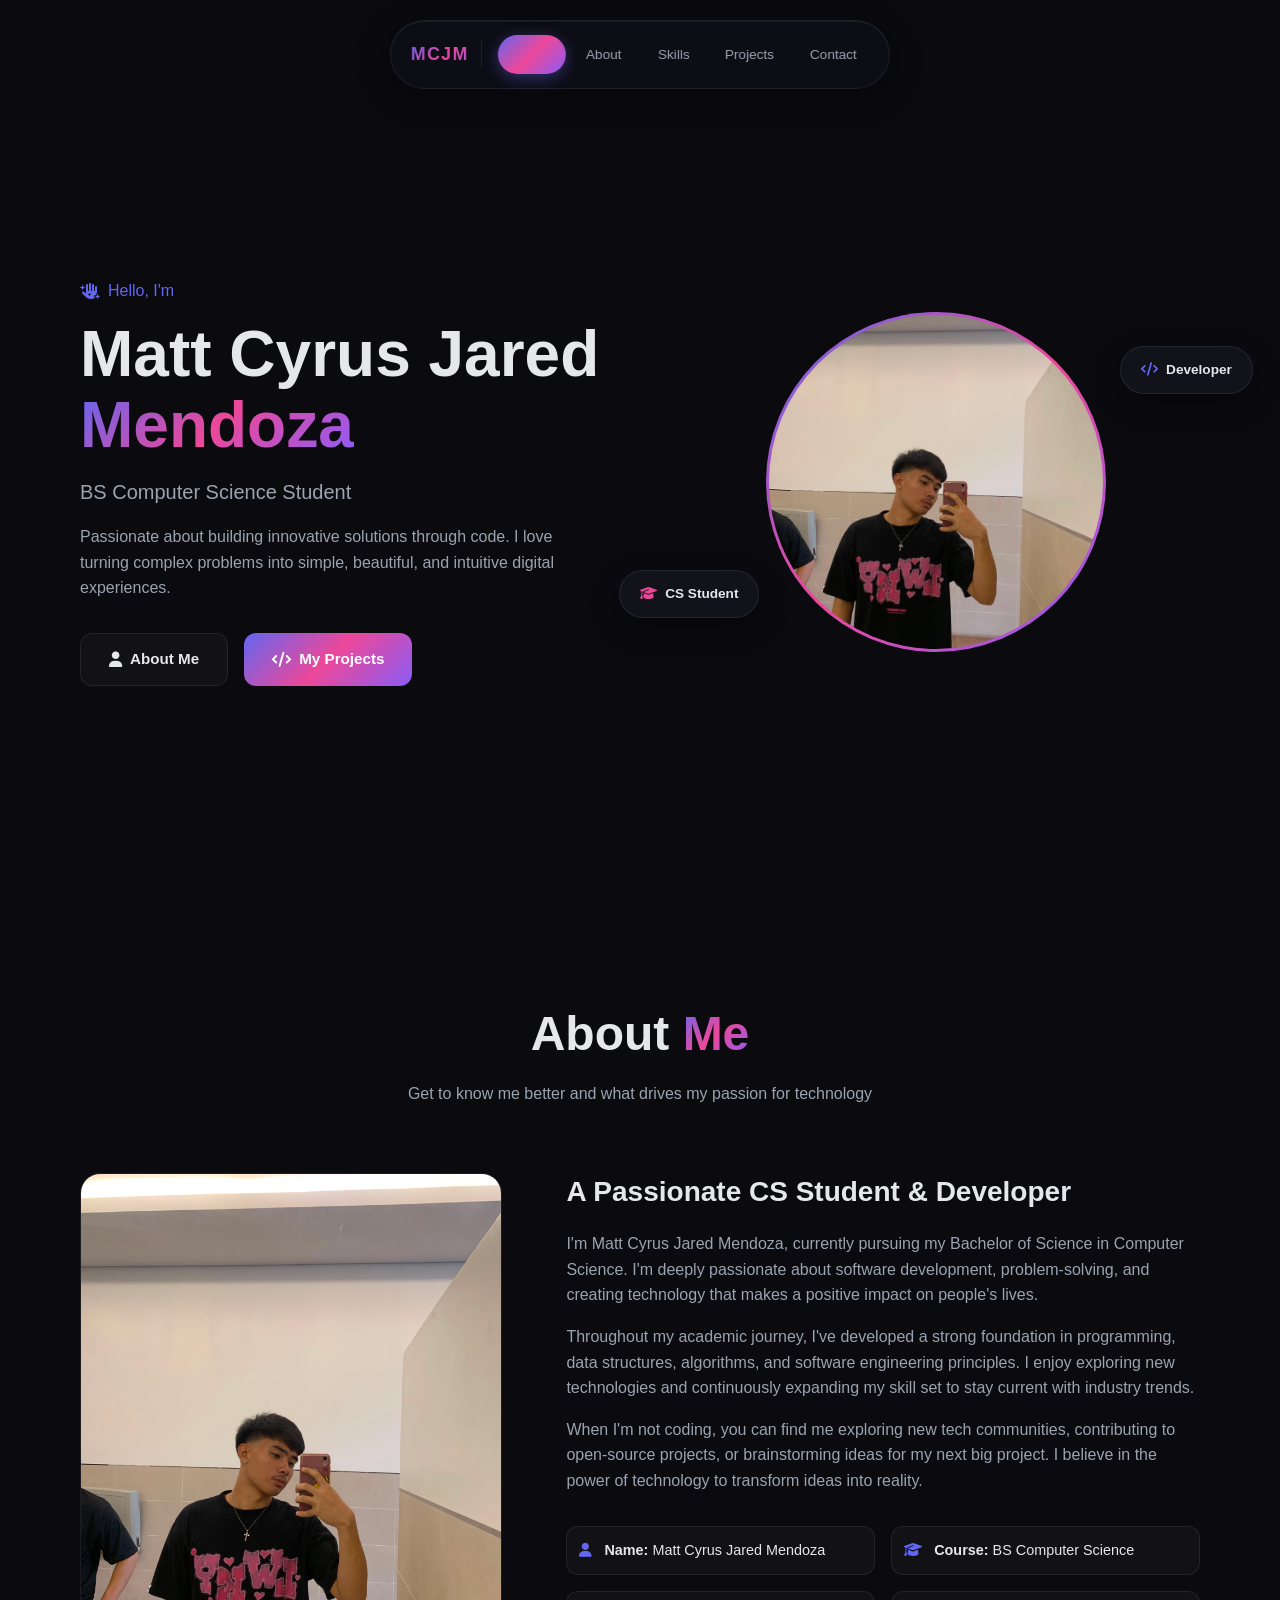
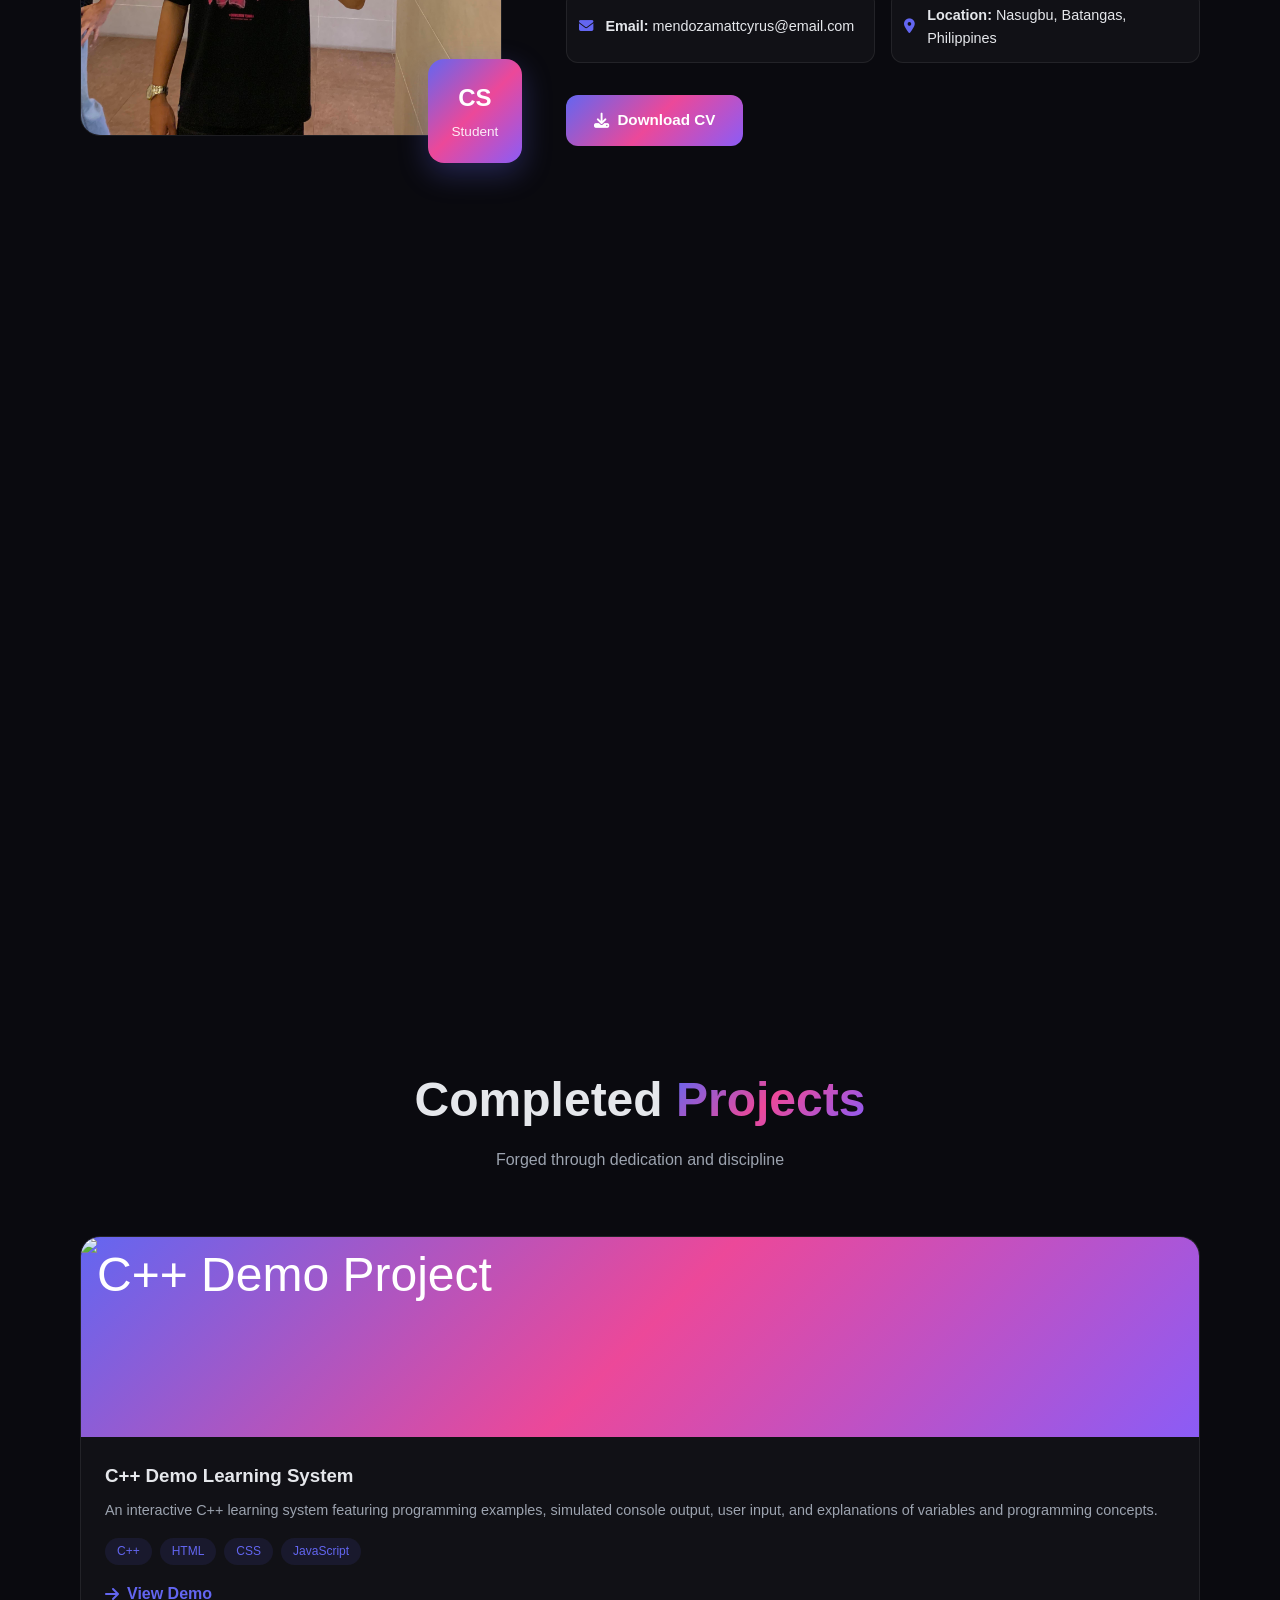
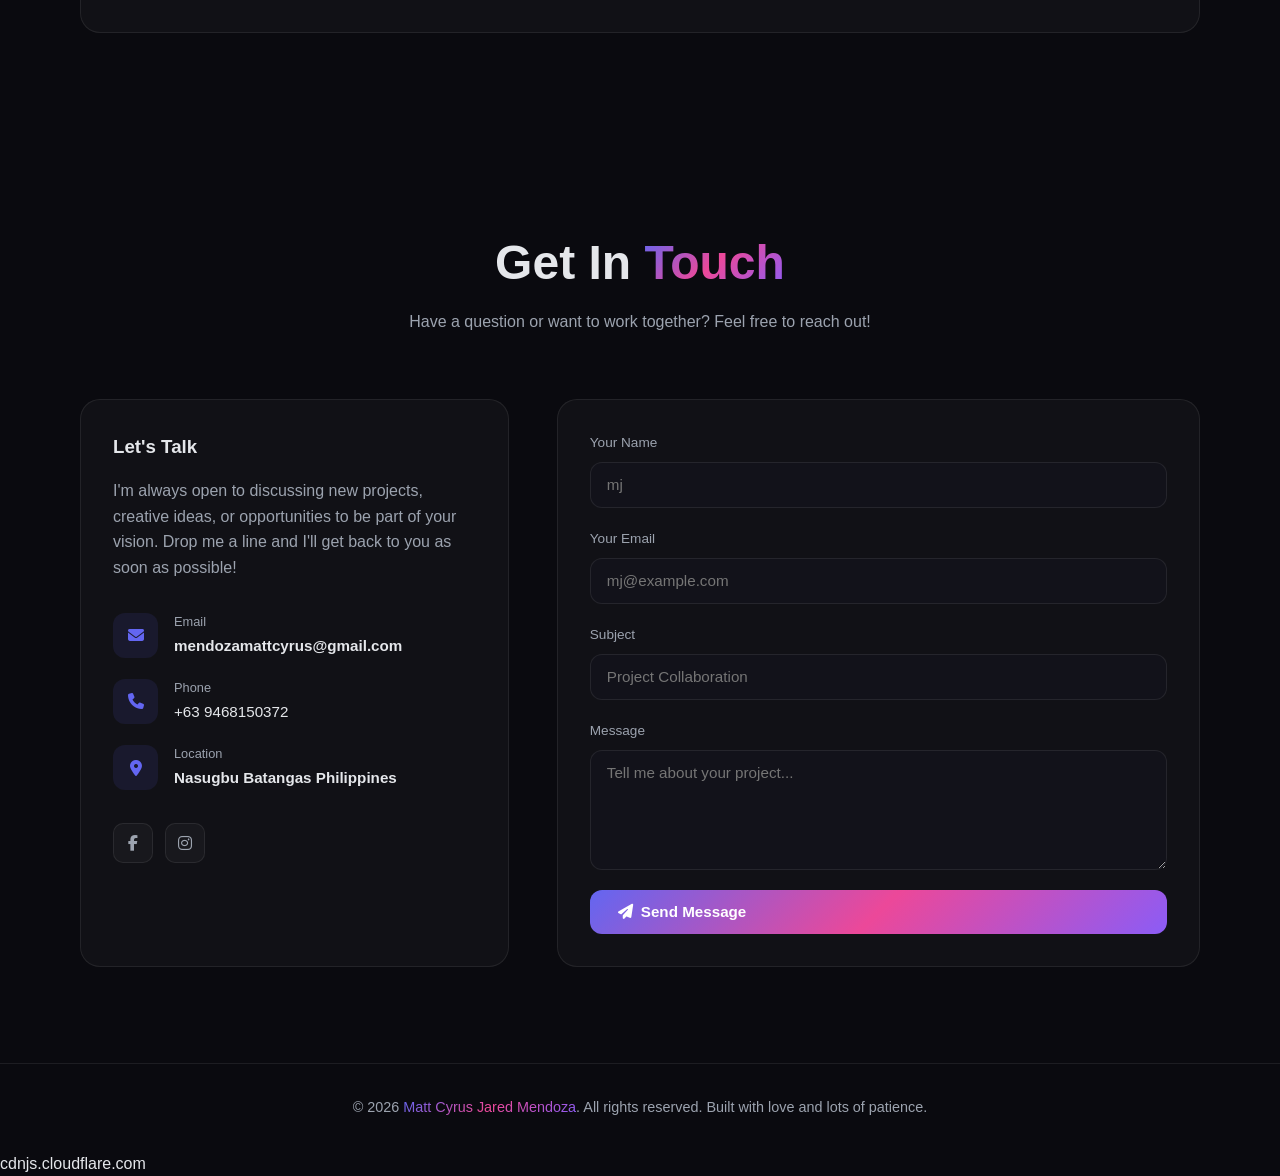
==== index.html @ 3f8bfcb5 "Add files via upload" ====
<!DOCTYPE html>
<html lang="en">

<head>
    <meta charset="UTF-8">
    <meta name="viewport" content="width=device-width, initial-scale=1.0">
    <title>Matt Cyrus Jared Mendoza | Portfolio</title>
    <link rel="stylesheet" href="mp.css">
    <link rel="stylesheet" href="https://cdnjs.cloudflare.com/ajax/libs/font-awesome/6.5.1/css/all.min.css">
    <link rel="stylesheet" href="https://cdn.jsdelivr.net/fontsource/fonts/inter@latest/latin-400-normal.css">
    <link rel="stylesheet" href="https://cdn.jsdelivr.net/fontsource/fonts/inter@latest/latin-600-normal.css">
    <link rel="stylesheet" href="https://cdn.jsdelivr.net/fontsource/fonts/inter@latest/latin-700-normal.css">
</head>
<body>

    <nav id="navbar">
        <div class="logo">MCJM</div>
        <ul class="nav-links" id="navLinks">
            <div class="nav-pill" id="navPill"></div>
            <li><a href="#home" class="active">Home</a></li>
            <li><a href="#about">About</a></li>
            <li><a href="#skills">Skills</a></li>
            <li><a href="#projects">Projects</a></li>
            <li><a href="#contact">Contact</a></li>
        </ul>
        <div class="hamburger" id="hamburger">
            <span></span>
            <span></span>
            <span></span>
        </div>
    </nav>

    <section class="hero" id="home">
        <div class="hero-content">
            <div class="hero-text">
                <p class="greeting">
                    <i class="fas fa-hand-sparkles"></i> Hello, I'm
                </p>
                <h1>Matt Cyrus Jared<br><span class="gradient">Mendoza</span></h1>
                <p class="subtitle">BS Computer Science Student</p>
                <p class="description">Passionate about building innovative solutions through code. I love turning complex problems into simple, beautiful, and intuitive digital experiences.</p>
                <div class="hero-cta">
                    <a href="#about" class="btn"><i class="fas fa-user"></i>About Me</a>
                    <a href="#projects" class="btn red"><i class="fas fa-code"></i>My Projects</a>
                </div>
            </div>
            <div class="hero-image">
                <div class="image-wrapper">
                    <img src="mj.jpg" alt="Matt Cyrus Jared Mendoza">
                </div>
                <div class="floating-badge badge-1">
                    <i class="fas fa-code" style="color: var(--primary);"></i>
                    <span>Developer</span>
                </div>
                <div class="floating-badge badge-2">
                    <i class="fas fa-graduation-cap" style="color: var(--secondary);"></i>
                    <span>CS Student</span>
                </div>
            </div>
        </div>
    </section>

    <section id="about">
        <div class="section-header reveal">
            <h2>About <span class="gradient">Me</span></h2>
            <p>Get to know me better and what drives my passion for technology</p>
        </div>
        <div class="about-grid">
            <div class="about-image-container reveal">
                <img src="mj.jpg" alt="About Matt Cyrus Jared Mendoza" class="about-img">
                <div class="experience-badge">
                    <span class="number">CS</span>
                    <span class="label">Student</span>
                </div>
            </div>
            <div class="about-content reveal">
                <h3>A Passionate CS Student & Developer</h3>
                <p>I'm Matt Cyrus Jared Mendoza, currently pursuing my Bachelor of Science in Computer Science. I'm deeply passionate about software development, problem-solving, and creating technology that makes a positive impact on people's lives.</p>
                <p>Throughout my academic journey, I've developed a strong foundation in programming, data structures, algorithms, and software engineering principles. I enjoy exploring new technologies and continuously expanding my skill set to stay current with industry trends.</p>
                <p>When I'm not coding, you can find me exploring new tech communities, contributing to open-source projects, or brainstorming ideas for my next big project. I believe in the power of technology to transform ideas into reality.</p>
                <div class="about-info">
                    <div class="about-info-item">
                        <i class="fas fa-user"></i>
                        <span><strong>Name:</strong> Matt Cyrus Jared Mendoza</span>
                    </div>
                    <div class="about-info-item">
                        <i class="fas fa-graduation-cap"></i>
                        <span><strong>Course:</strong> BS Computer Science</span>
                    </div>
                    <div class="about-info-item">
                        <i class="fas fa-envelope"></i>
                        <span><strong>Email:</strong> mendozamattcyrus@email.com</span>
                    </div>
                    <div class="about-info-item">
                        <i class="fas fa-map-marker-alt"></i>
                        <span><strong>Location:</strong> Nasugbu, Batangas, Philippines</span>
                    </div>
                </div>
                <a href="#contact" class="btn btn-primary"><i class="fas fa-download"></i> Download CV</a>
            </div>
        </div>
    </section>

    <section id="skills">
        <div class="section-header reveal">
            <h2>My <span class="gradient">Skills</span></h2>
            <p>Technologies and tools I work with to bring ideas to life</p>
        </div>
        <div class="skills-grid">
            <div class="skill-card reveal">
                <div class="icon"><i class="fas fa-code"></i></div>
                <h3>Frontend Development</h3>
                <p>Building responsive and interactive user interfaces with modern technologies.</p>
                <div class="skill-tags">
                    <span>HTML5</span><span>CSS3</span><span>JavaScript</span><span>React</span>
                </div>
            </div>
            <div class="skill-card reveal">
                <div class="icon"><i class="fas fa-server"></i></div>
                <h3>Backend Development</h3>
                <p>Creating robust server-side applications and RESTful APIs.</p>
                <div class="skill-tags"><span>Node.js</span></div>
            </div>
            <div class="skill-card reveal">
                <div class="icon"><i class="fas fa-database"></i></div>
                <h3>Database Management</h3>
                <p>Designing and managing efficient database systems.</p>
                <div class="skill-tags"><span>MySQL</span></div>
            </div>
            <div class="skill-card reveal">
                <div class="icon"><i class="fas fa-tools"></i></div>
                <h3>Tools & Others</h3>
                <p>Development tools and methodologies I use for everyday programming.</p>
                <div class="skill-tags"><span>VS Code</span></div>
            </div>
        </div>
    </section>

    <section id="projects" class="projects-section">
        <div class="section-header reveal">
            <h2>Completed <span class="gradient">Projects</span></h2>
            <p>Forged through dedication and discipline</p>
        </div>
        <div class="projects-grid">
            <div class="project-card reveal">
                <div class="project-image">
                    <img src="demo.jpg" alt="C++ Demo Project">
                </div>
                <div class="project-content">
                    <h3 class="project-title">C++ Demo Learning System</h3>
                    <p class="project-desc">An interactive C++ learning system featuring programming examples, simulated console output, user input, and explanations of variables and programming concepts.</p>
                    <div class="project-tags">
                        <span class="project-tag">C++</span>
                        <span class="project-tag">HTML</span>
                        <span class="project-tag">CSS</span>
                        <span class="project-tag">JavaScript</span>
                    </div>
                    <a href="mydemo.html" class="project-link"><i class="fas fa-arrow-right"></i>View Demo</a>
                </div>
            </div>
        </div>
    </section>

    <section id="contact">
        <div class="section-header reveal">
            <h2>Get In <span class="gradient">Touch</span></h2>
            <p>Have a question or want to work together? Feel free to reach out!</p>
        </div>
        <div class="contact-container">
            <div class="contact-info reveal">
                <h3>Let's Talk</h3>
                <p>I'm always open to discussing new projects, creative ideas, or opportunities to be part of your vision. Drop me a line and I'll get back to you as soon as possible!</p>
                <div class="contact-details">
                    <div class="contact-item">
                        <div class="icon-box"><i class="fas fa-envelope"></i></div>
                        <div class="info">
                            <span>Email</span>
                            <strong>mendozamattcyrus@gmail.com</strong>
                        </div>
                    </div>
                    <div class="contact-item">
                        <div class="icon-box"><i class="fas fa-phone"></i></div>
                        <div class="info">
                            <span>Phone</span>
                            <a href="tel:+63 9468150372">+63 9468150372</a>
                        </div>
                    </div>
                    <div class="contact-item">
                        <div class="icon-box"><i class="fas fa-map-marker-alt"></i></div>
                        <div class="info">
                            <span>Location</span>
                            <strong>Nasugbu Batangas Philippines</strong>
                        </div>
                    </div>
                </div>
                <div class="social-links">
                    <a href="https://www.facebook.com/share/19U5qeDpb5/?mibextid=wwXIfr" target="_blank" rel="noopener noreferrer" aria-label="Facebook"><i class="fab fa-facebook-f"></i></a>
                    <a href="https://www.instagram.com/mtt.cyrs?igsi=YXA1eW0xOGFxNGQz&utm_source=qr" target="_blank" rel="noopener noreferrer" aria-label="Instagram"><i class="fab fa-instagram"></i></a>
                </div>
            </div>
            <form class="contact-form reveal" id="contactForm">
                <div class="form-group">
                    <label for="name">Your Name</label>
                    <input type="text" id="name" name="name" placeholder="mj" required>
                </div>
                <div class="form-group">
                    <label for="email">Your Email</label>
                    <input type="email" id="email" name="email" placeholder="mj@example.com" required>
                </div>
                <div class="form-group">
                    <label for="subject">Subject</label>
                    <input type="text" id="subject" name="subject" placeholder="Project Collaboration" required>
                </div>
                <div class="form-group">
                    <label for="message">Message</label>
                    <textarea id="message" name="message" placeholder="Tell me about your project..." required></textarea>
                </div>
                <button type="submit" class="btn btn-primary"><i class="fas fa-paper-plane"></i>Send Message</button>
            </form>
        </div>
    </section>

    <footer>
        <p>© 2026 <span class="gradient">Matt Cyrus Jared Mendoza</span>. All rights reserved. Built with love and lots of patience.</p>
    </footer>

    <script src="mp.js"></script>
</body>
</html>
cdnjs.cloudflare.com
---- mp.css ----
:root {
            --primary: #6366f1;
            --secondary: #ec4899;
            --accent: #8b5cf6;
            --bg: #0a0a0f;
            --bg-2: #12121a;
            --card: rgba(255, 255, 255, 0.03);
            --border: rgba(255, 255, 255, 0.08);
            --text: #e5e7eb;
            --text-dim: #9ca3af;
            --gradient: linear-gradient(135deg, #6366f1 0%, #ec4899 50%, #8b5cf6 100%);
        }

        * {
            margin: 0;
            padding: 0;
            box-sizing: border-box;
        }

        html {
            scroll-behavior: smooth;
        }

        body {
            font-family: 'Inter', sans-serif;
            background: var(--bg);
            color: var(--text);
            overflow-x: hidden;
            line-height: 1.6;
        }

        /* ===== FLOATING PILL NAVBAR ===== */
        #navbar {
            position: fixed;
            top: 1.25rem;
            left: 50%;
            transform: translateX(-50%);
            z-index: 1000;
            display: flex;
            align-items: center;
            gap: 0.5rem;
            padding: 0.6rem 0.75rem 0.6rem 1.25rem;
            background: rgba(18, 18, 26, 0.55);
            backdrop-filter: blur(24px) saturate(180%);
            -webkit-backdrop-filter: blur(24px) saturate(180%);
            border: 1px solid rgba(255, 255, 255, 0.08);
            border-radius: 100px;
            box-shadow: 0 8px 32px rgba(0, 0, 0, 0.35),
                        inset 0 1px 0 rgba(255, 255, 255, 0.05);
            animation: navDrop 0.9s cubic-bezier(0.34, 1.56, 0.64, 1) both;
            transition: all 0.4s cubic-bezier(0.22, 1, 0.36, 1);
        }

        @keyframes navDrop {
            from {
                transform: translateX(-50%) translateY(-120%);
                opacity: 0;
            }
            to {
                transform: translateX(-50%) translateY(0);
                opacity: 1;
            }
        }

        #navbar.scrolled {
            top: 0.75rem;
            padding: 0.5rem 0.65rem 0.5rem 1.1rem;
            background: rgba(10, 10, 15, 0.85);
            border-color: rgba(255, 255, 255, 0.1);
            box-shadow: 0 12px 40px rgba(0, 0, 0, 0.5),
                        0 0 0 1px rgba(99, 102, 241, 0.1);
        }

        /* Logo */
        .logo {
            font-size: 1.1rem;
            font-weight: 700;
            letter-spacing: 1.5px;
            background: var(--gradient);
            -webkit-background-clip: text;
            background-clip: text;
            -webkit-text-fill-color: transparent;
            cursor: pointer;
            padding-right: 0.75rem;
            border-right: 1px solid rgba(255, 255, 255, 0.08);
            margin-right: 0.25rem;
            transition: transform 0.3s ease;
            white-space: nowrap;
        }

        .logo:hover {
            transform: scale(1.08);
        }

        /* Nav links */
        .nav-links {
            list-style: none;
            display: flex;
            gap: 0.25rem;
            align-items: center;
            position: relative;
            padding: 0.25rem;
        }

        .nav-links li {
            animation: navItemPop 0.5s cubic-bezier(0.34, 1.56, 0.64, 1) both;
        }
        .nav-links li:nth-child(2) { animation-delay: 0.15s; }
        .nav-links li:nth-child(3) { animation-delay: 0.22s; }
        .nav-links li:nth-child(4) { animation-delay: 0.29s; }
        .nav-links li:nth-child(5) { animation-delay: 0.36s; }
        .nav-links li:nth-child(6) { animation-delay: 0.43s; }

        @keyframes navItemPop {
            from {
                opacity: 0;
                transform: scale(0.6);
            }
            to {
                opacity: 1;
                transform: scale(1);
            }
        }

        .nav-links a {
            color: var(--text-dim);
            text-decoration: none;
            font-size: 0.85rem;
            font-weight: 500;
            padding: 0.55rem 1rem;
            border-radius: 100px;
            position: relative;
            transition: color 0.3s ease, transform 0.3s ease;
            display: inline-block;
            white-space: nowrap;
            z-index: 2;
        }

        .nav-links a:hover {
            color: var(--text);
        }

        /* Sliding active pill */
        .nav-pill {
            position: absolute;
            top: 0.25rem;
            left: 0.25rem;
            height: calc(100% - 0.5rem);
            background: var(--gradient);
            border-radius: 100px;
            transition: all 0.45s cubic-bezier(0.22, 1, 0.36, 1);
            z-index: 1;
            box-shadow: 0 4px 16px rgba(99, 102, 241, 0.4);
            pointer-events: none;
            opacity: 0;
        }

        .nav-pill.visible {
            opacity: 1;
        }

        .nav-links a.active {
            color: #ffffff;
        }

        .nav-links a:hover:not(.active) {
            background: rgba(255, 255, 255, 0.04);
        }

        /* Hamburger */
        .hamburger {
            display: none;
            flex-direction: column;
            justify-content: center;
            align-items: center;
            gap: 5px;
            width: 36px;
            height: 36px;
            cursor: pointer;
            z-index: 1001;
            border-radius: 50%;
            background: rgba(255, 255, 255, 0.05);
            transition: background 0.3s ease;
        }

        .hamburger:hover {
            background: rgba(255, 255, 255, 0.1);
        }

        .hamburger span {
            display: block;
            width: 16px;
            height: 2px;
            background: var(--text);
            border-radius: 2px;
            transition: all 0.4s cubic-bezier(0.22, 1, 0.36, 1);
            transform-origin: center;
        }

        .hamburger.active span:nth-child(1) {
            transform: translateY(7px) rotate(45deg);
            background: var(--primary);
        }

        .hamburger.active span:nth-child(2) {
            opacity: 0;
            transform: scaleX(0);
        }

        .hamburger.active span:nth-child(3) {
            transform: translateY(-7px) rotate(-45deg);
            background: var(--primary);
        }

        /* ===== HERO ===== */
        .hero {
            min-height: 100vh;
            display: flex;
            align-items: center;
            padding: 8rem 2.5rem 4rem;
            position: relative;
        }

        .hero-content {
            max-width: 1200px;
            margin: 0 auto;
            display: grid;
            grid-template-columns: 1fr 1fr;
            gap: 4rem;
            align-items: center;
            width: 100%;
        }

        .greeting {
            color: var(--primary);
            font-size: 1rem;
            margin-bottom: 1rem;
            display: flex;
            align-items: center;
            gap: 0.5rem;
            animation: fadeInUp 0.8s ease both;
        }

        .hero h1 {
            font-size: clamp(2.5rem, 5vw, 4rem);
            font-weight: 700;
            line-height: 1.1;
            margin-bottom: 1rem;
            animation: fadeInUp 0.8s ease 0.1s both;
        }

        .gradient {
            background: var(--gradient);
            -webkit-background-clip: text;
            background-clip: text;
            -webkit-text-fill-color: transparent;
        }

        .subtitle {
            font-size: 1.25rem;
            color: var(--text-dim);
            margin-bottom: 1rem;
            animation: fadeInUp 0.8s ease 0.2s both;
        }

        .description {
            color: var(--text-dim);
            margin-bottom: 2rem;
            max-width: 500px;
            animation: fadeInUp 0.8s ease 0.3s both;
        }

        .hero-cta {
            display: flex;
            gap: 1rem;
            flex-wrap: wrap;
            animation: fadeInUp 0.8s ease 0.4s both;
        }

        .btn {
            padding: 0.85rem 1.75rem;
            border-radius: 12px;
            text-decoration: none;
            font-weight: 600;
            font-size: 0.95rem;
            display: inline-flex;
            align-items: center;
            gap: 0.5rem;
            transition: all 0.3s cubic-bezier(0.22, 1, 0.36, 1);
            border: 1px solid var(--border);
            background: var(--card);
            color: var(--text);
            cursor: pointer;
        }

        .btn:hover {
            transform: translateY(-3px);
            border-color: var(--primary);
            box-shadow: 0 10px 30px rgba(99, 102, 241, 0.2);
        }

        .btn.red, .btn-primary {
            background: var(--gradient);
            border: none;
            color: white;
        }

        .btn.red:hover, .btn-primary:hover {
            box-shadow: 0 10px 30px rgba(236, 72, 153, 0.3);
        }

        /* Hero Image */
        .hero-image {
            position: relative;
            display: flex;
            justify-content: center;
            animation: fadeInRight 1s ease 0.3s both;
        }

        .image-wrapper {
            width: 340px;
            height: 340px;
            border-radius: 50%;
            overflow: hidden;
            border: 3px solid transparent;
            background: var(--gradient) border-box;
            position: relative;
            animation: float 6s ease-in-out infinite;
        }

        .image-wrapper::before {
            content: '';
            position: absolute;
            inset: -3px;
            border-radius: 50%;
            background: var(--gradient);
            z-index: -1;
            animation: rotate 8s linear infinite;
        }

        .image-wrapper img {
            width: 100%;
            height: 100%;
            object-fit: cover;
            display: block;
        }

        @keyframes float {
            0%, 100% { transform: translateY(0); }
            50% { transform: translateY(-15px); }
        }

        @keyframes rotate {
            from { transform: rotate(0deg); }
            to { transform: rotate(360deg); }
        }

        @keyframes fadeInUp {
            from { opacity: 0; transform: translateY(30px); }
            to { opacity: 1; transform: translateY(0); }
        }

        @keyframes fadeInRight {
            from { opacity: 0; transform: translateX(30px); }
            to { opacity: 1; transform: translateX(0); }
        }

        .floating-badge {
            position: absolute;
            background: var(--bg-2);
            border: 1px solid var(--border);
            padding: 0.75rem 1.25rem;
            border-radius: 50px;
            display: flex;
            align-items: center;
            gap: 0.5rem;
            font-size: 0.85rem;
            font-weight: 600;
            box-shadow: 0 10px 30px rgba(0, 0, 0, 0.3);
            animation: floatBadge 4s ease-in-out infinite;
        }

        .badge-1 {
            top: 10%;
            right: -10%;
            animation-delay: 0s;
        }

        .badge-2 {
            bottom: 10%;
            left: -10%;
            animation-delay: 2s;
        }

        @keyframes floatBadge {
            0%, 100% { transform: translateY(0); }
            50% { transform: translateY(-10px); }
        }

        /* ===== SECTIONS ===== */
        section {
            padding: 6rem 2.5rem;
            max-width: 1200px;
            margin: 0 auto;
        }

        .section-header {
            text-align: center;
            margin-bottom: 4rem;
        }

        .section-header h2 {
            font-size: clamp(2rem, 4vw, 3rem);
            font-weight: 700;
            margin-bottom: 0.5rem;
        }

        .section-header p {
            color: var(--text-dim);
        }

        /* About */
        .about-grid {
            display: grid;
            grid-template-columns: 1fr 1.5fr;
            gap: 4rem;
            align-items: center;
        }

        .about-image-container {
            position: relative;
        }

        .about-img {
            width: 100%;
            border-radius: 20px;
            border: 1px solid var(--border);
        }

        .experience-badge {
            position: absolute;
            bottom: -20px;
            right: -20px;
            background: var(--gradient);
            padding: 1.25rem 1.5rem;
            border-radius: 16px;
            text-align: center;
            box-shadow: 0 10px 30px rgba(99, 102, 241, 0.3);
        }

        .experience-badge .number {
            display: block;
            font-size: 1.5rem;
            font-weight: 700;
            color: white;
        }

        .experience-badge .label {
            color: rgba(255, 255, 255, 0.9);
            font-size: 0.85rem;
        }

        .about-content h3 {
            font-size: 1.75rem;
            margin-bottom: 1rem;
        }

        .about-content p {
            color: var(--text-dim);
            margin-bottom: 1rem;
        }

        .about-info {
            display: grid;
            grid-template-columns: 1fr 1fr;
            gap: 1rem;
            margin: 2rem 0;
        }

        .about-info-item {
            display: flex;
            align-items: center;
            gap: 0.75rem;
            padding: 0.75rem;
            background: var(--card);
            border: 1px solid var(--border);
            border-radius: 12px;
            font-size: 0.9rem;
        }

        .about-info-item i {
            color: var(--primary);
        }

        /* Skills */
        .skills-grid {
            display: grid;
            grid-template-columns: repeat(auto-fit, minmax(250px, 1fr));
            gap: 1.5rem;
        }

        .skill-card {
            background: var(--card);
            border: 1px solid var(--border);
            padding: 2rem;
            border-radius: 20px;
            transition: all 0.4s cubic-bezier(0.22, 1, 0.36, 1);
            position: relative;
            overflow: hidden;
        }

        .skill-card::before {
            content: '';
            position: absolute;
            top: 0;
            left: 0;
            right: 0;
            height: 2px;
            background: var(--gradient);
            transform: scaleX(0);
            transition: transform 0.4s ease;
        }

        .skill-card:hover {
            transform: translateY(-8px);
            border-color: rgba(99, 102, 241, 0.3);
        }

        .skill-card:hover::before {
            transform: scaleX(1);
        }

        .skill-card .icon {
            width: 50px;
            height: 50px;
            border-radius: 12px;
            background: var(--gradient);
            display: flex;
            align-items: center;
            justify-content: center;
            font-size: 1.25rem;
            color: white;
            margin-bottom: 1rem;
        }

        .skill-card h3 {
            margin-bottom: 0.5rem;
        }

        .skill-card p {
            color: var(--text-dim);
            font-size: 0.9rem;
            margin-bottom: 1rem;
        }

        .skill-tags {
            display: flex;
            flex-wrap: wrap;
            gap: 0.5rem;
        }

        .skill-tags span {
            padding: 0.3rem 0.75rem;
            background: rgba(99, 102, 241, 0.1);
            border: 1px solid rgba(99, 102, 241, 0.2);
            border-radius: 20px;
            font-size: 0.8rem;
            color: var(--primary);
        }

        /* Projects */
        .projects-grid {
            display: grid;
            grid-template-columns: repeat(auto-fit, minmax(300px, 1fr));
            gap: 2rem;
        }

        .project-card {
            background: var(--card);
            border: 1px solid var(--border);
            border-radius: 20px;
            overflow: hidden;
            transition: all 0.4s ease;
        }

        .project-card:hover {
            transform: translateY(-8px);
            border-color: rgba(99, 102, 241, 0.3);
        }

        .project-image {
            height: 200px;
            background: var(--gradient);
            display: flex;
            align-items: center;
            justify-content: center;
            font-size: 3rem;
            color: white;
            position: relative;
            overflow: hidden;
        }

        .project-image img {
            width: 100%;
            height: 100%;
            object-fit: cover;
        }

        .project-content {
            padding: 1.5rem;
        }

        .project-title {
            margin-bottom: 0.5rem;
        }

        .project-desc {
            color: var(--text-dim);
            font-size: 0.9rem;
            margin-bottom: 1rem;
        }

        .project-tags {
            display: flex;
            flex-wrap: wrap;
            gap: 0.5rem;
            margin-bottom: 1rem;
        }

        .project-tag {
            padding: 0.25rem 0.75rem;
            background: rgba(99, 102, 241, 0.1);
            border-radius: 20px;
            font-size: 0.75rem;
            color: var(--primary);
        }

        .project-link {
            color: var(--primary);
            text-decoration: none;
            font-weight: 600;
            display: inline-flex;
            align-items: center;
            gap: 0.5rem;
            transition: gap 0.3s ease;
        }

        .project-link:hover {
            gap: 0.75rem;
        }

        /* Contact */
        .contact-container {
            display: grid;
            grid-template-columns: 1fr 1.5fr;
            gap: 3rem;
        }

        .contact-info {
            background: var(--card);
            border: 1px solid var(--border);
            padding: 2rem;
            border-radius: 20px;
        }

        .contact-info h3 {
            margin-bottom: 1rem;
        }

        .contact-info > p {
            color: var(--text-dim);
            margin-bottom: 2rem;
        }

        .contact-details {
            display: flex;
            flex-direction: column;
            gap: 1.25rem;
            margin-bottom: 2rem;
        }

        .contact-item {
            display: flex;
            align-items: center;
            gap: 1rem;
        }

        .icon-box {
            width: 45px;
            height: 45px;
            border-radius: 12px;
            background: rgba(99, 102, 241, 0.1);
            display: flex;
            align-items: center;
            justify-content: center;
            color: var(--primary);
        }

        .info span {
            display: block;
            font-size: 0.8rem;
            color: var(--text-dim);
        }

        .info strong, .info a {
            color: var(--text);
            text-decoration: none;
            font-size: 0.95rem;
        }

        .social-links {
            display: flex;
            gap: 0.75rem;
        }

        .social-links a {
            width: 40px;
            height: 40px;
            border-radius: 10px;
            background: var(--card);
            border: 1px solid var(--border);
            display: flex;
            align-items: center;
            justify-content: center;
            color: var(--text-dim);
            text-decoration: none;
            transition: all 0.3s ease;
        }

        .social-links a:hover {
            background: var(--gradient);
            color: white;
            transform: translateY(-3px);
            border-color: transparent;
        }

        .contact-form {
            background: var(--card);
            border: 1px solid var(--border);
            padding: 2rem;
            border-radius: 20px;
            display: flex;
            flex-direction: column;
            gap: 1.25rem;
        }

        .form-group {
            display: flex;
            flex-direction: column;
            gap: 0.5rem;
        }

        .form-group label {
            font-size: 0.85rem;
            color: var(--text-dim);
        }

        .form-group input,
        .form-group textarea {
            background: var(--bg-2);
            border: 1px solid var(--border);
            padding: 0.85rem 1rem;
            border-radius: 12px;
            color: var(--text);
            font-family: inherit;
            font-size: 0.95rem;
            transition: all 0.3s ease;
        }

        .form-group input:focus,
        .form-group textarea:focus {
            outline: none;
            border-color: var(--primary);
            box-shadow: 0 0 0 3px rgba(99, 102, 241, 0.15);
        }

        .form-group textarea {
            resize: vertical;
            min-height: 120px;
        }

        /* Footer */
        footer {
            text-align: center;
            padding: 2rem;
            border-top: 1px solid var(--border);
            color: var(--text-dim);
            font-size: 0.9rem;
        }

        /* Reveal animation */
        .reveal {
            opacity: 0;
            transform: translateY(30px);
            transition: all 0.8s cubic-bezier(0.22, 1, 0.36, 1);
        }

        .reveal.active {
            opacity: 1;
            transform: translateY(0);
        }

        /* ===== RESPONSIVE ===== */
        @media (max-width: 900px) {
            .hero-content,
            .about-grid,
            .contact-container {
                grid-template-columns: 1fr;
                gap: 3rem;
            }

            .hero {
                padding-top: 7rem;
            }

            .image-wrapper {
                width: 280px;
                height: 280px;
            }
        }

        @media (max-width: 768px) {
            #navbar {
                width: calc(100% - 2rem);
                max-width: 600px;
                justify-content: space-between;
                padding: 0.6rem 0.75rem 0.6rem 1.25rem;
            }

            #navbar.scrolled {
                width: calc(100% - 1.5rem);
                padding: 0.5rem 0.65rem 0.5rem 1.1rem;
            }

            .nav-links {
                position: fixed;
                top: 50%;
                left: 50%;
                transform: translate(-50%, -50%) scale(0.9);
                width: calc(100% - 3rem);
                max-width: 360px;
                flex-direction: column;
                gap: 0.5rem;
                padding: 1.5rem;
                background: rgba(18, 18, 26, 0.95);
                backdrop-filter: blur(24px);
                border: 1px solid rgba(255, 255, 255, 0.1);
                border-radius: 24px;
                box-shadow: 0 20px 60px rgba(0, 0, 0, 0.6);
                opacity: 0;
                pointer-events: none;
                transition: all 0.4s cubic-bezier(0.22, 1, 0.36, 1);
            }

            .nav-links.open {
                opacity: 1;
                pointer-events: auto;
                transform: translate(-50%, -50%) scale(1);
            }

            .nav-pill {
                display: none;
            }

            .nav-links li {
                width: 100%;
                opacity: 0;
                transform: translateY(15px);
                transition: all 0.4s ease;
            }

            .nav-links.open li {
                opacity: 1;
                transform: translateY(0);
            }

            .nav-links.open li:nth-child(2) { transition-delay: 0.05s; }
            .nav-links.open li:nth-child(3) { transition-delay: 0.1s; }
            .nav-links.open li:nth-child(4) { transition-delay: 0.15s; }
            .nav-links.open li:nth-child(5) { transition-delay: 0.2s; }
            .nav-links.open li:nth-child(6) { transition-delay: 0.25s; }

            .nav-links a {
                display: block;
                width: 100%;
                padding: 0.85rem 1.25rem;
                font-size: 1rem;
                text-align: center;
                border-radius: 12px;
            }

            .nav-links a.active {
                background: var(--gradient);
                color: white;
            }

            .nav-links a:hover:not(.active) {
                background: rgba(255, 255, 255, 0.06);
            }

            .hamburger {
                display: flex;
            }

            .about-info {
                grid-template-columns: 1fr;
            }

            section {
                padding: 4rem 1.5rem;
            }
        }
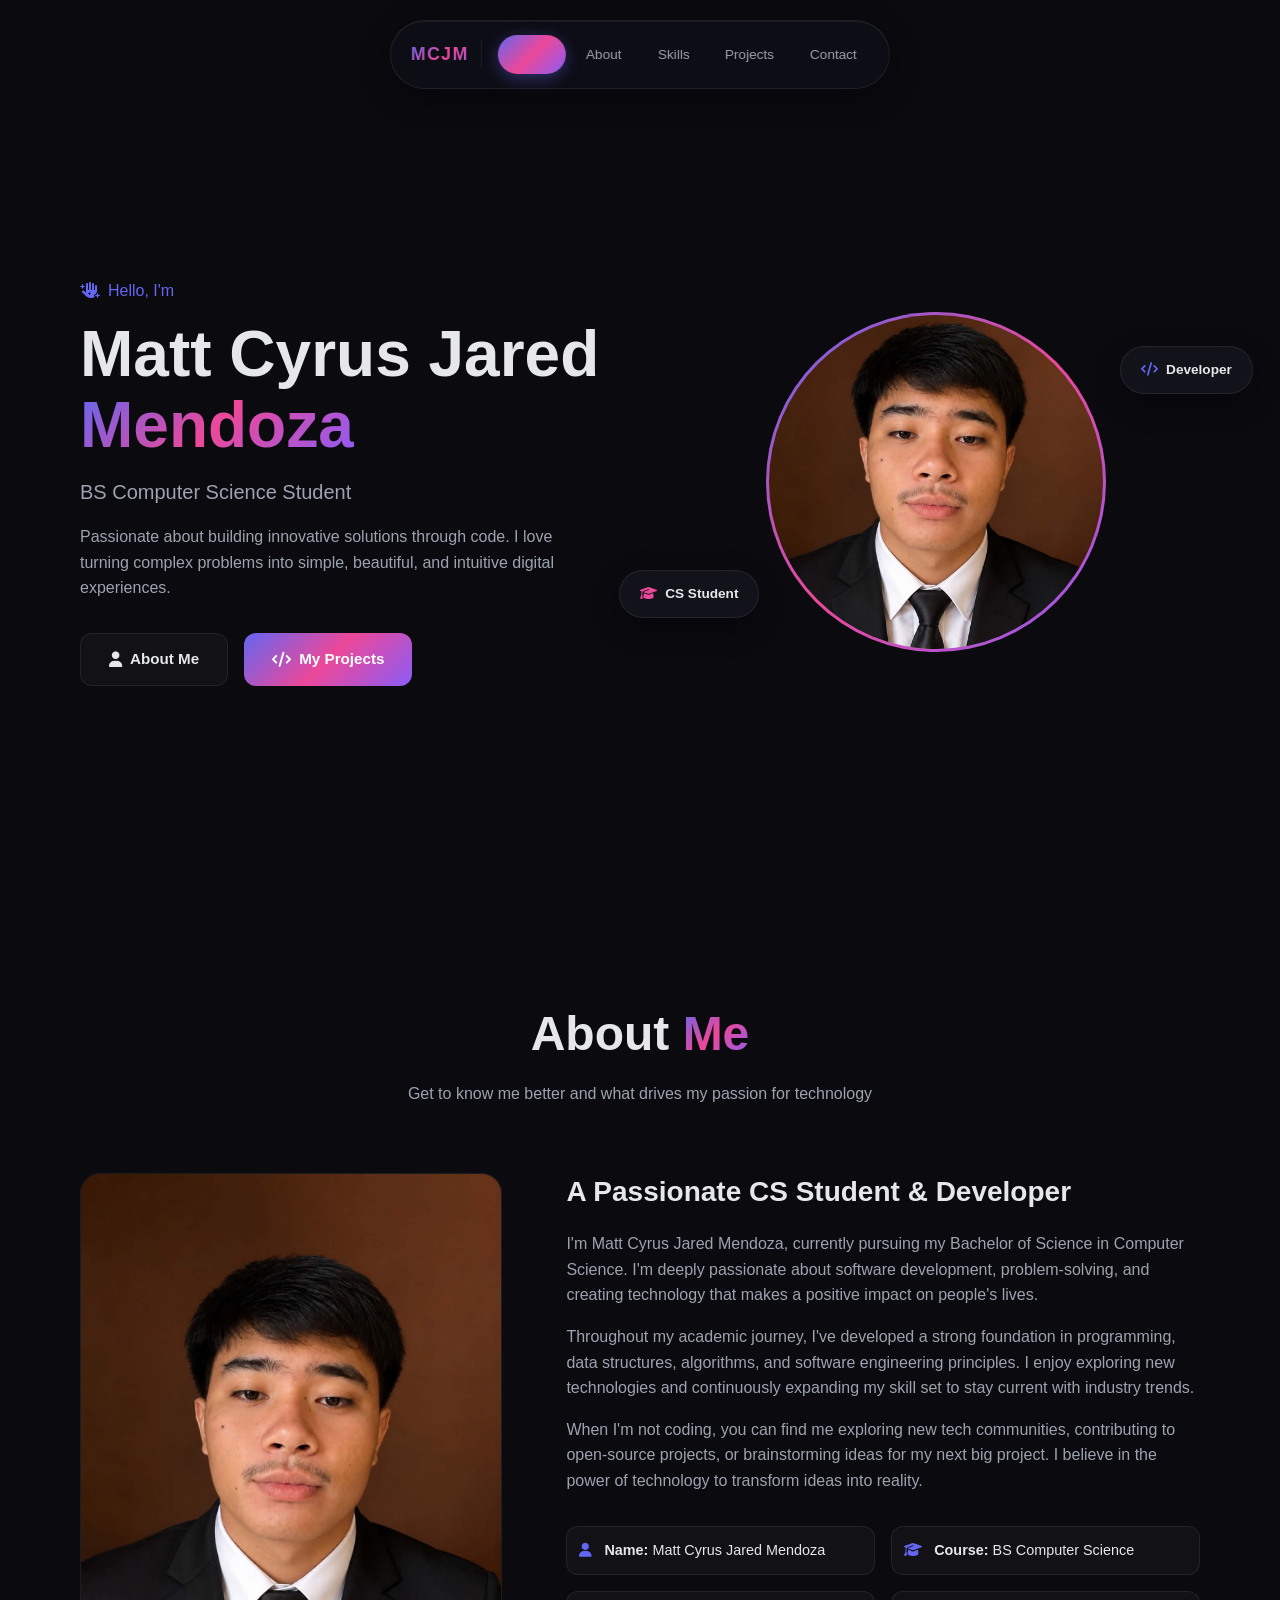
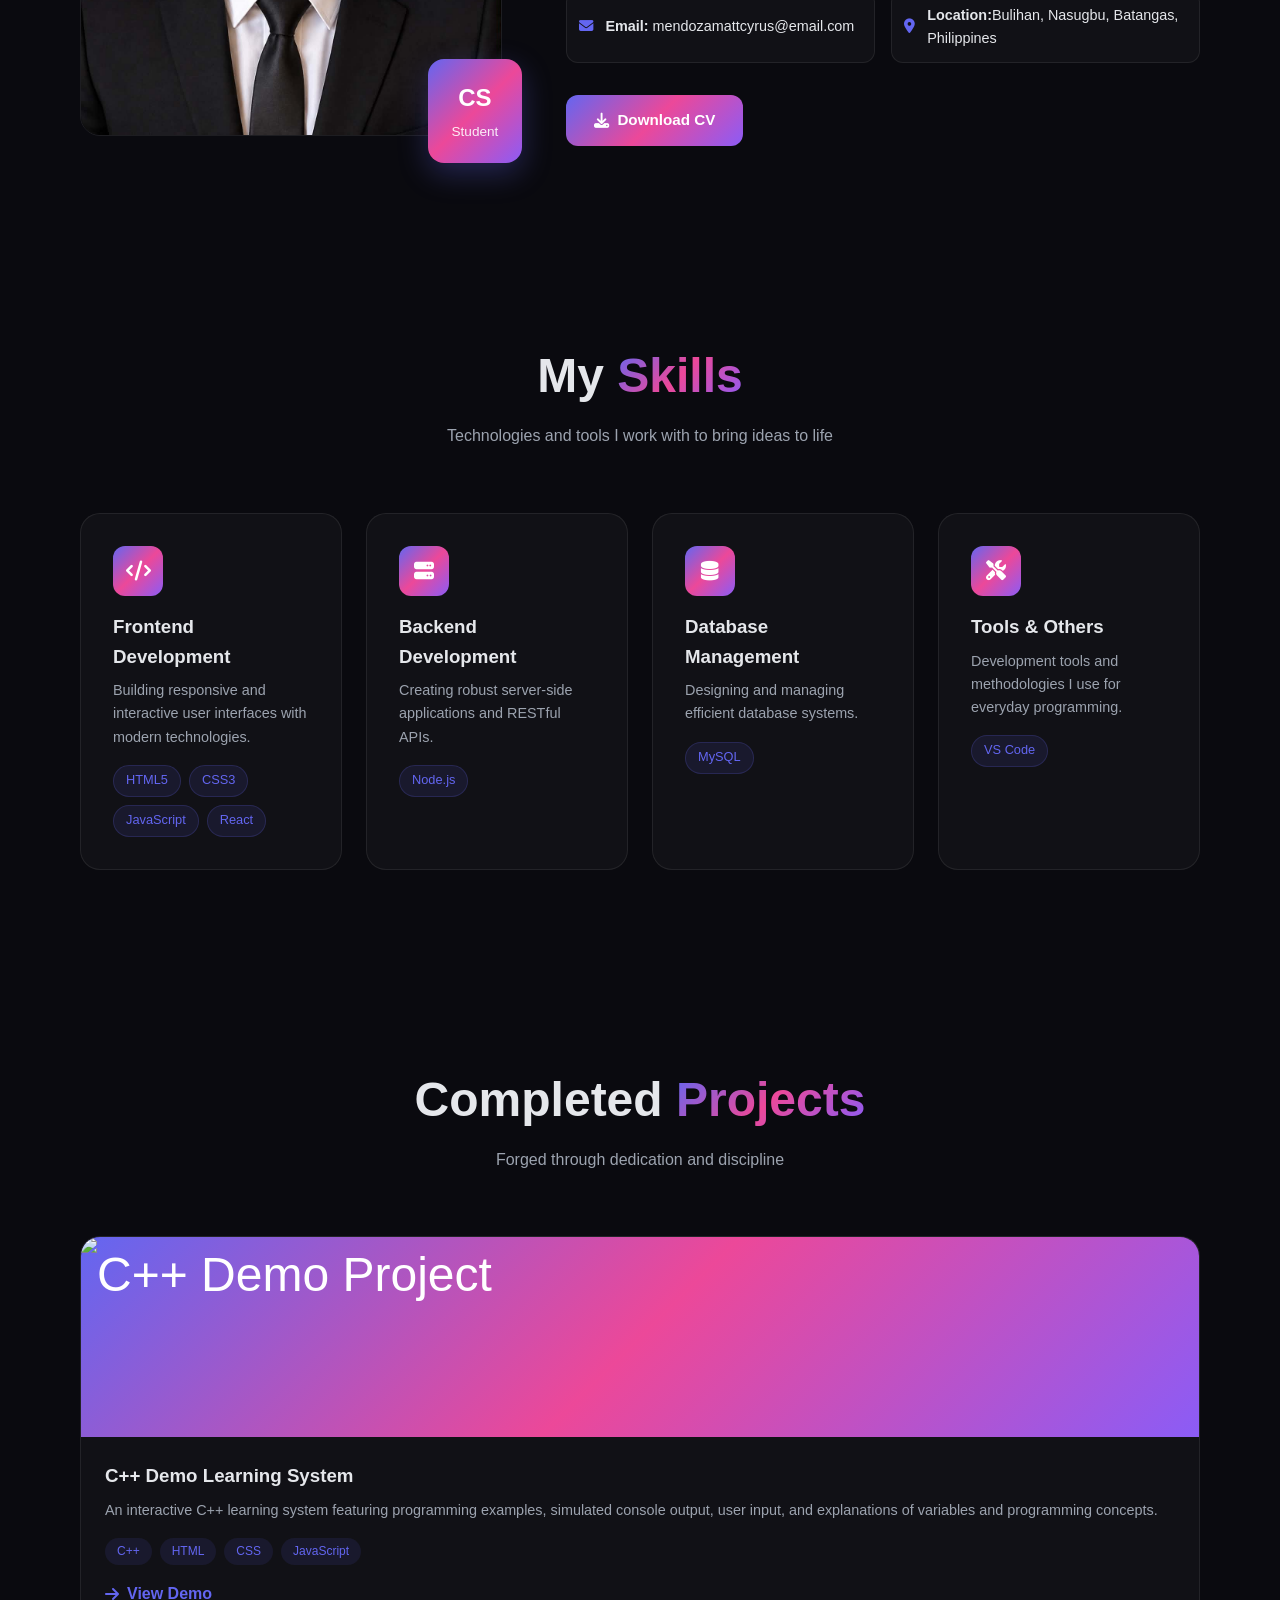
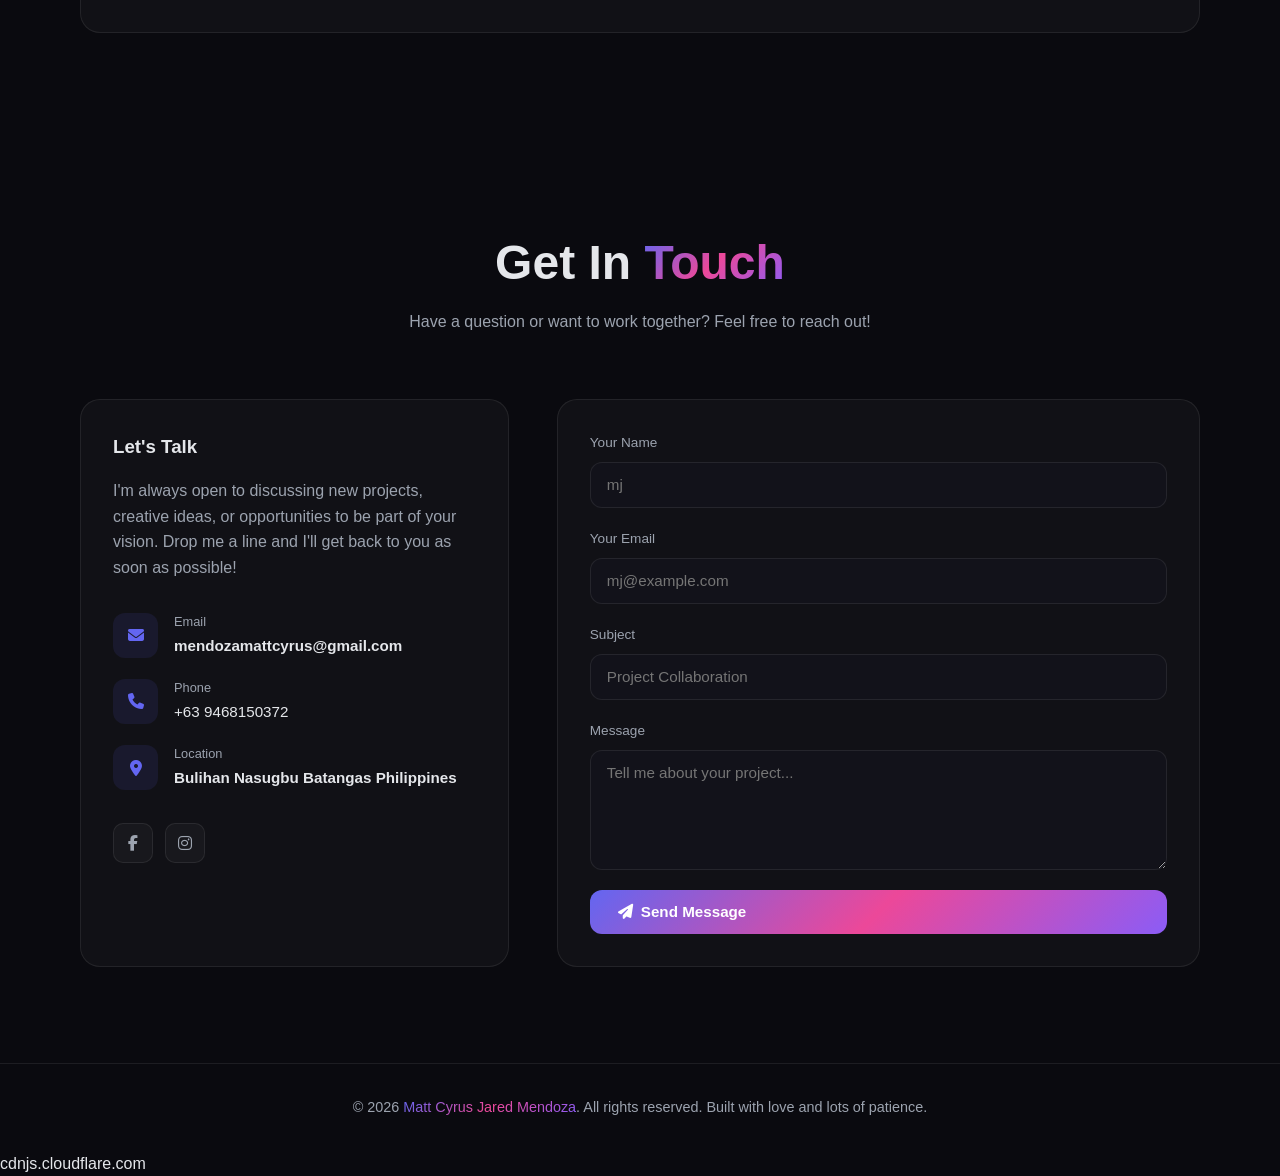
==== commit 61180c52: "Update index.html" ====
--- a/index.html
+++ b/index.html
@@ -5,6 +5,7 @@
     <meta charset="UTF-8">
     <meta name="viewport" content="width=device-width, initial-scale=1.0">
     <title>Matt Cyrus Jared Mendoza | Portfolio</title>
+    <link rel="icon" href="matt.jpg" type="image/jpg">
     <link rel="stylesheet" href="mp.css">
     <link rel="stylesheet" href="https://cdnjs.cloudflare.com/ajax/libs/font-awesome/6.5.1/css/all.min.css">
     <link rel="stylesheet" href="https://cdn.jsdelivr.net/fontsource/fonts/inter@latest/latin-400-normal.css">
@@ -46,7 +47,7 @@
             </div>
             <div class="hero-image">
                 <div class="image-wrapper">
-                    <img src="mj.jpg" alt="Matt Cyrus Jared Mendoza">
+                    <img src="matt.jpg" alt="Matt Cyrus Jared Mendoza">
                 </div>
                 <div class="floating-badge badge-1">
                     <i class="fas fa-code" style="color: var(--primary);"></i>
@@ -67,7 +68,7 @@
         </div>
         <div class="about-grid">
             <div class="about-image-container reveal">
-                <img src="mj.jpg" alt="About Matt Cyrus Jared Mendoza" class="about-img">
+                <img src="matt.jpg" alt="About Matt Cyrus Jared Mendoza" class="about-img">
                 <div class="experience-badge">
                     <span class="number">CS</span>
                     <span class="label">Student</span>
@@ -93,7 +94,7 @@
                     </div>
                     <div class="about-info-item">
                         <i class="fas fa-map-marker-alt"></i>
-                        <span><strong>Location:</strong> Nasugbu, Batangas, Philippines</span>
+                        <span><strong>Location:</strong>Bulihan, Nasugbu, Batangas, Philippines</span>
                     </div>
                 </div>
                 <a href="#contact" class="btn btn-primary"><i class="fas fa-download"></i> Download CV</a>
@@ -189,7 +190,7 @@
                         <div class="icon-box"><i class="fas fa-map-marker-alt"></i></div>
                         <div class="info">
                             <span>Location</span>
-                            <strong>Nasugbu Batangas Philippines</strong>
+                            <strong>Bulihan Nasugbu Batangas Philippines</strong>
                         </div>
                     </div>
                 </div>
@@ -227,4 +228,4 @@
     <script src="mp.js"></script>
 </body>
 </html>
-cdnjs.cloudflare.com+cdnjs.cloudflare.com
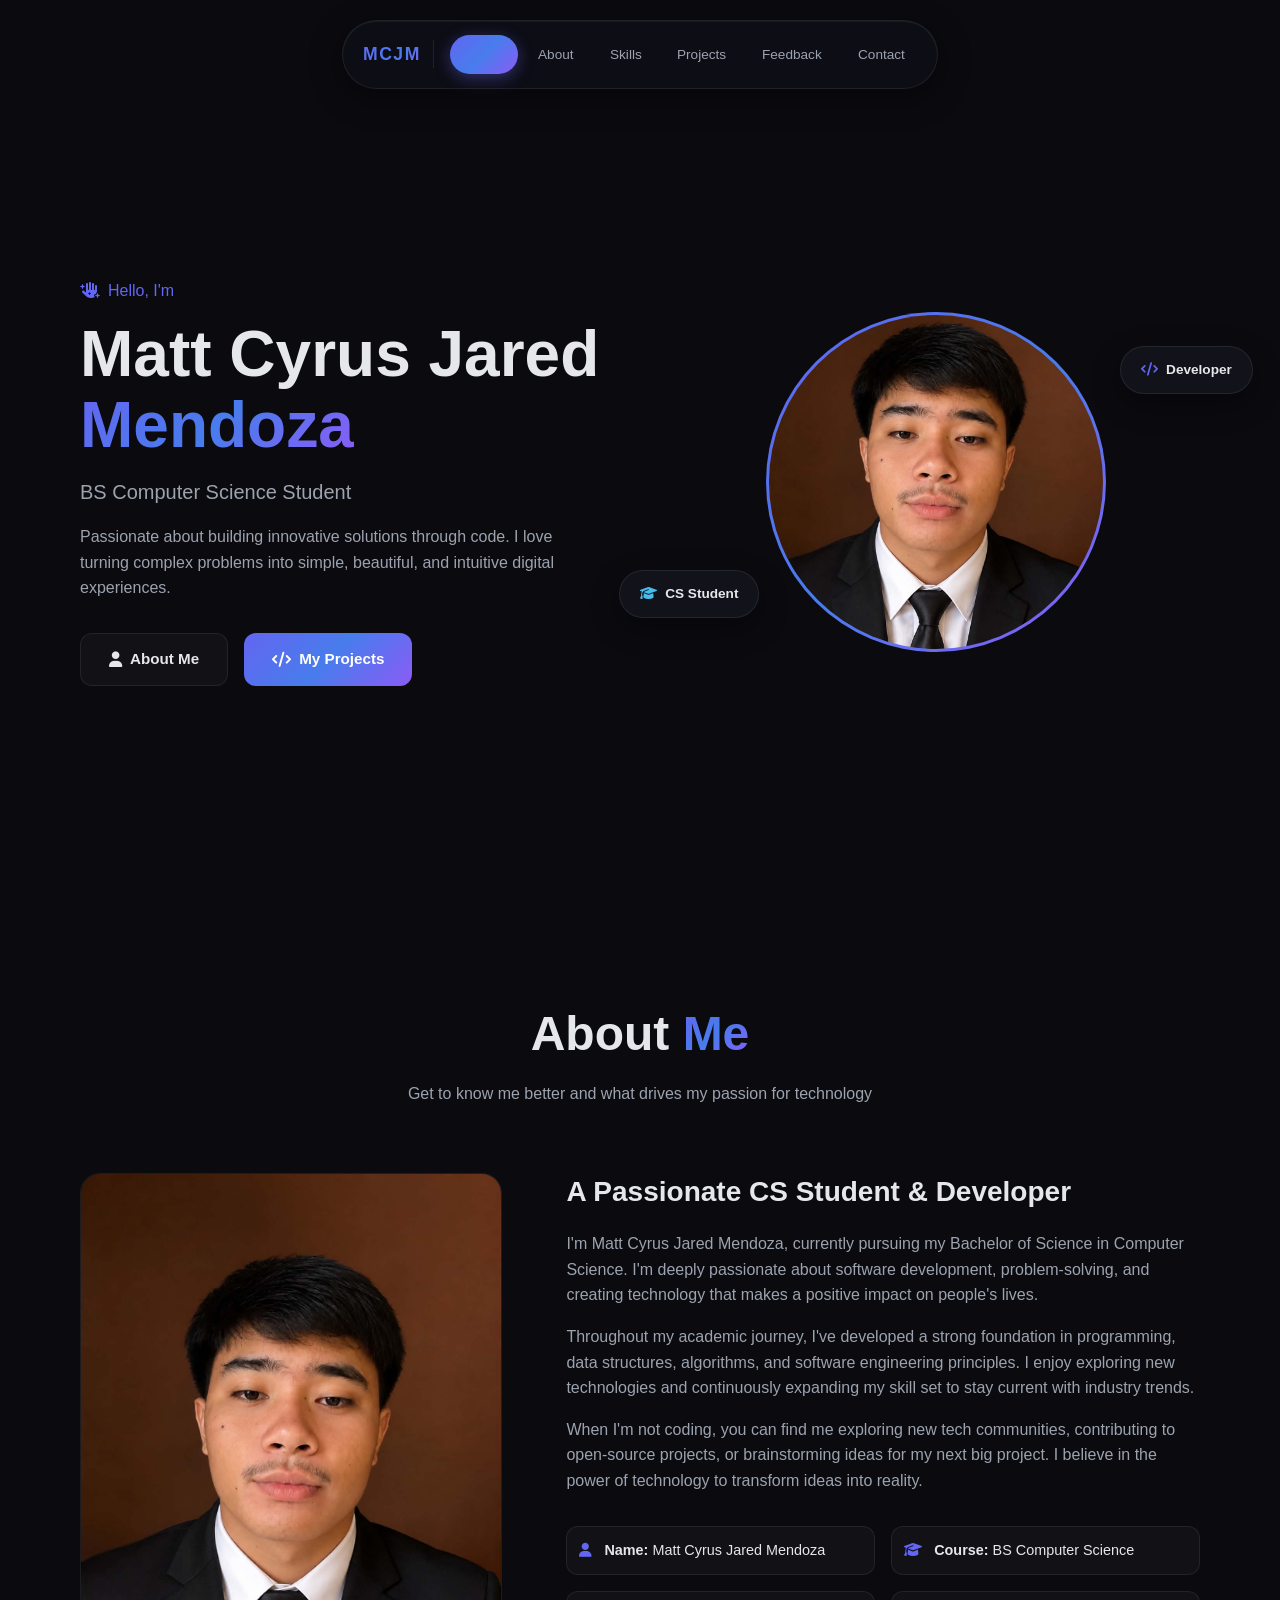
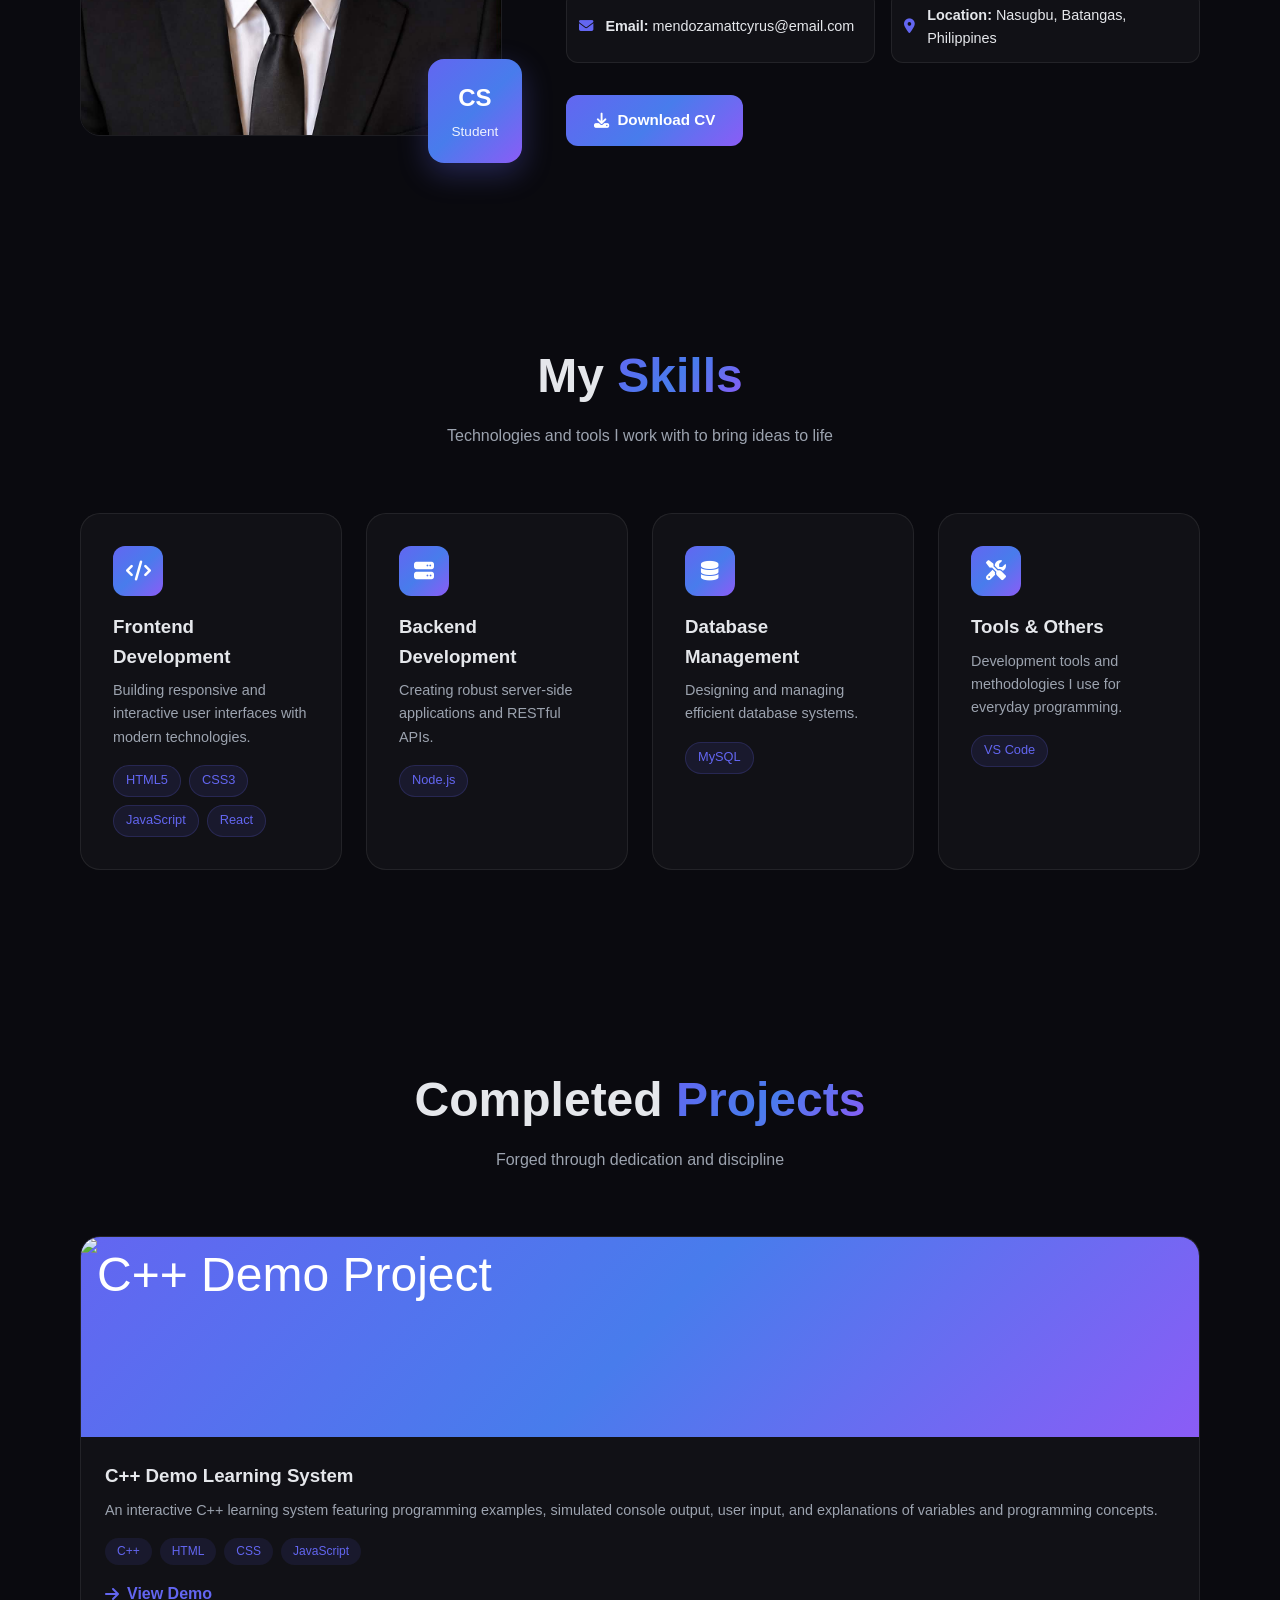
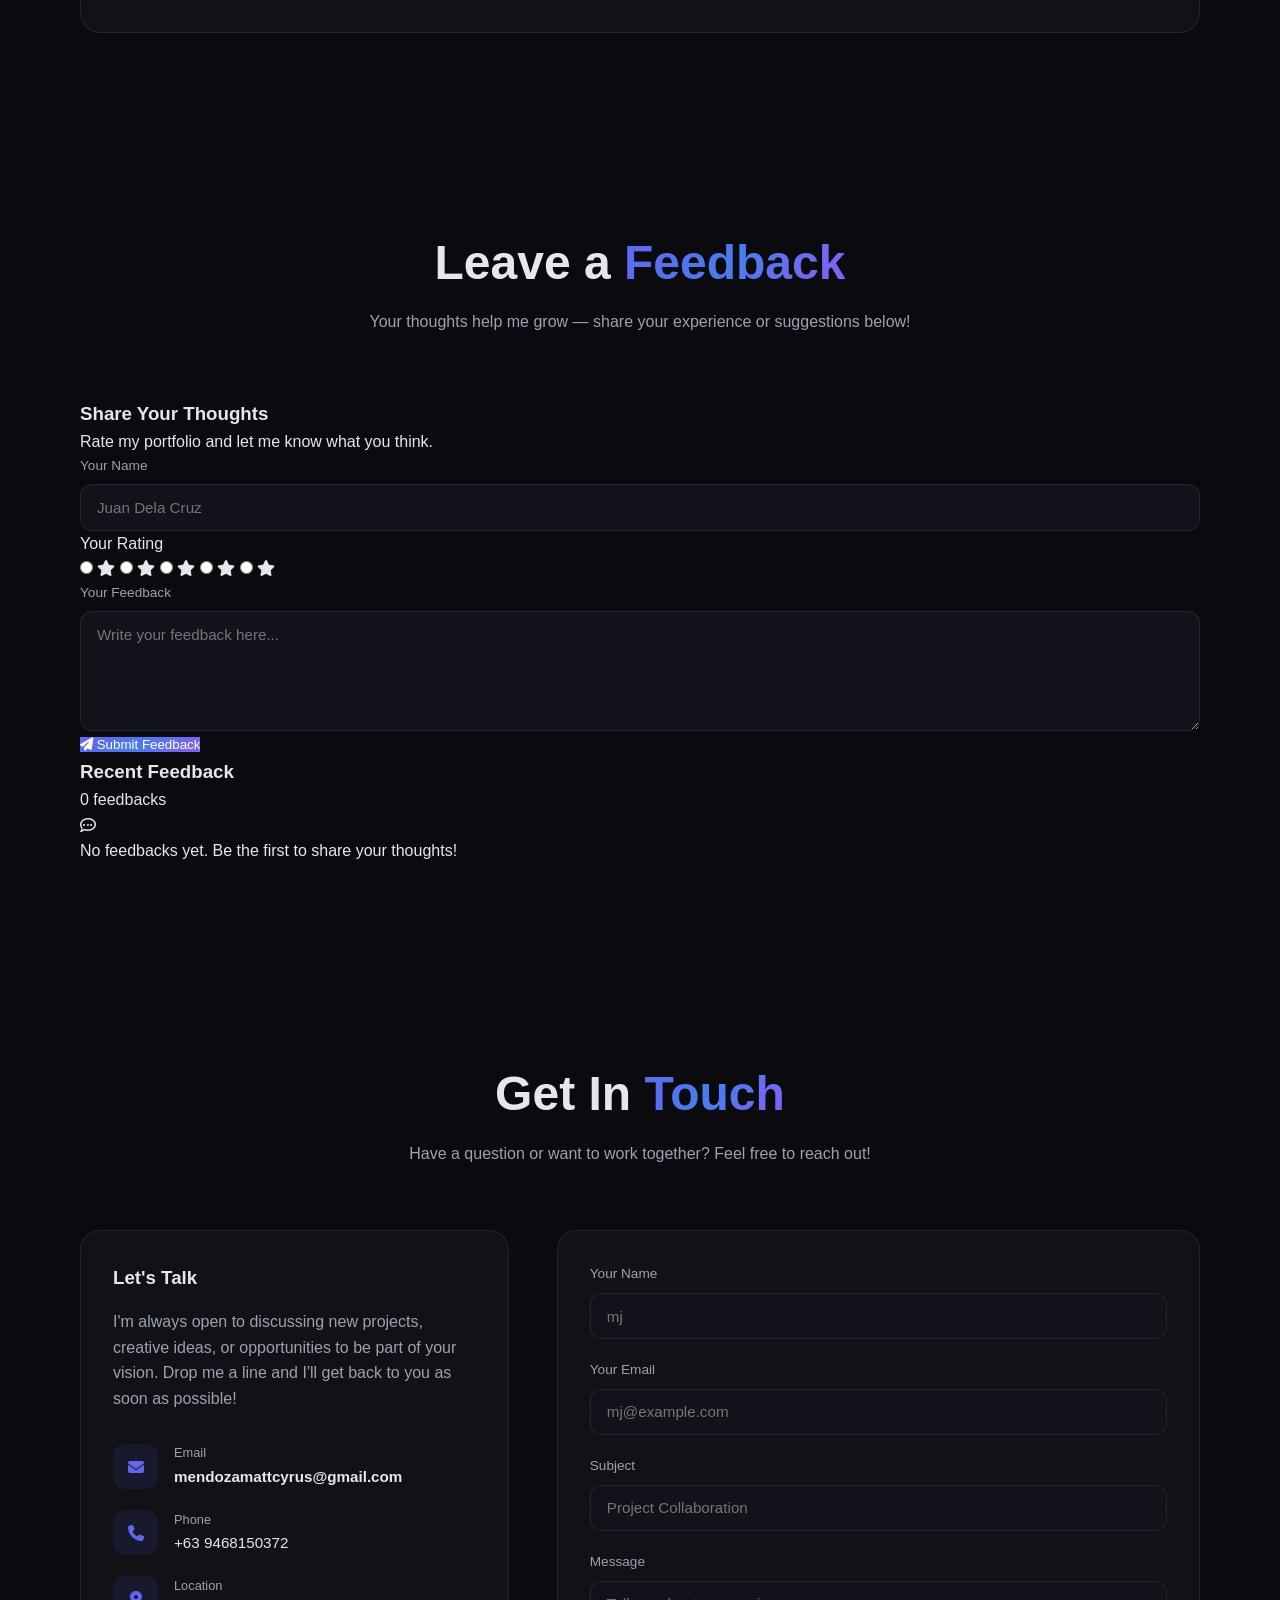
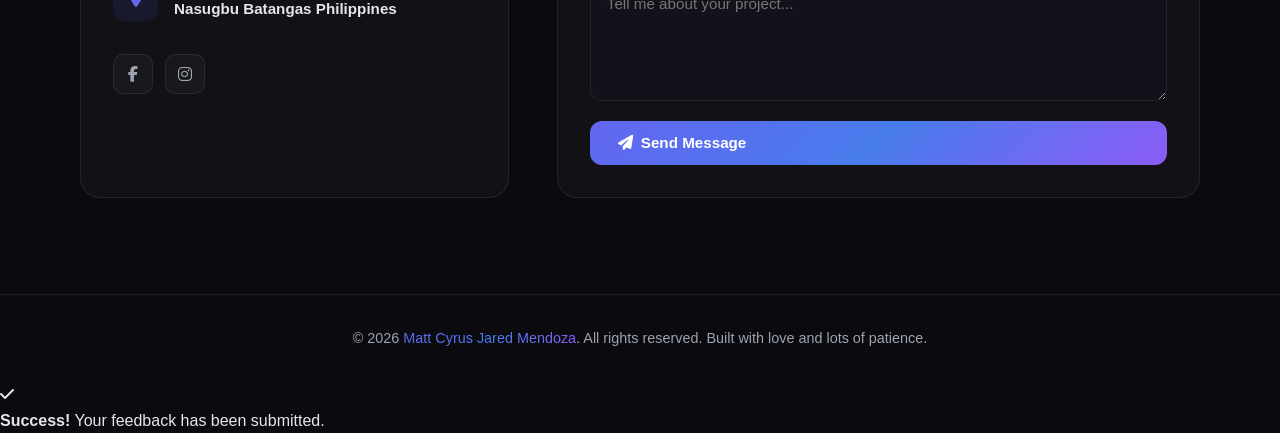
==== commit f4d10439: "Update index.html" ====
--- a/index.html
+++ b/index.html
@@ -11,6 +11,7 @@
     <link rel="stylesheet" href="https://cdn.jsdelivr.net/fontsource/fonts/inter@latest/latin-400-normal.css">
     <link rel="stylesheet" href="https://cdn.jsdelivr.net/fontsource/fonts/inter@latest/latin-600-normal.css">
     <link rel="stylesheet" href="https://cdn.jsdelivr.net/fontsource/fonts/inter@latest/latin-700-normal.css">
+   
 </head>
 <body>
 
@@ -22,6 +23,7 @@
             <li><a href="#about">About</a></li>
             <li><a href="#skills">Skills</a></li>
             <li><a href="#projects">Projects</a></li>
+            <li><a href="#feedback">Feedback</a></li>
             <li><a href="#contact">Contact</a></li>
         </ul>
         <div class="hamburger" id="hamburger">
@@ -94,7 +96,7 @@
                     </div>
                     <div class="about-info-item">
                         <i class="fas fa-map-marker-alt"></i>
-                        <span><strong>Location:</strong>Bulihan, Nasugbu, Batangas, Philippines</span>
+                        <span><strong>Location:</strong> Nasugbu, Batangas, Philippines</span>
                     </div>
                 </div>
                 <a href="#contact" class="btn btn-primary"><i class="fas fa-download"></i> Download CV</a>
@@ -157,6 +159,66 @@
                         <span class="project-tag">JavaScript</span>
                     </div>
                     <a href="mydemo.html" class="project-link"><i class="fas fa-arrow-right"></i>View Demo</a>
+                </div>
+            </div>
+        </div>
+    </section>
+
+    <!-- ========== NEW FEEDBACK SECTION ========== -->
+    <section id="feedback">
+        <div class="section-header reveal">
+            <h2>Leave a <span class="gradient">Feedback</span></h2>
+            <p>Your thoughts help me grow — share your experience or suggestions below!</p>
+        </div>
+        <div class="feedback-wrapper">
+            <div class="feedback-form-card reveal">
+                <h3>Share Your Thoughts</h3>
+                <p>Rate my portfolio and let me know what you think.</p>
+                <form id="feedbackForm">
+                    <div class="form-group">
+                        <label for="fbName">Your Name</label>
+                        <input type="text" id="fbName" name="fbName" placeholder="Juan Dela Cruz" required maxlength="50">
+                    </div>
+                    <div class="rating-group">
+                        <label>Your Rating</label>
+                        <div class="star-rating">
+                            <input type="radio" id="star5" name="rating" value="5" required>
+                            <label for="star5" title="5 stars"><i class="fas fa-star"></i></label>
+                            <input type="radio" id="star4" name="rating" value="4">
+                            <label for="star4" title="4 stars"><i class="fas fa-star"></i></label>
+                            <input type="radio" id="star3" name="rating" value="3">
+                            <label for="star3" title="3 stars"><i class="fas fa-star"></i></label>
+                            <input type="radio" id="star2" name="rating" value="2">
+                            <label for="star2" title="2 stars"><i class="fas fa-star"></i></label>
+                            <input type="radio" id="star1" name="rating" value="1">
+                            <label for="star1" title="1 star"><i class="fas fa-star"></i></label>
+                        </div>
+                    </div>
+                    <div class="form-group">
+                        <label for="fbMessage">Your Feedback</label>
+                        <textarea id="fbMessage" name="fbMessage" placeholder="Write your feedback here..." required maxlength="500"></textarea>
+                    </div>
+                    <button type="submit" class="btn-primary" id="fbSubmitBtn">
+                        <i class="fas fa-paper-plane"></i> Submit Feedback
+                    </button>
+                </form>
+            </div>
+
+            <div class="feedback-list-card reveal">
+                <div class="feedback-list-header">
+                    <h3>Recent Feedback</h3>
+                    <div style="display: flex; gap: 8px; align-items: center;">
+                        <span class="feedback-count" id="feedbackCount">0 feedbacks</span>
+                        <button class="clear-feedback-btn" id="clearFeedbackBtn" title="Clear all feedbacks" style="display:none;">
+                            <i class="fas fa-trash"></i> Clear
+                        </button>
+                    </div>
+                </div>
+                <div class="feedback-list" id="feedbackList">
+                    <div class="feedback-empty">
+                        <i class="far fa-comment-dots"></i>
+                        <p>No feedbacks yet. Be the first to share your thoughts!</p>
+                    </div>
                 </div>
             </div>
         </div>
@@ -190,7 +252,7 @@
                         <div class="icon-box"><i class="fas fa-map-marker-alt"></i></div>
                         <div class="info">
                             <span>Location</span>
-                            <strong>Bulihan Nasugbu Batangas Philippines</strong>
+                            <strong>Nasugbu Batangas Philippines</strong>
                         </div>
                     </div>
                 </div>
@@ -225,7 +287,200 @@
         <p>© 2026 <span class="gradient">Matt Cyrus Jared Mendoza</span>. All rights reserved. Built with love and lots of patience.</p>
     </footer>
 
+    <!-- Toast Notification -->
+    <div class="toast" id="toast">
+        <div class="toast-icon"><i class="fas fa-check"></i></div>
+        <div class="toast-content">
+            <strong id="toastTitle">Success!</strong>
+            <span id="toastMessage">Your feedback has been submitted.</span>
+        </div>
+    </div>
+
     <script src="mp.js"></script>
+    <script>
+        // ========== FUNCTIONAL FEEDBACK SYSTEM ==========
+        (function() {
+            const FEEDBACK_STORAGE_KEY = 'mcjm_portfolio_feedbacks';
+            const feedbackForm = document.getElementById('feedbackForm');
+            const feedbackList = document.getElementById('feedbackList');
+            const feedbackCount = document.getElementById('feedbackCount');
+            const clearFeedbackBtn = document.getElementById('clearFeedbackBtn');
+            const fbSubmitBtn = document.getElementById('fbSubmitBtn');
+            const toast = document.getElementById('toast');
+            const toastTitle = document.getElementById('toastTitle');
+            const toastMessage = document.getElementById('toastMessage');
+
+            // Load feedbacks from localStorage
+            function loadFeedbacks() {
+                try {
+                    const data = localStorage.getItem(FEEDBACK_STORAGE_KEY);
+                    return data ? JSON.parse(data) : [];
+                } catch (e) {
+                    return [];
+                }
+            }
+
+            // Save feedbacks to localStorage
+            function saveFeedbacks(feedbacks) {
+                try {
+                    localStorage.setItem(FEEDBACK_STORAGE_KEY, JSON.stringify(feedbacks));
+                } catch (e) {
+                    console.warn('Could not save feedbacks:', e);
+                }
+            }
+
+            // Format time ago
+            function timeAgo(dateString) {
+                const date = new Date(dateString);
+                const now = new Date();
+                const seconds = Math.floor((now - date) / 1000);
+
+                if (seconds < 60) return 'just now';
+                const minutes = Math.floor(seconds / 60);
+                if (minutes < 60) return minutes + (minutes === 1 ? ' minute ago' : ' minutes ago');
+                const hours = Math.floor(minutes / 60);
+                if (hours < 24) return hours + (hours === 1 ? ' hour ago' : ' hours ago');
+                const days = Math.floor(hours / 24);
+                if (days < 7) return days + (days === 1 ? ' day ago' : ' days ago');
+                return date.toLocaleDateString('en-US', { month: 'short', day: 'numeric', year: 'numeric' });
+            }
+
+            // Get initials from name
+            function getInitials(name) {
+                return name.trim().split(/\s+/).map(w => w[0]).slice(0, 2).join('').toUpperCase();
+            }
+
+            // Escape HTML to prevent XSS
+            function escapeHtml(str) {
+                const div = document.createElement('div');
+                div.textContent = str;
+                return div.innerHTML;
+            }
+
+            // Render feedback list
+            function renderFeedbacks() {
+                const feedbacks = loadFeedbacks();
+
+                // Update count
+                feedbackCount.textContent = feedbacks.length + (feedbacks.length === 1 ? ' feedback' : ' feedbacks');
+                clearFeedbackBtn.style.display = feedbacks.length > 0 ? 'inline-block' : 'none';
+
+                if (feedbacks.length === 0) {
+                    feedbackList.innerHTML = `
+                        <div class="feedback-empty">
+                            <i class="far fa-comment-dots"></i>
+                            <p>No feedbacks yet. Be the first to share your thoughts!</p>
+                        </div>
+                    `;
+                    return;
+                }
+
+                feedbackList.innerHTML = feedbacks.map(fb => `
+                    <div class="feedback-item">
+                        <div class="feedback-item-header">
+                            <div class="feedback-author">
+                                <div class="feedback-avatar">${escapeHtml(getInitials(fb.name))}</div>
+                                <div class="feedback-author-info">
+                                    <strong>${escapeHtml(fb.name)}</strong>
+                                    <span>${timeAgo(fb.date)}</span>
+                                </div>
+                            </div>
+                            <div class="feedback-stars">
+                                ${'<i class="fas fa-star"></i>'.repeat(fb.rating)}${'<i class="far fa-star" style="color:#374151;"></i>'.repeat(5 - fb.rating)}
+                            </div>
+                        </div>
+                        <p class="feedback-message">${escapeHtml(fb.message)}</p>
+                    </div>
+                `).join('');
+            }
+
+            // Show toast notification
+            let toastTimer;
+            function showToast(title, message, isError = false) {
+                toastTitle.textContent = title;
+                toastMessage.textContent = message;
+                toast.classList.toggle('error', isError);
+                const icon = toast.querySelector('.toast-icon i');
+                icon.className = isError ? 'fas fa-exclamation-triangle' : 'fas fa-check';
+                toast.classList.add('show');
+                clearTimeout(toastTimer);
+                toastTimer = setTimeout(() => toast.classList.remove('show'), 3500);
+            }
+
+            // Handle feedback submission
+            feedbackForm.addEventListener('submit', function(e) {
+                e.preventDefault();
+
+                const name = document.getElementById('fbName').value.trim();
+                const message = document.getElementById('fbMessage').value.trim();
+                const ratingInput = document.querySelector('input[name="rating"]:checked');
+
+                // Validation
+                if (!name) {
+                    showToast('Missing Name', 'Please enter your name.', true);
+                    return;
+                }
+                if (!ratingInput) {
+                    showToast('Missing Rating', 'Please select a star rating.', true);
+                    return;
+                }
+                if (!message || message.length < 3) {
+                    showToast('Too Short', 'Feedback message is too short.', true);
+                    return;
+                }
+
+                const rating = parseInt(ratingInput.value);
+
+                // Disable button while "submitting"
+                fbSubmitBtn.disabled = true;
+                fbSubmitBtn.innerHTML = '<i class="fas fa-spinner fa-spin"></i> Submitting...';
+
+                // Simulate network delay for realistic feedback
+                setTimeout(() => {
+                    const newFeedback = {
+                        id: Date.now(),
+                        name: name,
+                        rating: rating,
+                        message: message,
+                        date: new Date().toISOString()
+                    };
+
+                    const feedbacks = loadFeedbacks();
+                    feedbacks.unshift(newFeedback); // newest first
+                    saveFeedbacks(feedbacks);
+
+                    renderFeedbacks();
+
+                    // Reset form
+                    feedbackForm.reset();
+
+                    // Re-enable button
+                    fbSubmitBtn.disabled = false;
+                    fbSubmitBtn.innerHTML = '<i class="fas fa-paper-plane"></i> Submit Feedback';
+
+                    showToast('Thank You! 🎉', 'Your feedback has been submitted successfully.');
+
+                    // Scroll to feedback list on mobile
+                    if (window.innerWidth <= 900) {
+                        setTimeout(() => {
+                            document.querySelector('.feedback-list-card').scrollIntoView({ behavior: 'smooth', block: 'start' });
+                        }, 400);
+                    }
+                }, 700);
+            });
+
+            // Clear all feedbacks
+            clearFeedbackBtn.addEventListener('click', function() {
+                if (confirm('Are you sure you want to delete all feedbacks? This cannot be undone.')) {
+                    localStorage.removeItem(FEEDBACK_STORAGE_KEY);
+                    renderFeedbacks();
+                    showToast('Cleared', 'All feedbacks have been removed.');
+                }
+            });
+
+            // Initial render
+            renderFeedbacks();
+        })();
+    </script>
 </body>
 </html>
-cdnjs.cloudflare.com
--- a/mp.css
+++ b/mp.css
@@ -1,14 +1,14 @@
 :root {
             --primary: #6366f1;
-            --secondary: #ec4899;
-            --accent: #8b5cf6;
+            --secondary: #48bdec;
+            --accent: #5cc8f6;
             --bg: #0a0a0f;
             --bg-2: #12121a;
             --card: rgba(255, 255, 255, 0.03);
             --border: rgba(255, 255, 255, 0.08);
             --text: #e5e7eb;
             --text-dim: #9ca3af;
-            --gradient: linear-gradient(135deg, #6366f1 0%, #ec4899 50%, #8b5cf6 100%);
+            --gradient: linear-gradient(135deg, #6366f1 0%, #487cec 50%, #8b5cf6 100%);
         }
 
         * {
@@ -910,3 +910,4 @@
                 padding: 4rem 1.5rem;
             }
         }
+
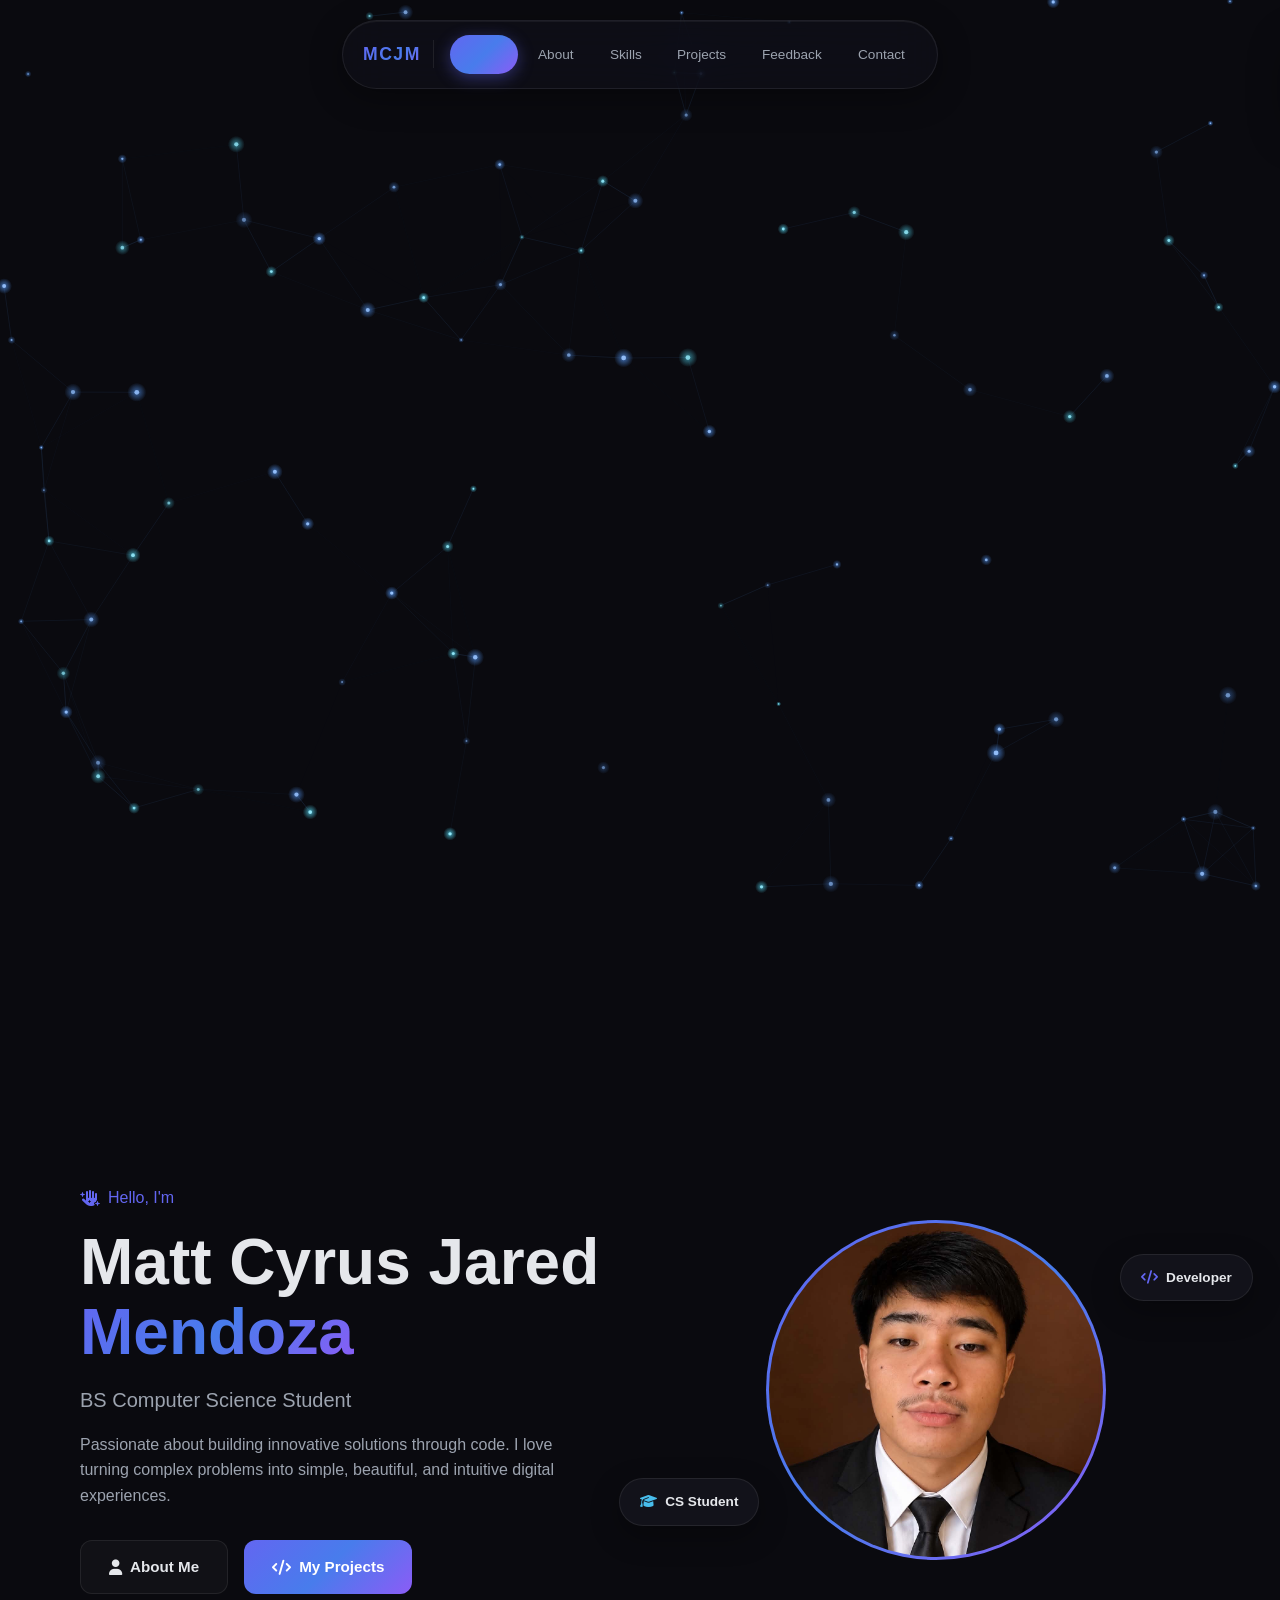
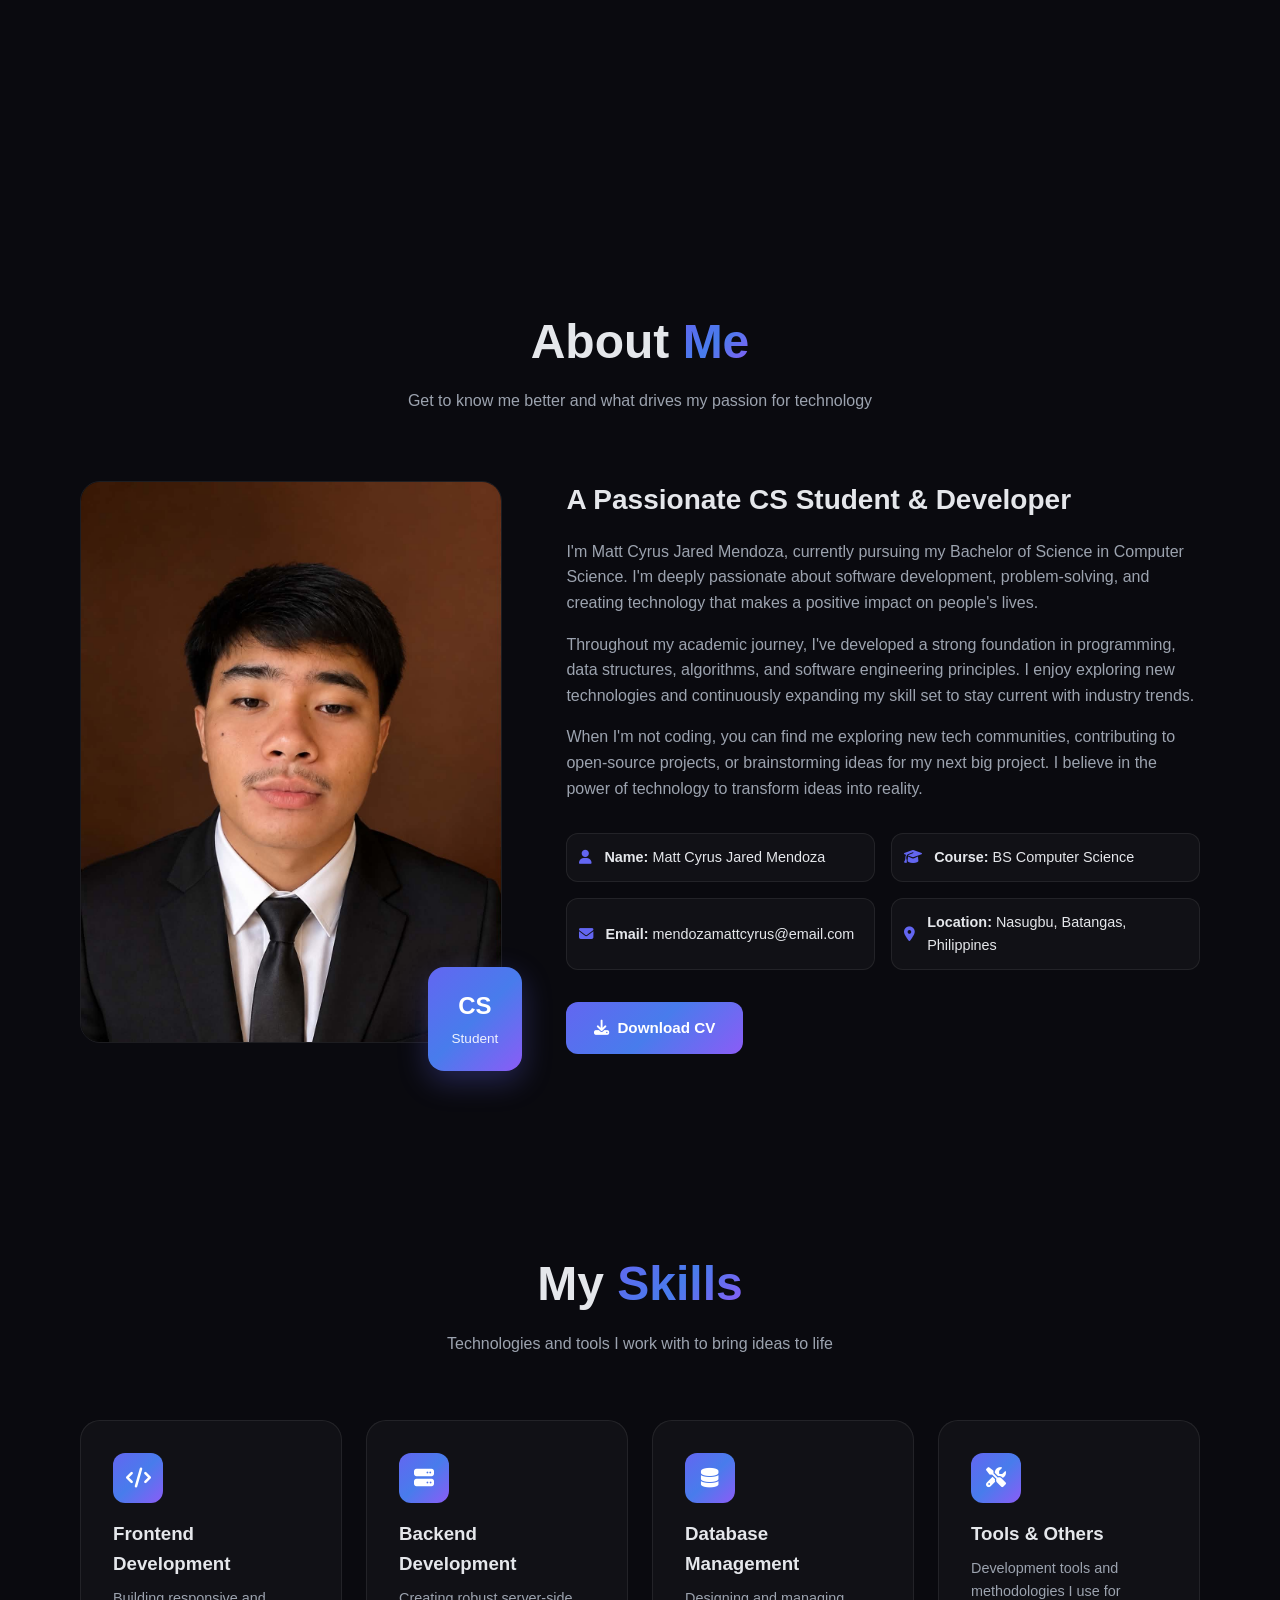
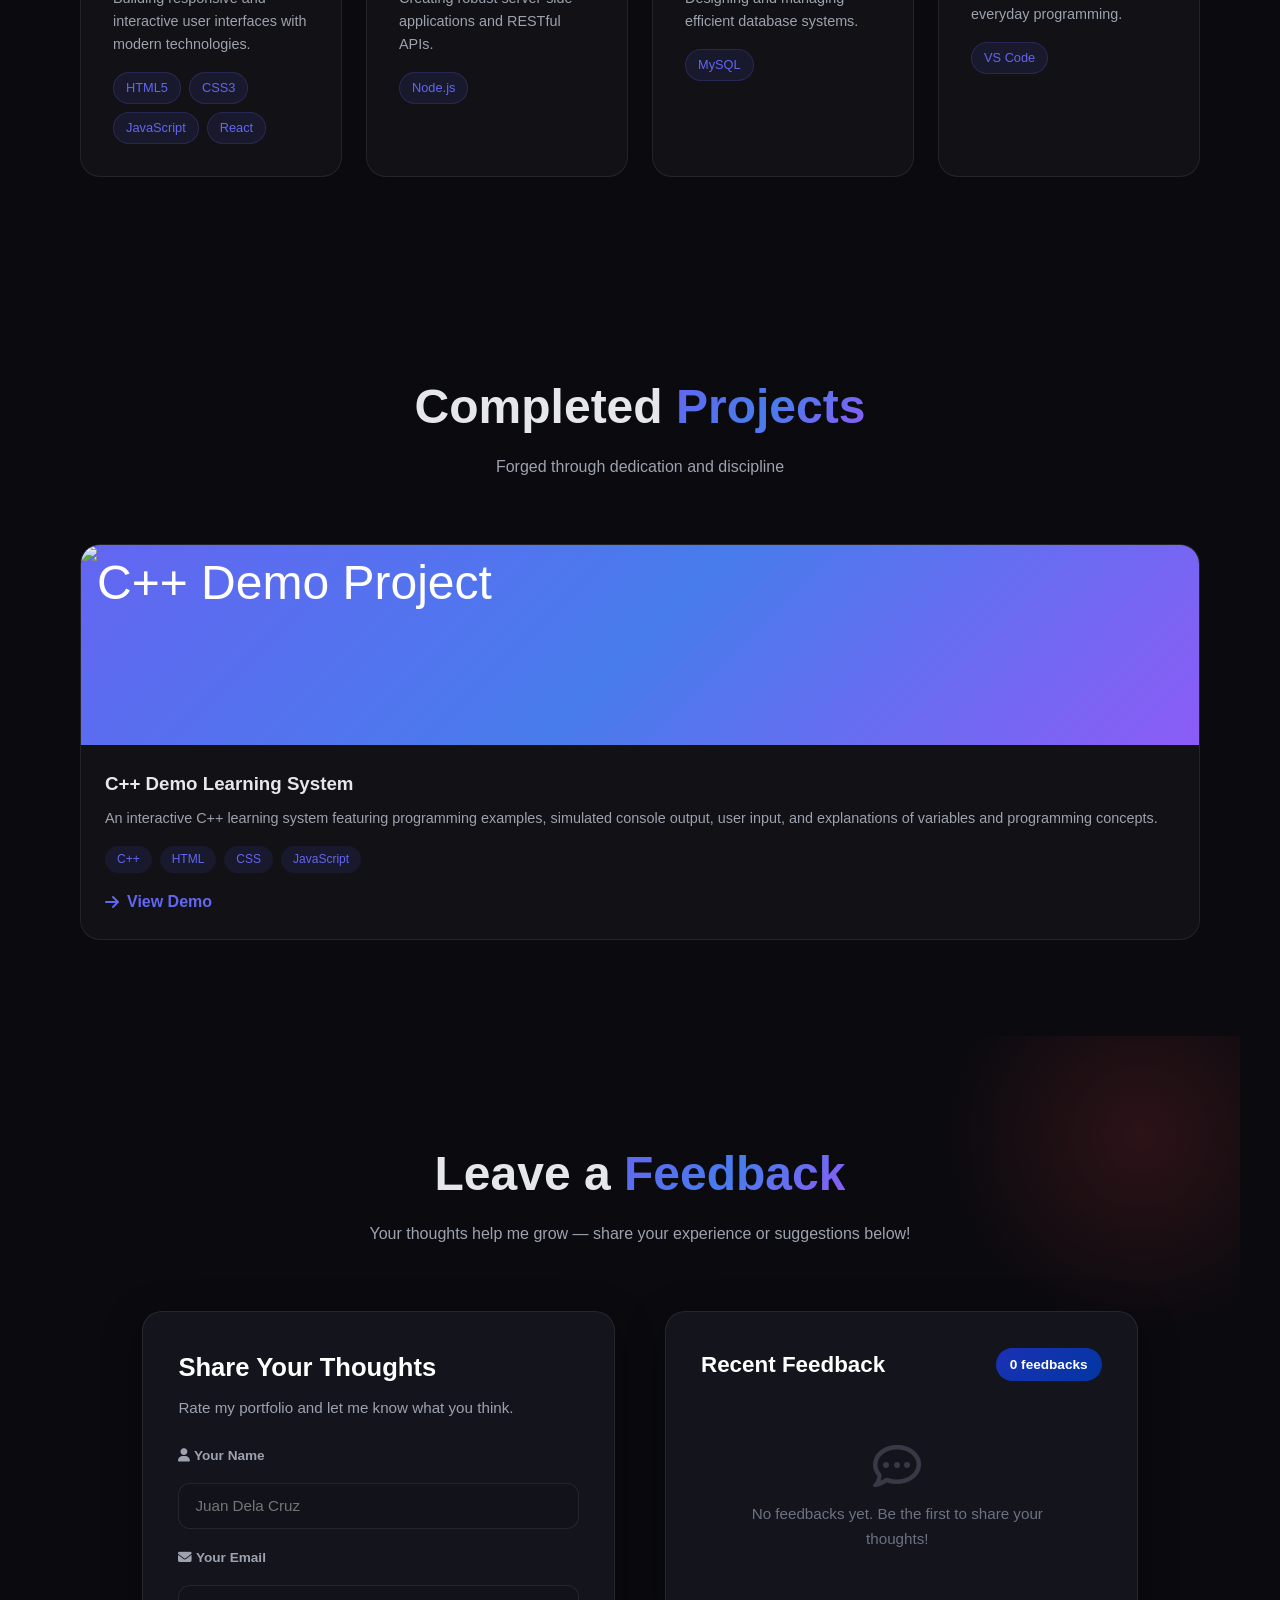
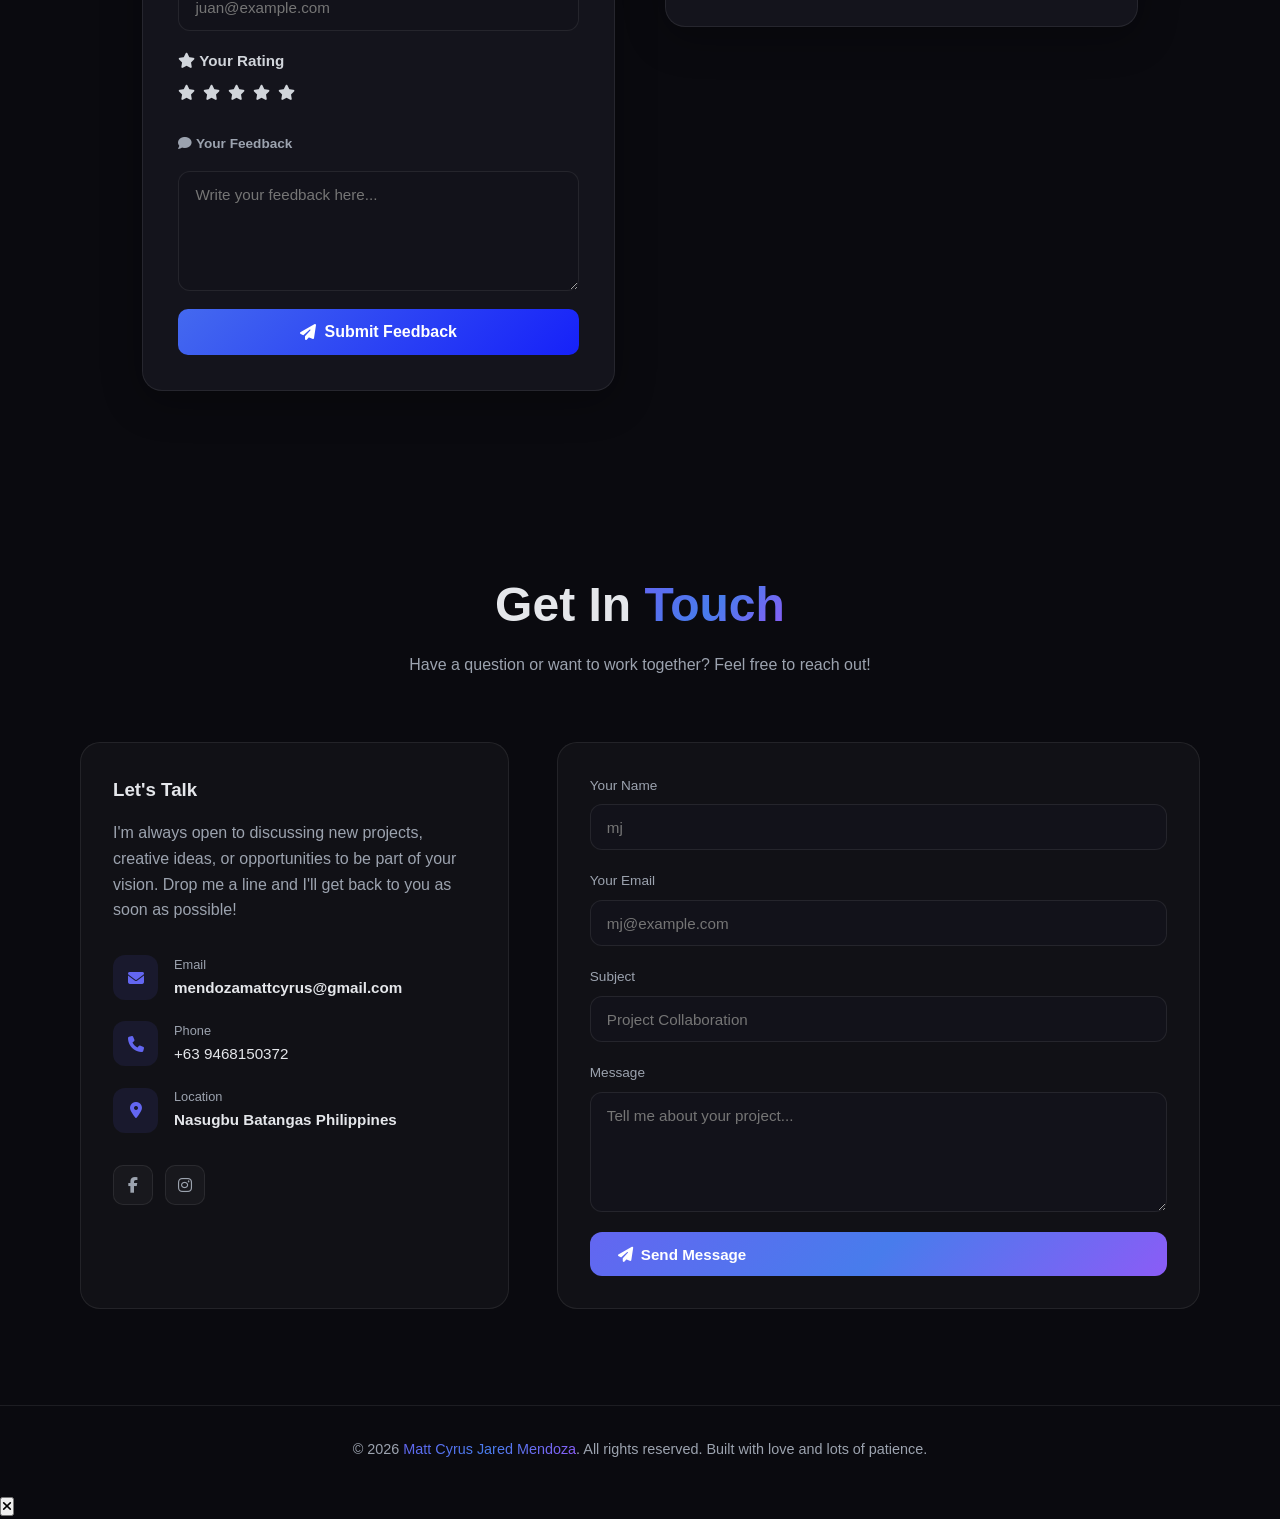
==== commit bfb142a3: "Update index.html" ====
--- a/index.html
+++ b/index.html
@@ -11,9 +11,22 @@
     <link rel="stylesheet" href="https://cdn.jsdelivr.net/fontsource/fonts/inter@latest/latin-400-normal.css">
     <link rel="stylesheet" href="https://cdn.jsdelivr.net/fontsource/fonts/inter@latest/latin-600-normal.css">
     <link rel="stylesheet" href="https://cdn.jsdelivr.net/fontsource/fonts/inter@latest/latin-700-normal.css">
-   
+    
 </head>
 <body>
+
+    <!-- ========== ANIMATED BLUE BACKGROUND ========== -->
+    <div class="bg-design" aria-hidden="true">
+        <div class="bg-glow-top"></div>
+        <div class="bg-orb bg-orb-1"></div>
+        <div class="bg-orb bg-orb-2"></div>
+        <div class="bg-orb bg-orb-3"></div>
+        <div class="bg-orb bg-orb-4"></div>
+        <div class="bg-shooting-star"></div>
+        <div class="bg-shooting-star"></div>
+        <div class="bg-shooting-star"></div>
+        <canvas id="bgCanvas"></canvas>
+    </div>
 
     <nav id="navbar">
         <div class="logo">MCJM</div>
@@ -164,7 +177,7 @@
         </div>
     </section>
 
-    <!-- ========== NEW FEEDBACK SECTION ========== -->
+    <!-- ========== FEEDBACK SECTION ========== -->
     <section id="feedback">
         <div class="section-header reveal">
             <h2>Leave a <span class="gradient">Feedback</span></h2>
@@ -174,13 +187,17 @@
             <div class="feedback-form-card reveal">
                 <h3>Share Your Thoughts</h3>
                 <p>Rate my portfolio and let me know what you think.</p>
-                <form id="feedbackForm">
+                <form id="feedbackForm" novalidate>
                     <div class="form-group">
-                        <label for="fbName">Your Name</label>
+                        <label for="fbName"><i class="fas fa-user"></i> Your Name</label>
                         <input type="text" id="fbName" name="fbName" placeholder="Juan Dela Cruz" required maxlength="50">
                     </div>
+                    <div class="form-group">
+                        <label for="fbEmail"><i class="fas fa-envelope"></i> Your Email</label>
+                        <input type="email" id="fbEmail" name="fbEmail" placeholder="juan@example.com" required>
+                    </div>
                     <div class="rating-group">
-                        <label>Your Rating</label>
+                        <label><i class="fas fa-star"></i> Your Rating</label>
                         <div class="star-rating">
                             <input type="radio" id="star5" name="rating" value="5" required>
                             <label for="star5" title="5 stars"><i class="fas fa-star"></i></label>
@@ -195,7 +212,7 @@
                         </div>
                     </div>
                     <div class="form-group">
-                        <label for="fbMessage">Your Feedback</label>
+                        <label for="fbMessage"><i class="fas fa-comment"></i> Your Feedback</label>
                         <textarea id="fbMessage" name="fbMessage" placeholder="Write your feedback here..." required maxlength="500"></textarea>
                     </div>
                     <button type="submit" class="btn-primary" id="fbSubmitBtn">
@@ -296,11 +313,156 @@
         </div>
     </div>
 
+    <!-- Detail Modal -->
+    <div class="fb-modal-overlay" id="fbModal">
+        <div class="fb-modal">
+            <button class="fb-modal-close" id="fbModalClose"><i class="fas fa-times"></i></button>
+            <div id="fbModalContent"></div>
+        </div>
+    </div>
+
     <script src="mp.js"></script>
+
+    <!-- ========== ANIMATED PARTICLE NETWORK BACKGROUND ========== -->
+    <script>
+        (function() {
+            const canvas = document.getElementById('bgCanvas');
+            if (!canvas) return;
+            const ctx = canvas.getContext('2d');
+
+            let particles = [];
+            let mouse = { x: null, y: null, radius: 150 };
+            let animationId;
+            let width, height;
+
+            function resize() {
+                width = canvas.width = window.innerWidth;
+                height = canvas.height = window.innerHeight;
+                initParticles();
+            }
+
+            function initParticles() {
+                particles = [];
+                // Density based on screen size
+                const density = Math.min((width * height) / 12000, 120);
+                const count = Math.max(40, Math.floor(density));
+                for (let i = 0; i < count; i++) {
+                    particles.push({
+                        x: Math.random() * width,
+                        y: Math.random() * height,
+                        vx: (Math.random() - 0.5) * 0.4,
+                        vy: (Math.random() - 0.5) * 0.4,
+                        size: Math.random() * 1.8 + 0.6,
+                        baseAlpha: Math.random() * 0.5 + 0.3,
+                        hue: Math.random() > 0.7 ? 190 : 215 // mix of cyan and blue
+                    });
+                }
+            }
+
+            function drawParticles() {
+                ctx.clearRect(0, 0, width, height);
+
+                // Draw connections first
+                for (let i = 0; i < particles.length; i++) {
+                    for (let j = i + 1; j < particles.length; j++) {
+                        const dx = particles[i].x - particles[j].x;
+                        const dy = particles[i].y - particles[j].y;
+                        const dist = Math.sqrt(dx * dx + dy * dy);
+                        if (dist < 130) {
+                            const alpha = (1 - dist / 130) * 0.25;
+                            ctx.strokeStyle = `rgba(96, 165, 250, ${alpha})`;
+                            ctx.lineWidth = 0.6;
+                            ctx.beginPath();
+                            ctx.moveTo(particles[i].x, particles[i].y);
+                            ctx.lineTo(particles[j].x, particles[j].y);
+                            ctx.stroke();
+                        }
+                    }
+                }
+
+                // Draw particles
+                particles.forEach(p => {
+                    // Mouse interaction
+                    if (mouse.x !== null) {
+                        const dx = p.x - mouse.x;
+                        const dy = p.y - mouse.y;
+                        const dist = Math.sqrt(dx * dx + dy * dy);
+                        if (dist < mouse.radius) {
+                            const force = (mouse.radius - dist) / mouse.radius;
+                            p.x += (dx / dist) * force * 1.5;
+                            p.y += (dy / dist) * force * 1.5;
+                        }
+                    }
+
+                    // Update position
+                    p.x += p.vx;
+                    p.y += p.vy;
+
+                    // Wrap around edges
+                    if (p.x < 0) p.x = width;
+                    if (p.x > width) p.x = 0;
+                    if (p.y < 0) p.y = height;
+                    if (p.y > height) p.y = 0;
+
+                    // Draw glow
+                    const gradient = ctx.createRadialGradient(p.x, p.y, 0, p.x, p.y, p.size * 4);
+                    gradient.addColorStop(0, `hsla(${p.hue}, 90%, 65%, ${p.baseAlpha})`);
+                    gradient.addColorStop(1, `hsla(${p.hue}, 90%, 65%, 0)`);
+                    ctx.fillStyle = gradient;
+                    ctx.beginPath();
+                    ctx.arc(p.x, p.y, p.size * 4, 0, Math.PI * 2);
+                    ctx.fill();
+
+                    // Draw core
+                    ctx.fillStyle = `hsla(${p.hue}, 100%, 80%, ${p.baseAlpha + 0.2})`;
+                    ctx.beginPath();
+                    ctx.arc(p.x, p.y, p.size, 0, Math.PI * 2);
+                    ctx.fill();
+                });
+
+                animationId = requestAnimationFrame(drawParticles);
+            }
+
+            // Mouse tracking
+            window.addEventListener('mousemove', (e) => {
+                mouse.x = e.clientX;
+                mouse.y = e.clientY;
+            });
+
+            window.addEventListener('mouseout', () => {
+                mouse.x = null;
+                mouse.y = null;
+            });
+
+            window.addEventListener('resize', () => {
+                cancelAnimationFrame(animationId);
+                resize();
+                drawParticles();
+            });
+
+            // Respect reduced motion preference
+            const prefersReducedMotion = window.matchMedia('(prefers-reduced-motion: reduce)').matches;
+            if (!prefersReducedMotion) {
+                resize();
+                drawParticles();
+            } else {
+                resize();
+                // Draw once statically
+                ctx.clearRect(0, 0, width, height);
+                particles.forEach(p => {
+                    ctx.fillStyle = `hsla(${p.hue}, 100%, 80%, ${p.baseAlpha})`;
+                    ctx.beginPath();
+                    ctx.arc(p.x, p.y, p.size, 0, Math.PI * 2);
+                    ctx.fill();
+                });
+            }
+        })();
+    </script>
+
     <script>
         // ========== FUNCTIONAL FEEDBACK SYSTEM ==========
         (function() {
-            const FEEDBACK_STORAGE_KEY = 'mcjm_portfolio_feedbacks';
+            const STORAGE_KEY = 'mcjm_portfolio_feedbacks';
             const feedbackForm = document.getElementById('feedbackForm');
             const feedbackList = document.getElementById('feedbackList');
             const feedbackCount = document.getElementById('feedbackCount');
@@ -309,59 +471,50 @@
             const toast = document.getElementById('toast');
             const toastTitle = document.getElementById('toastTitle');
             const toastMessage = document.getElementById('toastMessage');
-
-            // Load feedbacks from localStorage
+            const fbModal = document.getElementById('fbModal');
+            const fbModalContent = document.getElementById('fbModalContent');
+            const fbModalClose = document.getElementById('fbModalClose');
+
             function loadFeedbacks() {
                 try {
-                    const data = localStorage.getItem(FEEDBACK_STORAGE_KEY);
+                    const data = localStorage.getItem(STORAGE_KEY);
                     return data ? JSON.parse(data) : [];
-                } catch (e) {
-                    return [];
-                }
-            }
-
-            // Save feedbacks to localStorage
-            function saveFeedbacks(feedbacks) {
-                try {
-                    localStorage.setItem(FEEDBACK_STORAGE_KEY, JSON.stringify(feedbacks));
-                } catch (e) {
-                    console.warn('Could not save feedbacks:', e);
-                }
-            }
-
-            // Format time ago
+                } catch (e) { return []; }
+            }
+
+            function saveFeedbacks(list) {
+                try { localStorage.setItem(STORAGE_KEY, JSON.stringify(list)); }
+                catch (e) { console.warn('Storage error:', e); }
+            }
+
             function timeAgo(dateString) {
-                const date = new Date(dateString);
-                const now = new Date();
-                const seconds = Math.floor((now - date) / 1000);
-
+                const seconds = Math.floor((new Date() - new Date(dateString)) / 1000);
                 if (seconds < 60) return 'just now';
-                const minutes = Math.floor(seconds / 60);
-                if (minutes < 60) return minutes + (minutes === 1 ? ' minute ago' : ' minutes ago');
-                const hours = Math.floor(minutes / 60);
-                if (hours < 24) return hours + (hours === 1 ? ' hour ago' : ' hours ago');
-                const days = Math.floor(hours / 24);
-                if (days < 7) return days + (days === 1 ? ' day ago' : ' days ago');
-                return date.toLocaleDateString('en-US', { month: 'short', day: 'numeric', year: 'numeric' });
-            }
-
-            // Get initials from name
+                const m = Math.floor(seconds / 60);
+                if (m < 60) return m + (m === 1 ? ' min ago' : ' mins ago');
+                const h = Math.floor(m / 60);
+                if (h < 24) return h + (h === 1 ? ' hour ago' : ' hours ago');
+                const d = Math.floor(h / 24);
+                if (d < 7) return d + (d === 1 ? ' day ago' : ' days ago');
+                return new Date(dateString).toLocaleDateString('en-US', { month: 'short', day: 'numeric', year: 'numeric' });
+            }
+
             function getInitials(name) {
-                return name.trim().split(/\s+/).map(w => w[0]).slice(0, 2).join('').toUpperCase();
-            }
-
-            // Escape HTML to prevent XSS
+                return name.trim().split(/\s+/).map(w => w[0]).slice(0, 2).join('').toUpperCase() || '?';
+            }
+
             function escapeHtml(str) {
                 const div = document.createElement('div');
                 div.textContent = str;
                 return div.innerHTML;
             }
 
-            // Render feedback list
+            function isValidEmail(email) {
+                return /^[^\s@]+@[^\s@]+\.[^\s@]+$/.test(email);
+            }
+
             function renderFeedbacks() {
                 const feedbacks = loadFeedbacks();
-
-                // Update count
                 feedbackCount.textContent = feedbacks.length + (feedbacks.length === 1 ? ' feedback' : ' feedbacks');
                 clearFeedbackBtn.style.display = feedbacks.length > 0 ? 'inline-block' : 'none';
 
@@ -370,19 +523,21 @@
                         <div class="feedback-empty">
                             <i class="far fa-comment-dots"></i>
                             <p>No feedbacks yet. Be the first to share your thoughts!</p>
-                        </div>
-                    `;
+                        </div>`;
                     return;
                 }
 
                 feedbackList.innerHTML = feedbacks.map(fb => `
-                    <div class="feedback-item">
+                    <div class="feedback-item" data-id="${fb.id}">
                         <div class="feedback-item-header">
                             <div class="feedback-author">
                                 <div class="feedback-avatar">${escapeHtml(getInitials(fb.name))}</div>
                                 <div class="feedback-author-info">
                                     <strong>${escapeHtml(fb.name)}</strong>
-                                    <span>${timeAgo(fb.date)}</span>
+                                    <a href="mailto:${escapeHtml(fb.email)}" class="fb-email" title="Click to email">
+                                        <i class="fas fa-envelope"></i> ${escapeHtml(fb.email)}
+                                    </a>
+                                    <span class="fb-time"><i class="far fa-clock"></i> ${timeAgo(fb.date)}</span>
                                 </div>
                             </div>
                             <div class="feedback-stars">
@@ -390,11 +545,21 @@
                             </div>
                         </div>
                         <p class="feedback-message">${escapeHtml(fb.message)}</p>
+                        <div class="feedback-actions">
+                            <button class="fb-action-btn reply-btn" data-action="reply" data-id="${fb.id}" title="Reply via email">
+                                <i class="fas fa-reply"></i> Reply
+                            </button>
+                            <button class="fb-action-btn" data-action="view" data-id="${fb.id}" title="View full details">
+                                <i class="fas fa-expand"></i> View
+                            </button>
+                            <button class="fb-action-btn" data-action="delete" data-id="${fb.id}" title="Delete feedback">
+                                <i class="fas fa-trash"></i>
+                            </button>
+                        </div>
                     </div>
                 `).join('');
             }
 
-            // Show toast notification
             let toastTimer;
             function showToast(title, message, isError = false) {
                 toastTitle.textContent = title;
@@ -407,17 +572,73 @@
                 toastTimer = setTimeout(() => toast.classList.remove('show'), 3500);
             }
 
-            // Handle feedback submission
+            function openModal(id) {
+                const fb = loadFeedbacks().find(f => f.id == id);
+                if (!fb) return;
+                fbModalContent.innerHTML = `
+                    <div class="fb-modal-header">
+                        <div class="feedback-avatar">${escapeHtml(getInitials(fb.name))}</div>
+                        <div>
+                            <strong>${escapeHtml(fb.name)}</strong>
+                            <a href="mailto:${escapeHtml(fb.email)}"><i class="fas fa-envelope"></i> ${escapeHtml(fb.email)}</a>
+                        </div>
+                    </div>
+                    <div class="fb-modal-meta">
+                        <div class="fb-stars">
+                            ${'<i class="fas fa-star"></i>'.repeat(fb.rating)}${'<i class="far fa-star" style="color:#374151;"></i>'.repeat(5 - fb.rating)}
+                        </div>
+                        <span class="fb-date"><i class="far fa-clock"></i> ${new Date(fb.date).toLocaleString()}</span>
+                    </div>
+                    <div class="fb-modal-message">${escapeHtml(fb.message)}</div>
+                `;
+                fbModal.classList.add('active');
+            }
+
+            function closeModal() { fbModal.classList.remove('active'); }
+
+            fbModalClose.addEventListener('click', closeModal);
+            fbModal.addEventListener('click', (e) => { if (e.target === fbModal) closeModal(); });
+            document.addEventListener('keydown', (e) => { if (e.key === 'Escape') closeModal(); });
+
+            feedbackList.addEventListener('click', (e) => {
+                const btn = e.target.closest('.fb-action-btn');
+                if (!btn) return;
+                const id = btn.dataset.id;
+                const action = btn.dataset.action;
+                const feedbacks = loadFeedbacks();
+                const fb = feedbacks.find(f => f.id == id);
+                if (!fb) return;
+
+                if (action === 'view') {
+                    openModal(id);
+                } else if (action === 'reply') {
+                    const subject = encodeURIComponent('Re: Your Feedback on Matt\'s Portfolio');
+                    const body = encodeURIComponent(`Hi ${fb.name},\n\nThank you for your feedback (${fb.rating}/5 stars) on my portfolio!\n\nYour message:\n"${fb.message}"\n\nBest regards,\nMatt Cyrus Jared Mendoza`);
+                    window.location.href = `mailto:${fb.email}?subject=${subject}&body=${body}`;
+                } else if (action === 'delete') {
+                    if (confirm(`Delete feedback from ${fb.name}?`)) {
+                        const updated = feedbacks.filter(f => f.id != id);
+                        saveFeedbacks(updated);
+                        renderFeedbacks();
+                        showToast('Deleted', 'Feedback removed successfully.');
+                    }
+                }
+            });
+
             feedbackForm.addEventListener('submit', function(e) {
                 e.preventDefault();
 
                 const name = document.getElementById('fbName').value.trim();
+                const email = document.getElementById('fbEmail').value.trim();
                 const message = document.getElementById('fbMessage').value.trim();
                 const ratingInput = document.querySelector('input[name="rating"]:checked');
 
-                // Validation
-                if (!name) {
-                    showToast('Missing Name', 'Please enter your name.', true);
+                if (!name || name.length < 2) {
+                    showToast('Invalid Name', 'Please enter your full name.', true);
+                    return;
+                }
+                if (!email || !isValidEmail(email)) {
+                    showToast('Invalid Email', 'Please enter a valid email address.', true);
                     return;
                 }
                 if (!ratingInput) {
@@ -425,42 +646,35 @@
                     return;
                 }
                 if (!message || message.length < 3) {
-                    showToast('Too Short', 'Feedback message is too short.', true);
+                    showToast('Too Short', 'Feedback message is too short (min 3 chars).', true);
                     return;
                 }
 
-                const rating = parseInt(ratingInput.value);
-
-                // Disable button while "submitting"
                 fbSubmitBtn.disabled = true;
                 fbSubmitBtn.innerHTML = '<i class="fas fa-spinner fa-spin"></i> Submitting...';
 
-                // Simulate network delay for realistic feedback
                 setTimeout(() => {
                     const newFeedback = {
                         id: Date.now(),
-                        name: name,
-                        rating: rating,
-                        message: message,
+                        name,
+                        email,
+                        rating: parseInt(ratingInput.value),
+                        message,
                         date: new Date().toISOString()
                     };
 
                     const feedbacks = loadFeedbacks();
-                    feedbacks.unshift(newFeedback); // newest first
+                    feedbacks.unshift(newFeedback);
                     saveFeedbacks(feedbacks);
 
                     renderFeedbacks();
-
-                    // Reset form
                     feedbackForm.reset();
 
-                    // Re-enable button
                     fbSubmitBtn.disabled = false;
                     fbSubmitBtn.innerHTML = '<i class="fas fa-paper-plane"></i> Submit Feedback';
 
-                    showToast('Thank You! 🎉', 'Your feedback has been submitted successfully.');
-
-                    // Scroll to feedback list on mobile
+                    showToast('Thank You! 🎉', `Feedback from ${name} submitted successfully.`);
+
                     if (window.innerWidth <= 900) {
                         setTimeout(() => {
                             document.querySelector('.feedback-list-card').scrollIntoView({ behavior: 'smooth', block: 'start' });
@@ -469,16 +683,14 @@
                 }, 700);
             });
 
-            // Clear all feedbacks
             clearFeedbackBtn.addEventListener('click', function() {
-                if (confirm('Are you sure you want to delete all feedbacks? This cannot be undone.')) {
-                    localStorage.removeItem(FEEDBACK_STORAGE_KEY);
+                if (confirm('Are you sure you want to delete ALL feedbacks? This cannot be undone.')) {
+                    localStorage.removeItem(STORAGE_KEY);
                     renderFeedbacks();
                     showToast('Cleared', 'All feedbacks have been removed.');
                 }
             });
 
-            // Initial render
             renderFeedbacks();
         })();
     </script>
--- a/mp.css
+++ b/mp.css
@@ -1,3 +1,402 @@
+
+        #feedback {
+            padding: 100px 8% 80px;
+            background: var(--bg-secondary, #0a0a0f);
+            position: relative;
+            overflow: hidden;
+        }
+
+        #feedback::before {
+            content: '';
+            position: absolute;
+            top: -100px;
+            right: -100px;
+            width: 400px;
+            height: 400px;
+            background: radial-gradient(circle, rgba(239, 68, 68, 0.15), transparent 70%);
+            border-radius: 50%;
+            pointer-events: none;
+        }
+
+        .feedback-wrapper {
+            display: grid;
+            grid-template-columns: 1fr 1fr;
+            gap: 50px;
+            margin-top: 50px;
+            align-items: start;
+        }
+
+        .feedback-form-card {
+            background: var(--card-bg, #14141c);
+            border: 1px solid rgba(255, 255, 255, 0.08);
+            border-radius: 20px;
+            padding: 35px;
+            box-shadow: 0 10px 40px rgba(0, 0, 0, 0.3);
+            position: relative;
+            z-index: 2;
+        }
+
+        .feedback-form-card h3 {
+            font-size: 1.6rem;
+            margin-bottom: 8px;
+            color: #fff;
+        }
+
+        .feedback-form-card > p {
+            color: #9ca3af;
+            margin-bottom: 25px;
+            font-size: 0.95rem;
+        }
+
+        .rating-group {
+            margin-bottom: 20px;
+        }
+
+        .rating-group label {
+            display: block;
+            margin-bottom: 10px;
+            color: #d1d5db;
+            font-weight: 600;
+            font-size: 0.95rem;
+        }
+
+        .star-rating {
+            display: flex;
+            gap: 8px;
+            flex-direction: row-reverse;
+            justify-content: flex-end;
+        }
+
+        .star-rating input {
+            display: none;
+        }
+
+        .star-rating label {
+            font-size: 2rem;
+            color: #374151;
+            cursor: pointer;
+            transition: all 0.25s ease;
+            margin: 0;
+        }
+
+        .star-rating label:hover,
+        .star-rating label:hover ~ label,
+        .star-rating input:checked ~ label {
+            color: #fbbf24;
+            text-shadow: 0 0 15px rgba(251, 191, 36, 0.5);
+            transform: scale(1.1);
+        }
+
+        .feedback-form-card .form-group {
+            margin-bottom: 18px;
+        }
+
+        .feedback-form-card label {
+            display: block;
+            margin-bottom: 8px;
+            color: #d1d5db;
+            font-weight: 600;
+            font-size: 0.95rem;
+        }
+
+        .feedback-form-card input,
+        .feedback-form-card textarea {
+            width: 100%;
+            padding: 12px 16px;
+            background: rgba(255, 255, 255, 0.04);
+            border: 1px solid rgba(255, 255, 255, 0.1);
+            border-radius: 10px;
+            color: #fff;
+            font-family: inherit;
+            font-size: 0.95rem;
+            transition: all 0.3s ease;
+        }
+
+        .feedback-form-card input:focus,
+        .feedback-form-card textarea:focus {
+            outline: none;
+            border-color: var(--primary, #ef4444);
+            background: rgba(255, 255, 255, 0.06);
+            box-shadow: 0 0 0 3px rgba(239, 68, 68, 0.15);
+        }
+
+        .feedback-form-card textarea {
+            resize: vertical;
+            min-height: 100px;
+        }
+
+        .feedback-form-card .btn-primary {
+            width: 100%;
+            padding: 14px;
+            background: linear-gradient(135deg, #4469ef, rgb(22, 33, 249));
+            color: #fff;
+            border: none;
+            border-radius: 10px;
+            font-weight: 600;
+            font-size: 1rem;
+            cursor: pointer;
+            transition: all 0.3s ease;
+            display: flex;
+            align-items: center;
+            justify-content: center;
+            gap: 8px;
+        }
+
+        .feedback-form-card .btn-primary:hover {
+            transform: translateY(-2px);
+            box-shadow: 0 10px 25px rgba(32, 92, 233, 0.35);
+        }
+
+        .feedback-form-card .btn-primary:disabled {
+            opacity: 0.7;
+            cursor: not-allowed;
+            transform: none;
+        }
+
+        /* Feedback List */
+        .feedback-list-card {
+            background: var(--card-bg, #14141c);
+            border: 1px solid rgba(255, 255, 255, 0.08);
+            border-radius: 20px;
+            padding: 35px;
+            box-shadow: 0 10px 40px rgba(0, 0, 0, 0.3);
+            position: relative;
+            z-index: 2;
+        }
+
+        .feedback-list-header {
+            display: flex;
+            justify-content: space-between;
+            align-items: center;
+            margin-bottom: 20px;
+            flex-wrap: wrap;
+            gap: 10px;
+        }
+
+        .feedback-list-header h3 {
+            font-size: 1.4rem;
+            color: #fff;
+        }
+
+        .feedback-count {
+            background: linear-gradient(135deg, #1a31b4, #0336a3);
+            color: #fff;
+            padding: 6px 14px;
+            border-radius: 20px;
+            font-size: 0.85rem;
+            font-weight: 600;
+        }
+
+        .feedback-list {
+            max-height: 520px;
+            overflow-y: auto;
+            padding-right: 8px;
+        }
+
+        .feedback-list::-webkit-scrollbar {
+            width: 6px;
+        }
+
+        .feedback-list::-webkit-scrollbar-track {
+            background: rgba(255, 255, 255, 0.05);
+            border-radius: 10px;
+        }
+
+        .feedback-list::-webkit-scrollbar-thumb {
+            background: linear-gradient(135deg, #4469ef76, #1647f9);
+            border-radius: 10px;
+        }
+
+        .feedback-item {
+            background: rgba(255, 255, 255, 0.03);
+            border: 1px solid rgba(255, 255, 255, 0.06);
+            border-radius: 14px;
+            padding: 18px;
+            margin-bottom: 14px;
+            animation: slideInFeedback 0.5s ease;
+            transition: all 0.3s ease;
+        }
+
+        .feedback-item:hover {
+            border-color: rgba(239, 68, 68, 0.3);
+            transform: translateX(4px);
+        }
+
+        @keyframes slideInFeedback {
+            from {
+                opacity: 0;
+                transform: translateY(15px);
+            }
+            to {
+                opacity: 1;
+                transform: translateY(0);
+            }
+        }
+
+        .feedback-item-header {
+            display: flex;
+            justify-content: space-between;
+            align-items: center;
+            margin-bottom: 10px;
+        }
+
+        .feedback-author {
+            display: flex;
+            align-items: center;
+            gap: 10px;
+        }
+
+        .feedback-avatar {
+            width: 38px;
+            height: 38px;
+            border-radius: 50%;
+            background: linear-gradient(135deg, #4444ef, #1621f9);
+            display: flex;
+            align-items: center;
+            justify-content: center;
+            color: #fff;
+            font-weight: 700;
+            font-size: 0.95rem;
+        }
+
+        .feedback-author-info strong {
+            display: block;
+            color: #fff;
+            font-size: 0.95rem;
+        }
+
+        .feedback-author-info span {
+            font-size: 0.78rem;
+            color: #9ca3af;
+        }
+
+        .feedback-stars {
+            color: #fbbf24;
+            font-size: 0.9rem;
+            display: flex;
+            gap: 2px;
+        }
+
+        .feedback-message {
+            color: #d1d5db;
+            font-size: 0.92rem;
+            line-height: 1.55;
+            margin-top: 6px;
+        }
+
+        .feedback-empty {
+            text-align: center;
+            padding: 40px 20px;
+            color: #6b7280;
+        }
+
+        .feedback-empty i {
+            font-size: 3rem;
+            margin-bottom: 12px;
+            opacity: 0.4;
+            display: block;
+        }
+
+        .feedback-empty p {
+            font-size: 0.95rem;
+        }
+
+        .clear-feedback-btn {
+            background: transparent;
+            border: 1px solid rgba(239, 68, 68, 0.3);
+            color: #ef4444;
+            padding: 6px 12px;
+            border-radius: 8px;
+            font-size: 0.8rem;
+            cursor: pointer;
+            transition: all 0.3s ease;
+        }
+
+        .clear-feedback-btn:hover {
+            background: rgba(239, 68, 68, 0.1);
+            border-color: #ef4444;
+        }
+
+        /* Toast Notification */
+        .toast {
+            position: fixed;
+            top: 30px;
+            right: 30px;
+            background: var(--card-bg, #14141c);
+            border: 1px solid rgba(255, 255, 255, 0.1);
+            border-left: 4px solid #10b981;
+            border-radius: 12px;
+            padding: 16px 22px;
+            box-shadow: 0 15px 40px rgba(0, 0, 0, 0.4);
+            display: flex;
+            align-items: center;
+            gap: 14px;
+            z-index: 9999;
+            transform: translateX(calc(100% + 40px));
+            transition: transform 0.4s cubic-bezier(0.68, -0.55, 0.265, 1.55);
+            max-width: 360px;
+        }
+
+        .toast.show {
+            transform: translateX(0);
+        }
+
+        .toast.error {
+            border-left-color: #ef4444;
+        }
+
+        .toast-icon {
+            width: 40px;
+            height: 40px;
+            border-radius: 50%;
+            background: rgba(16, 185, 129, 0.15);
+            color: #10b981;
+            display: flex;
+            align-items: center;
+            justify-content: center;
+            font-size: 1.2rem;
+            flex-shrink: 0;
+        }
+
+        .toast.error .toast-icon {
+            background: rgba(239, 68, 68, 0.15);
+            color: #ef4444;
+        }
+
+        .toast-content strong {
+            display: block;
+            color: #fff;
+            font-size: 0.95rem;
+            margin-bottom: 2px;
+        }
+
+        .toast-content span {
+            color: #9ca3af;
+            font-size: 0.85rem;
+        }
+
+        /* Responsive */
+        @media (max-width: 900px) {
+            .feedback-wrapper {
+                grid-template-columns: 1fr;
+            }
+        }
+
+        @media (max-width: 600px) {
+            #feedback {
+                padding: 70px 5% 60px;
+            }
+            .feedback-form-card,
+            .feedback-list-card {
+                padding: 25px;
+            }
+            .toast {
+                top: 15px;
+                right: 15px;
+                left: 15px;
+                max-width: none;
+            }
+        }
 :root {
             --primary: #6366f1;
             --secondary: #48bdec;
@@ -910,4 +1309,3 @@
                 padding: 4rem 1.5rem;
             }
         }
-
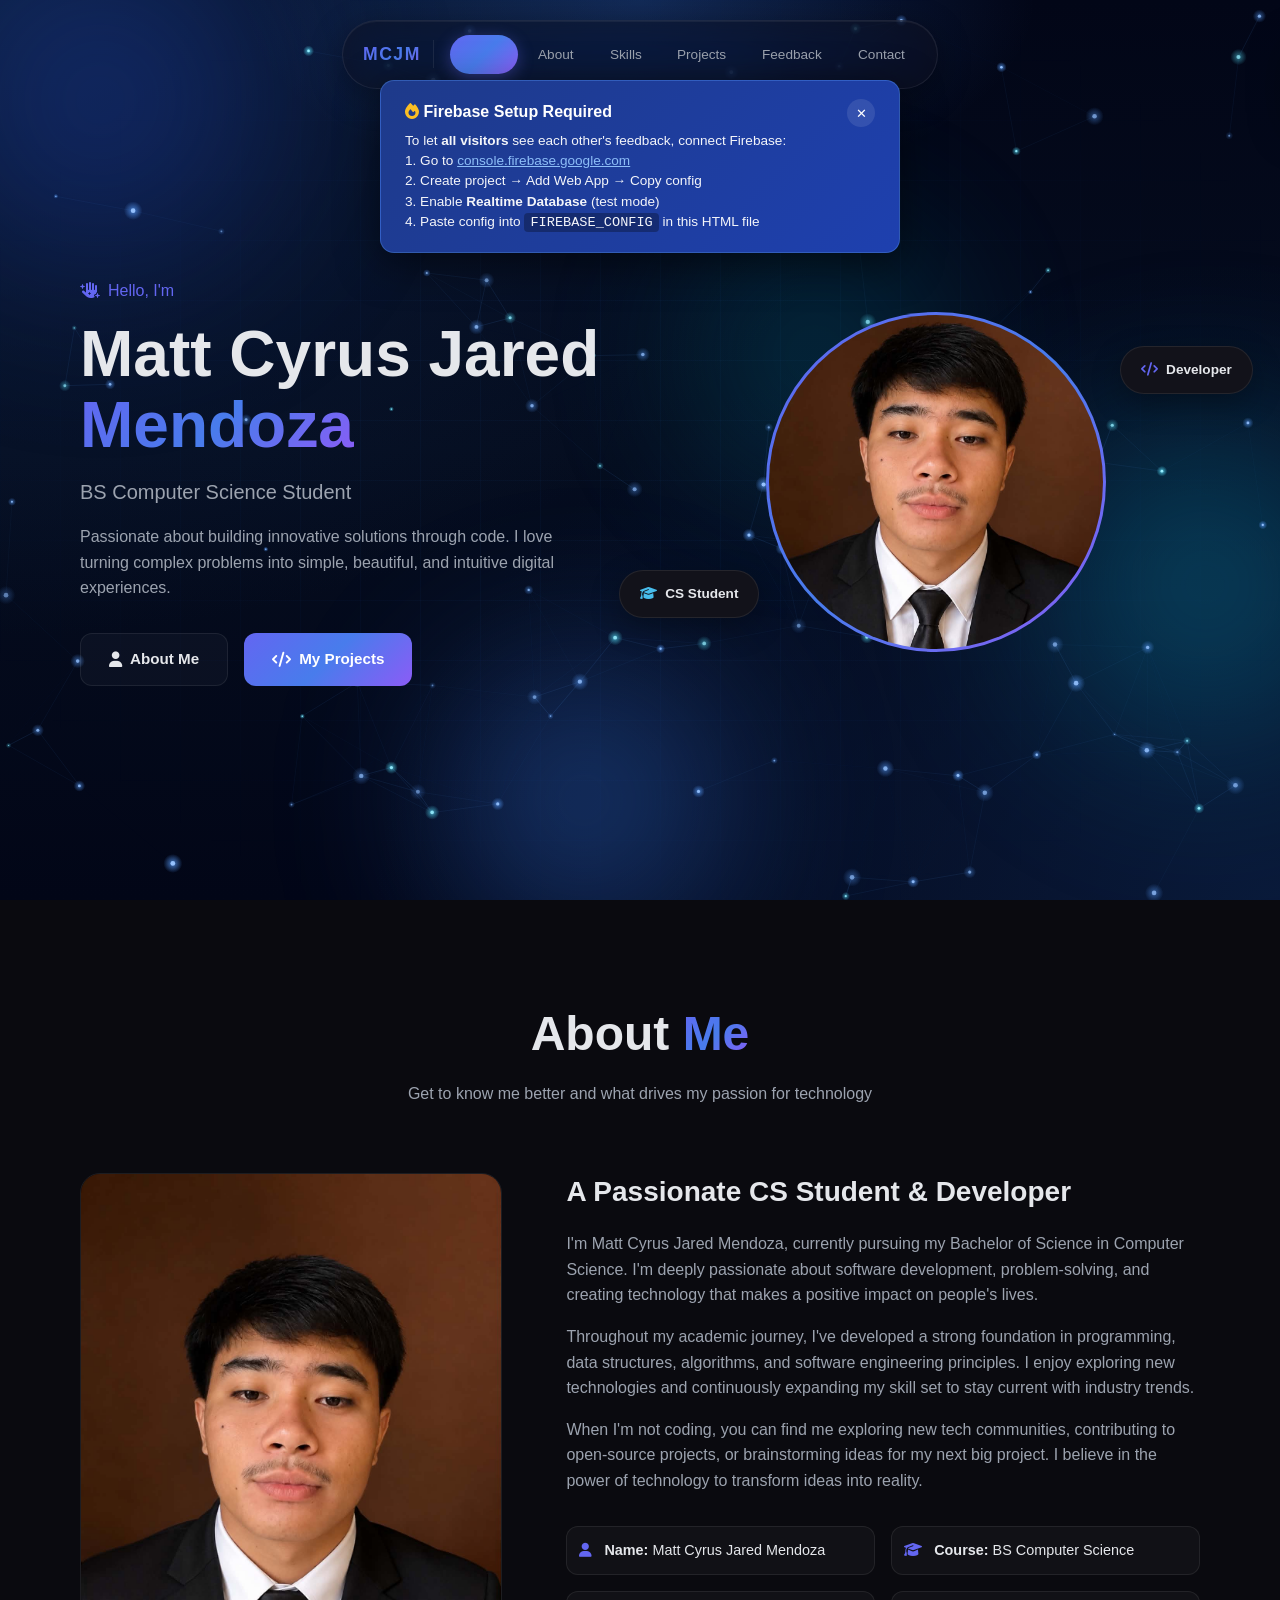
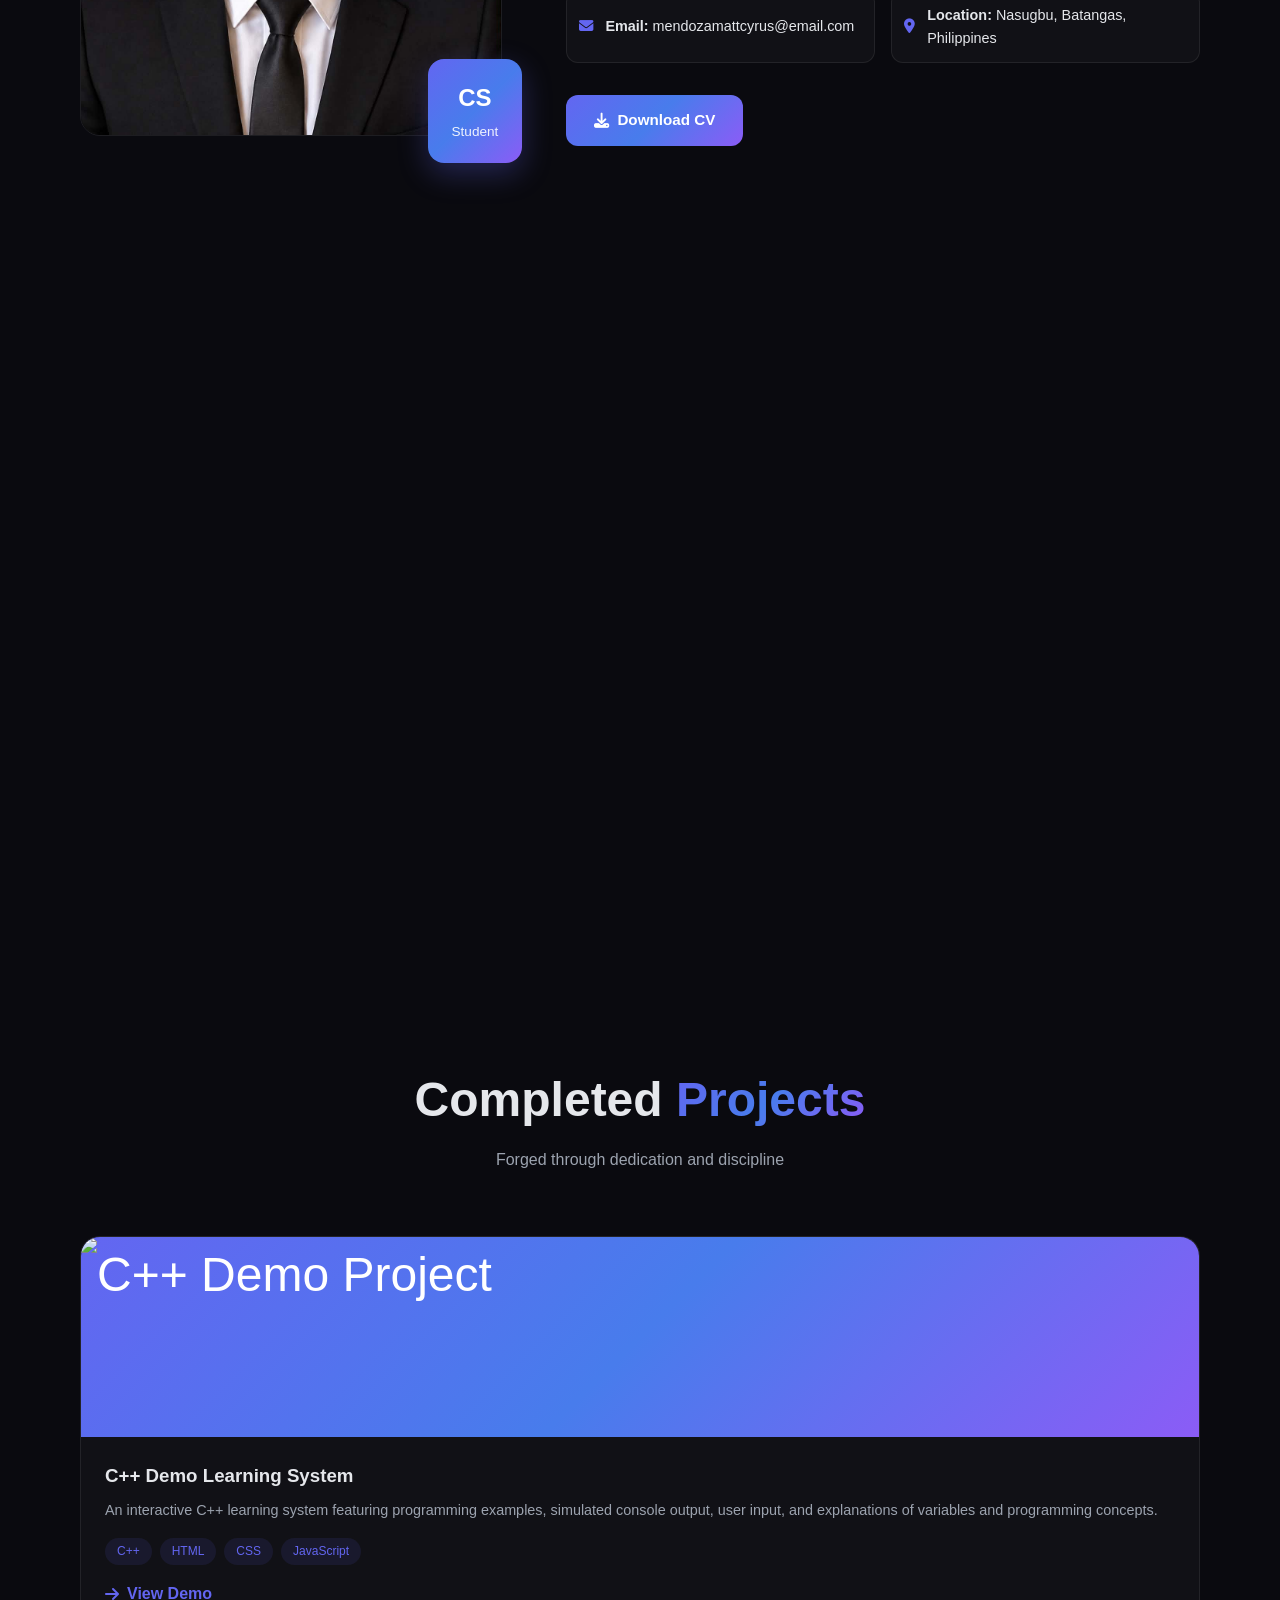
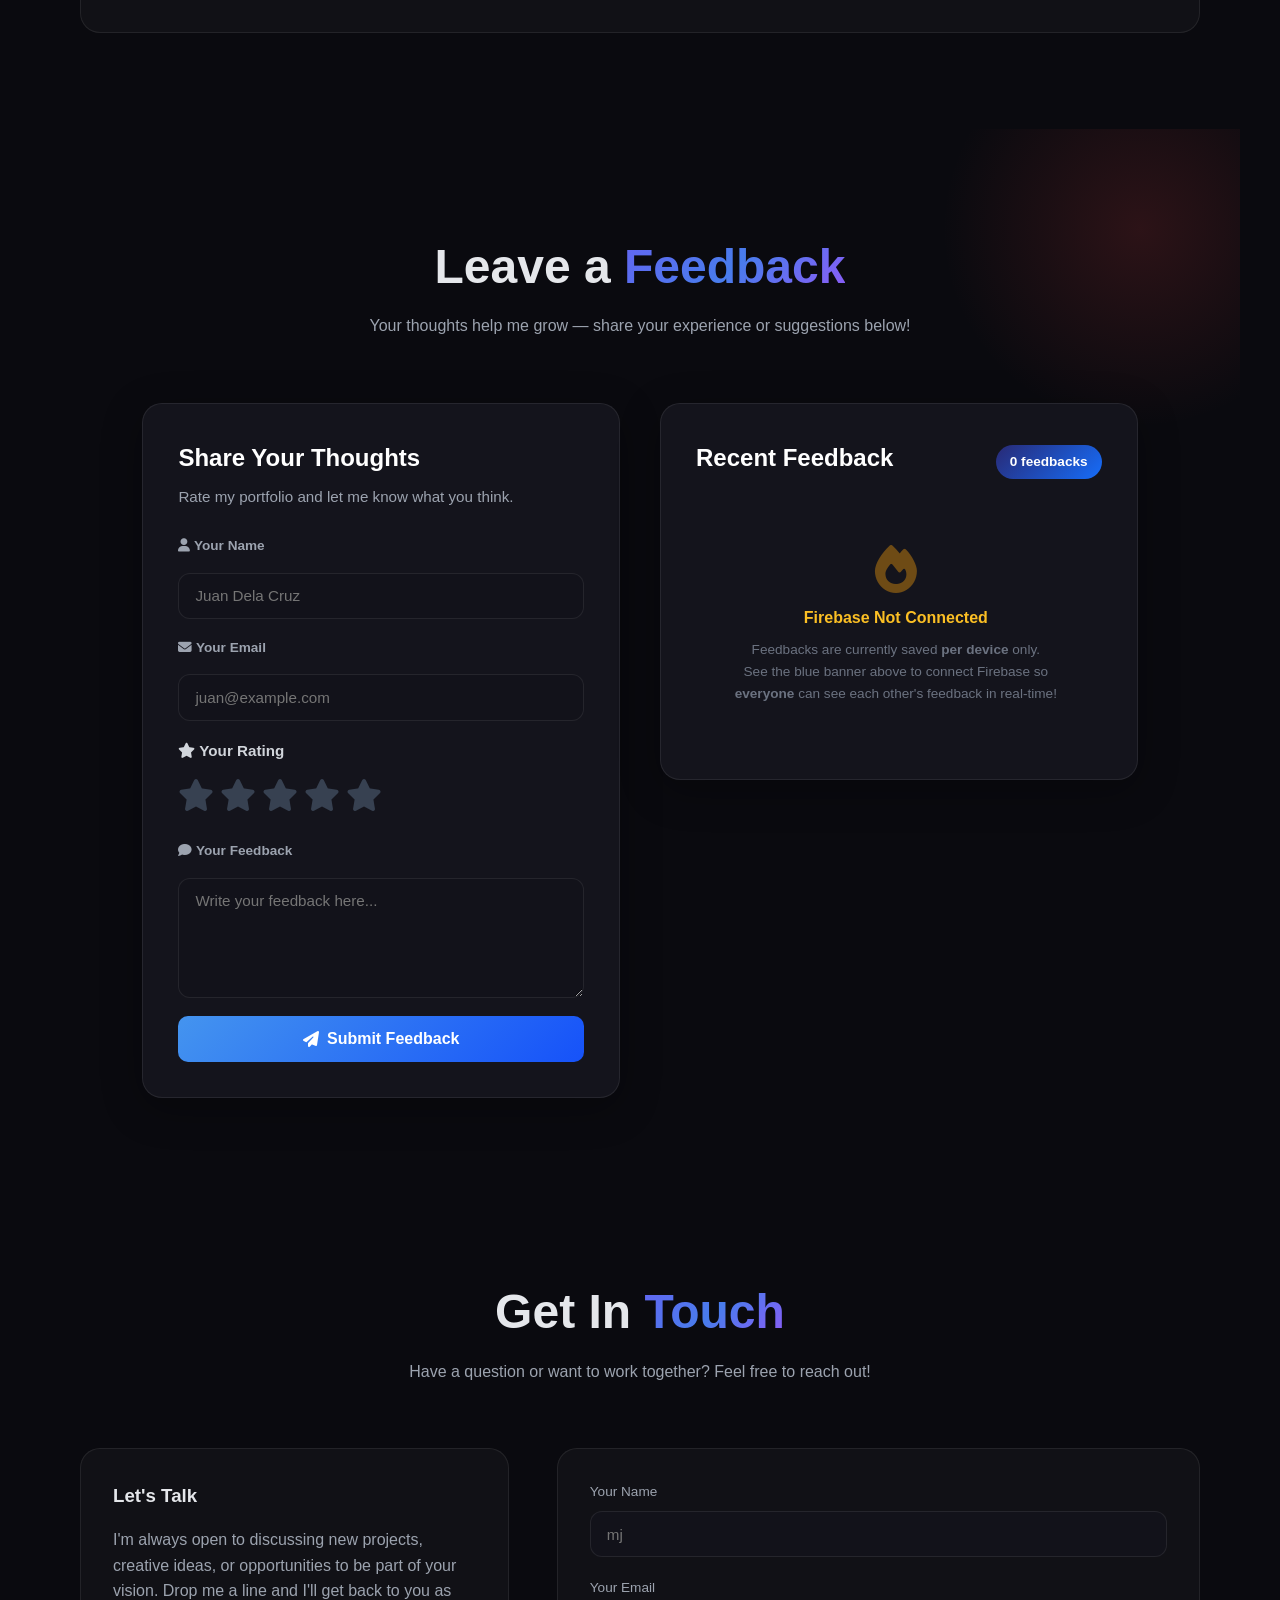
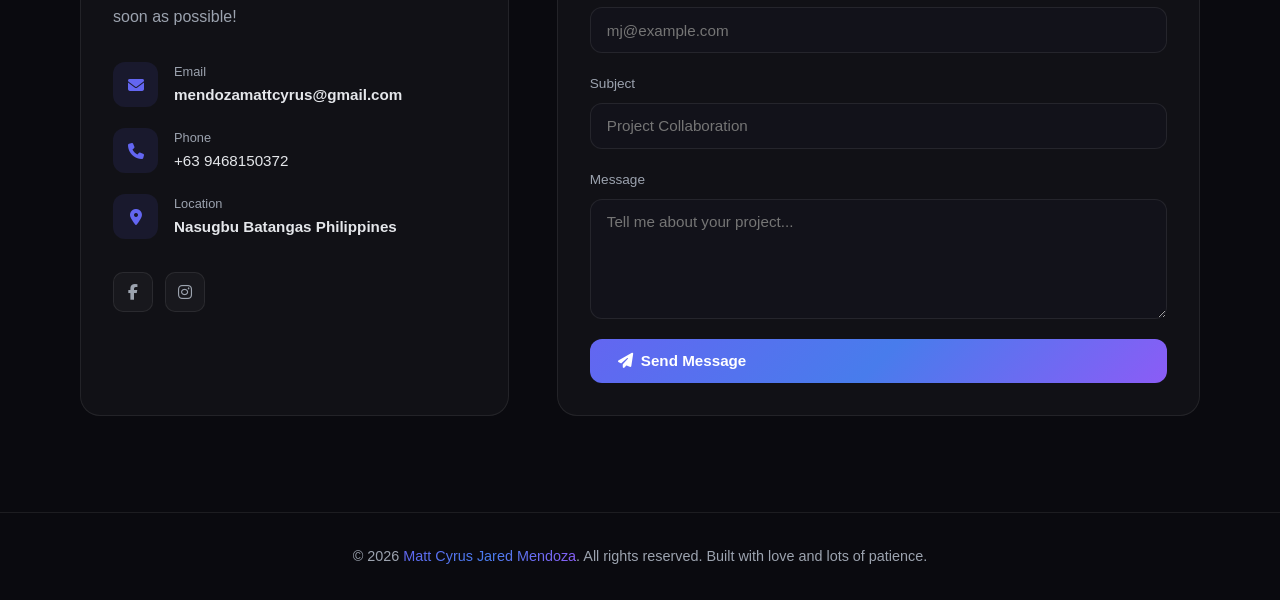
==== commit 72db05dd: "Update index.html" ====
--- a/index.html
+++ b/index.html
@@ -1,6 +1,5 @@
 <!DOCTYPE html>
 <html lang="en">
-
 <head>
     <meta charset="UTF-8">
     <meta name="viewport" content="width=device-width, initial-scale=1.0">
@@ -11,7 +10,35 @@
     <link rel="stylesheet" href="https://cdn.jsdelivr.net/fontsource/fonts/inter@latest/latin-400-normal.css">
     <link rel="stylesheet" href="https://cdn.jsdelivr.net/fontsource/fonts/inter@latest/latin-600-normal.css">
     <link rel="stylesheet" href="https://cdn.jsdelivr.net/fontsource/fonts/inter@latest/latin-700-normal.css">
-    
+
+    <!--
+    ============================================================
+    🔥 FIREBASE SETUP — SO EVERYONE CAN SEE EACH OTHER'S FEEDBACK
+    ============================================================
+    The previous version used localStorage, which is PER DEVICE.
+    To share feedbacks across all visitors, we use Firebase (free).
+
+    STEPS (takes ~5 minutes):
+    1. Go to https://console.firebase.google.com/
+    2. Click "Add project" → name it (e.g. "matt-portfolio") → Create
+    3. In the project overview, click the Web icon (</>) to add a web app
+    4. Name it "portfolio" → Register app → Copy the firebaseConfig object
+    5. On the left menu, go to "Build" → "Realtime Database" → Create Database
+       → Choose "Start in test mode" → Pick location → Enable
+    6. Paste your config into the FIREBASE_CONFIG object below (replace the placeholders)
+    7. Save and refresh — DONE! Everyone now sees everyone's feedback in real-time.
+
+    Note: Test mode expires after 30 days. After that, update the rules to:
+    {
+      "rules": {
+        "feedbacks": {
+          ".read": true,
+          ".write": true
+        }
+      }
+    }
+    ============================================================
+    -->
 </head>
 <body>
 
@@ -26,6 +53,23 @@
         <div class="bg-shooting-star"></div>
         <div class="bg-shooting-star"></div>
         <canvas id="bgCanvas"></canvas>
+    </div>
+
+    <!-- Firebase Setup Banner (hidden once configured) -->
+    <div id="fbSetupBanner" style="display:none; position:fixed; top:80px; left:50%; transform:translateX(-50%); z-index:9999; background:linear-gradient(135deg,#1e3a8a,#1e40af); color:#fff; padding:18px 24px; border-radius:14px; box-shadow:0 10px 40px rgba(0,0,0,0.5); max-width:90%; width:520px; font-family:'Inter',sans-serif; border:1px solid rgba(96,165,250,0.3);">
+        <div style="display:flex; justify-content:space-between; align-items:flex-start; gap:12px;">
+            <div>
+                <strong style="font-size:1rem; display:block; margin-bottom:6px;"><i class="fas fa-fire" style="color:#fbbf24;"></i> Firebase Setup Required</strong>
+                <p style="font-size:0.85rem; line-height:1.5; margin:0; opacity:0.95;">
+                    To let <b>all visitors</b> see each other's feedback, connect Firebase:<br>
+                    1. Go to <a href="https://console.firebase.google.com/" target="_blank" style="color:#93c5fd;">console.firebase.google.com</a><br>
+                    2. Create project → Add Web App → Copy config<br>
+                    3. Enable <b>Realtime Database</b> (test mode)<br>
+                    4. Paste config into <code style="background:rgba(0,0,0,0.3); padding:2px 6px; border-radius:4px;">FIREBASE_CONFIG</code> in this HTML file
+                </p>
+            </div>
+            <button onclick="document.getElementById('fbSetupBanner').style.display='none'" style="background:rgba(255,255,255,0.1); border:none; color:#fff; width:28px; height:28px; border-radius:50%; cursor:pointer; flex-shrink:0;">✕</button>
+        </div>
     </div>
 
     <nav id="navbar">
@@ -49,9 +93,7 @@
     <section class="hero" id="home">
         <div class="hero-content">
             <div class="hero-text">
-                <p class="greeting">
-                    <i class="fas fa-hand-sparkles"></i> Hello, I'm
-                </p>
+                <p class="greeting"><i class="fas fa-hand-sparkles"></i> Hello, I'm</p>
                 <h1>Matt Cyrus Jared<br><span class="gradient">Mendoza</span></h1>
                 <p class="subtitle">BS Computer Science Student</p>
                 <p class="description">Passionate about building innovative solutions through code. I love turning complex problems into simple, beautiful, and intuitive digital experiences.</p>
@@ -61,33 +103,19 @@
                 </div>
             </div>
             <div class="hero-image">
-                <div class="image-wrapper">
-                    <img src="matt.jpg" alt="Matt Cyrus Jared Mendoza">
-                </div>
-                <div class="floating-badge badge-1">
-                    <i class="fas fa-code" style="color: var(--primary);"></i>
-                    <span>Developer</span>
-                </div>
-                <div class="floating-badge badge-2">
-                    <i class="fas fa-graduation-cap" style="color: var(--secondary);"></i>
-                    <span>CS Student</span>
-                </div>
+                <div class="image-wrapper"><img src="matt.jpg" alt="Matt Cyrus Jared Mendoza"></div>
+                <div class="floating-badge badge-1"><i class="fas fa-code" style="color: var(--primary);"></i><span>Developer</span></div>
+                <div class="floating-badge badge-2"><i class="fas fa-graduation-cap" style="color: var(--secondary);"></i><span>CS Student</span></div>
             </div>
         </div>
     </section>
 
     <section id="about">
-        <div class="section-header reveal">
-            <h2>About <span class="gradient">Me</span></h2>
-            <p>Get to know me better and what drives my passion for technology</p>
-        </div>
+        <div class="section-header reveal"><h2>About <span class="gradient">Me</span></h2><p>Get to know me better and what drives my passion for technology</p></div>
         <div class="about-grid">
             <div class="about-image-container reveal">
                 <img src="matt.jpg" alt="About Matt Cyrus Jared Mendoza" class="about-img">
-                <div class="experience-badge">
-                    <span class="number">CS</span>
-                    <span class="label">Student</span>
-                </div>
+                <div class="experience-badge"><span class="number">CS</span><span class="label">Student</span></div>
             </div>
             <div class="about-content reveal">
                 <h3>A Passionate CS Student & Developer</h3>
@@ -95,22 +123,10 @@
                 <p>Throughout my academic journey, I've developed a strong foundation in programming, data structures, algorithms, and software engineering principles. I enjoy exploring new technologies and continuously expanding my skill set to stay current with industry trends.</p>
                 <p>When I'm not coding, you can find me exploring new tech communities, contributing to open-source projects, or brainstorming ideas for my next big project. I believe in the power of technology to transform ideas into reality.</p>
                 <div class="about-info">
-                    <div class="about-info-item">
-                        <i class="fas fa-user"></i>
-                        <span><strong>Name:</strong> Matt Cyrus Jared Mendoza</span>
-                    </div>
-                    <div class="about-info-item">
-                        <i class="fas fa-graduation-cap"></i>
-                        <span><strong>Course:</strong> BS Computer Science</span>
-                    </div>
-                    <div class="about-info-item">
-                        <i class="fas fa-envelope"></i>
-                        <span><strong>Email:</strong> mendozamattcyrus@email.com</span>
-                    </div>
-                    <div class="about-info-item">
-                        <i class="fas fa-map-marker-alt"></i>
-                        <span><strong>Location:</strong> Nasugbu, Batangas, Philippines</span>
-                    </div>
+                    <div class="about-info-item"><i class="fas fa-user"></i><span><strong>Name:</strong> Matt Cyrus Jared Mendoza</span></div>
+                    <div class="about-info-item"><i class="fas fa-graduation-cap"></i><span><strong>Course:</strong> BS Computer Science</span></div>
+                    <div class="about-info-item"><i class="fas fa-envelope"></i><span><strong>Email:</strong> mendozamattcyrus@email.com</span></div>
+                    <div class="about-info-item"><i class="fas fa-map-marker-alt"></i><span><strong>Location:</strong> Nasugbu, Batangas, Philippines</span></div>
                 </div>
                 <a href="#contact" class="btn btn-primary"><i class="fas fa-download"></i> Download CV</a>
             </div>
@@ -118,59 +134,24 @@
     </section>
 
     <section id="skills">
-        <div class="section-header reveal">
-            <h2>My <span class="gradient">Skills</span></h2>
-            <p>Technologies and tools I work with to bring ideas to life</p>
-        </div>
+        <div class="section-header reveal"><h2>My <span class="gradient">Skills</span></h2><p>Technologies and tools I work with to bring ideas to life</p></div>
         <div class="skills-grid">
-            <div class="skill-card reveal">
-                <div class="icon"><i class="fas fa-code"></i></div>
-                <h3>Frontend Development</h3>
-                <p>Building responsive and interactive user interfaces with modern technologies.</p>
-                <div class="skill-tags">
-                    <span>HTML5</span><span>CSS3</span><span>JavaScript</span><span>React</span>
-                </div>
-            </div>
-            <div class="skill-card reveal">
-                <div class="icon"><i class="fas fa-server"></i></div>
-                <h3>Backend Development</h3>
-                <p>Creating robust server-side applications and RESTful APIs.</p>
-                <div class="skill-tags"><span>Node.js</span></div>
-            </div>
-            <div class="skill-card reveal">
-                <div class="icon"><i class="fas fa-database"></i></div>
-                <h3>Database Management</h3>
-                <p>Designing and managing efficient database systems.</p>
-                <div class="skill-tags"><span>MySQL</span></div>
-            </div>
-            <div class="skill-card reveal">
-                <div class="icon"><i class="fas fa-tools"></i></div>
-                <h3>Tools & Others</h3>
-                <p>Development tools and methodologies I use for everyday programming.</p>
-                <div class="skill-tags"><span>VS Code</span></div>
-            </div>
+            <div class="skill-card reveal"><div class="icon"><i class="fas fa-code"></i></div><h3>Frontend Development</h3><p>Building responsive and interactive user interfaces with modern technologies.</p><div class="skill-tags"><span>HTML5</span><span>CSS3</span><span>JavaScript</span><span>React</span></div></div>
+            <div class="skill-card reveal"><div class="icon"><i class="fas fa-server"></i></div><h3>Backend Development</h3><p>Creating robust server-side applications and RESTful APIs.</p><div class="skill-tags"><span>Node.js</span></div></div>
+            <div class="skill-card reveal"><div class="icon"><i class="fas fa-database"></i></div><h3>Database Management</h3><p>Designing and managing efficient database systems.</p><div class="skill-tags"><span>MySQL</span></div></div>
+            <div class="skill-card reveal"><div class="icon"><i class="fas fa-tools"></i></div><h3>Tools & Others</h3><p>Development tools and methodologies I use for everyday programming.</p><div class="skill-tags"><span>VS Code</span></div></div>
         </div>
     </section>
 
     <section id="projects" class="projects-section">
-        <div class="section-header reveal">
-            <h2>Completed <span class="gradient">Projects</span></h2>
-            <p>Forged through dedication and discipline</p>
-        </div>
+        <div class="section-header reveal"><h2>Completed <span class="gradient">Projects</span></h2><p>Forged through dedication and discipline</p></div>
         <div class="projects-grid">
             <div class="project-card reveal">
-                <div class="project-image">
-                    <img src="demo.jpg" alt="C++ Demo Project">
-                </div>
+                <div class="project-image"><img src="demo.jpg" alt="C++ Demo Project"></div>
                 <div class="project-content">
                     <h3 class="project-title">C++ Demo Learning System</h3>
                     <p class="project-desc">An interactive C++ learning system featuring programming examples, simulated console output, user input, and explanations of variables and programming concepts.</p>
-                    <div class="project-tags">
-                        <span class="project-tag">C++</span>
-                        <span class="project-tag">HTML</span>
-                        <span class="project-tag">CSS</span>
-                        <span class="project-tag">JavaScript</span>
-                    </div>
+                    <div class="project-tags"><span class="project-tag">C++</span><span class="project-tag">HTML</span><span class="project-tag">CSS</span><span class="project-tag">JavaScript</span></div>
                     <a href="mydemo.html" class="project-link"><i class="fas fa-arrow-right"></i>View Demo</a>
                 </div>
             </div>
@@ -179,45 +160,26 @@
 
     <!-- ========== FEEDBACK SECTION ========== -->
     <section id="feedback">
-        <div class="section-header reveal">
-            <h2>Leave a <span class="gradient">Feedback</span></h2>
-            <p>Your thoughts help me grow — share your experience or suggestions below!</p>
-        </div>
+        <div class="section-header reveal"><h2>Leave a <span class="gradient">Feedback</span></h2><p>Your thoughts help me grow — share your experience or suggestions below!</p></div>
         <div class="feedback-wrapper">
             <div class="feedback-form-card reveal">
                 <h3>Share Your Thoughts</h3>
                 <p>Rate my portfolio and let me know what you think.</p>
                 <form id="feedbackForm" novalidate>
-                    <div class="form-group">
-                        <label for="fbName"><i class="fas fa-user"></i> Your Name</label>
-                        <input type="text" id="fbName" name="fbName" placeholder="Juan Dela Cruz" required maxlength="50">
-                    </div>
-                    <div class="form-group">
-                        <label for="fbEmail"><i class="fas fa-envelope"></i> Your Email</label>
-                        <input type="email" id="fbEmail" name="fbEmail" placeholder="juan@example.com" required>
-                    </div>
+                    <div class="form-group"><label for="fbName"><i class="fas fa-user"></i> Your Name</label><input type="text" id="fbName" name="fbName" placeholder="Juan Dela Cruz" required maxlength="50"></div>
+                    <div class="form-group"><label for="fbEmail"><i class="fas fa-envelope"></i> Your Email</label><input type="email" id="fbEmail" name="fbEmail" placeholder="juan@example.com" required></div>
                     <div class="rating-group">
                         <label><i class="fas fa-star"></i> Your Rating</label>
                         <div class="star-rating">
-                            <input type="radio" id="star5" name="rating" value="5" required>
-                            <label for="star5" title="5 stars"><i class="fas fa-star"></i></label>
-                            <input type="radio" id="star4" name="rating" value="4">
-                            <label for="star4" title="4 stars"><i class="fas fa-star"></i></label>
-                            <input type="radio" id="star3" name="rating" value="3">
-                            <label for="star3" title="3 stars"><i class="fas fa-star"></i></label>
-                            <input type="radio" id="star2" name="rating" value="2">
-                            <label for="star2" title="2 stars"><i class="fas fa-star"></i></label>
-                            <input type="radio" id="star1" name="rating" value="1">
-                            <label for="star1" title="1 star"><i class="fas fa-star"></i></label>
+                            <input type="radio" id="star5" name="rating" value="5" required><label for="star5" title="5 stars"><i class="fas fa-star"></i></label>
+                            <input type="radio" id="star4" name="rating" value="4"><label for="star4" title="4 stars"><i class="fas fa-star"></i></label>
+                            <input type="radio" id="star3" name="rating" value="3"><label for="star3" title="3 stars"><i class="fas fa-star"></i></label>
+                            <input type="radio" id="star2" name="rating" value="2"><label for="star2" title="2 stars"><i class="fas fa-star"></i></label>
+                            <input type="radio" id="star1" name="rating" value="1"><label for="star1" title="1 star"><i class="fas fa-star"></i></label>
                         </div>
                     </div>
-                    <div class="form-group">
-                        <label for="fbMessage"><i class="fas fa-comment"></i> Your Feedback</label>
-                        <textarea id="fbMessage" name="fbMessage" placeholder="Write your feedback here..." required maxlength="500"></textarea>
-                    </div>
-                    <button type="submit" class="btn-primary" id="fbSubmitBtn">
-                        <i class="fas fa-paper-plane"></i> Submit Feedback
-                    </button>
+                    <div class="form-group"><label for="fbMessage"><i class="fas fa-comment"></i> Your Feedback</label><textarea id="fbMessage" name="fbMessage" placeholder="Write your feedback here..." required maxlength="500"></textarea></div>
+                    <button type="submit" class="btn-primary" id="fbSubmitBtn"><i class="fas fa-paper-plane"></i> Submit Feedback</button>
                 </form>
             </div>
 
@@ -226,52 +188,26 @@
                     <h3>Recent Feedback</h3>
                     <div style="display: flex; gap: 8px; align-items: center;">
                         <span class="feedback-count" id="feedbackCount">0 feedbacks</span>
-                        <button class="clear-feedback-btn" id="clearFeedbackBtn" title="Clear all feedbacks" style="display:none;">
-                            <i class="fas fa-trash"></i> Clear
-                        </button>
+                        <button class="clear-feedback-btn" id="clearFeedbackBtn" title="Clear all feedbacks" style="display:none;"><i class="fas fa-trash"></i> Clear</button>
                     </div>
                 </div>
                 <div class="feedback-list" id="feedbackList">
-                    <div class="feedback-empty">
-                        <i class="far fa-comment-dots"></i>
-                        <p>No feedbacks yet. Be the first to share your thoughts!</p>
-                    </div>
+                    <div class="feedback-empty"><i class="fas fa-spinner fa-spin"></i><p>Loading feedbacks...</p></div>
                 </div>
             </div>
         </div>
     </section>
 
     <section id="contact">
-        <div class="section-header reveal">
-            <h2>Get In <span class="gradient">Touch</span></h2>
-            <p>Have a question or want to work together? Feel free to reach out!</p>
-        </div>
+        <div class="section-header reveal"><h2>Get In <span class="gradient">Touch</span></h2><p>Have a question or want to work together? Feel free to reach out!</p></div>
         <div class="contact-container">
             <div class="contact-info reveal">
                 <h3>Let's Talk</h3>
                 <p>I'm always open to discussing new projects, creative ideas, or opportunities to be part of your vision. Drop me a line and I'll get back to you as soon as possible!</p>
                 <div class="contact-details">
-                    <div class="contact-item">
-                        <div class="icon-box"><i class="fas fa-envelope"></i></div>
-                        <div class="info">
-                            <span>Email</span>
-                            <strong>mendozamattcyrus@gmail.com</strong>
-                        </div>
-                    </div>
-                    <div class="contact-item">
-                        <div class="icon-box"><i class="fas fa-phone"></i></div>
-                        <div class="info">
-                            <span>Phone</span>
-                            <a href="tel:+63 9468150372">+63 9468150372</a>
-                        </div>
-                    </div>
-                    <div class="contact-item">
-                        <div class="icon-box"><i class="fas fa-map-marker-alt"></i></div>
-                        <div class="info">
-                            <span>Location</span>
-                            <strong>Nasugbu Batangas Philippines</strong>
-                        </div>
-                    </div>
+                    <div class="contact-item"><div class="icon-box"><i class="fas fa-envelope"></i></div><div class="info"><span>Email</span><strong>mendozamattcyrus@gmail.com</strong></div></div>
+                    <div class="contact-item"><div class="icon-box"><i class="fas fa-phone"></i></div><div class="info"><span>Phone</span><a href="tel:+63 9468150372">+63 9468150372</a></div></div>
+                    <div class="contact-item"><div class="icon-box"><i class="fas fa-map-marker-alt"></i></div><div class="info"><span>Location</span><strong>Nasugbu Batangas Philippines</strong></div></div>
                 </div>
                 <div class="social-links">
                     <a href="https://www.facebook.com/share/19U5qeDpb5/?mibextid=wwXIfr" target="_blank" rel="noopener noreferrer" aria-label="Facebook"><i class="fab fa-facebook-f"></i></a>
@@ -279,57 +215,32 @@
                 </div>
             </div>
             <form class="contact-form reveal" id="contactForm">
-                <div class="form-group">
-                    <label for="name">Your Name</label>
-                    <input type="text" id="name" name="name" placeholder="mj" required>
-                </div>
-                <div class="form-group">
-                    <label for="email">Your Email</label>
-                    <input type="email" id="email" name="email" placeholder="mj@example.com" required>
-                </div>
-                <div class="form-group">
-                    <label for="subject">Subject</label>
-                    <input type="text" id="subject" name="subject" placeholder="Project Collaboration" required>
-                </div>
-                <div class="form-group">
-                    <label for="message">Message</label>
-                    <textarea id="message" name="message" placeholder="Tell me about your project..." required></textarea>
-                </div>
+                <div class="form-group"><label for="name">Your Name</label><input type="text" id="name" name="name" placeholder="mj" required></div>
+                <div class="form-group"><label for="email">Your Email</label><input type="email" id="email" name="email" placeholder="mj@example.com" required></div>
+                <div class="form-group"><label for="subject">Subject</label><input type="text" id="subject" name="subject" placeholder="Project Collaboration" required></div>
+                <div class="form-group"><label for="message">Message</label><textarea id="message" name="message" placeholder="Tell me about your project..." required></textarea></div>
                 <button type="submit" class="btn btn-primary"><i class="fas fa-paper-plane"></i>Send Message</button>
             </form>
         </div>
     </section>
 
-    <footer>
-        <p>© 2026 <span class="gradient">Matt Cyrus Jared Mendoza</span>. All rights reserved. Built with love and lots of patience.</p>
-    </footer>
-
-    <!-- Toast Notification -->
-    <div class="toast" id="toast">
-        <div class="toast-icon"><i class="fas fa-check"></i></div>
-        <div class="toast-content">
-            <strong id="toastTitle">Success!</strong>
-            <span id="toastMessage">Your feedback has been submitted.</span>
-        </div>
-    </div>
-
-    <!-- Detail Modal -->
-    <div class="fb-modal-overlay" id="fbModal">
-        <div class="fb-modal">
-            <button class="fb-modal-close" id="fbModalClose"><i class="fas fa-times"></i></button>
-            <div id="fbModalContent"></div>
-        </div>
-    </div>
+    <footer><p>© 2026 <span class="gradient">Matt Cyrus Jared Mendoza</span>. All rights reserved. Built with love and lots of patience.</p></footer>
+
+    <div class="toast" id="toast"><div class="toast-icon"><i class="fas fa-check"></i></div><div class="toast-content"><strong id="toastTitle">Success!</strong><span id="toastMessage">Your feedback has been submitted.</span></div></div>
+    <div class="fb-modal-overlay" id="fbModal"><div class="fb-modal"><button class="fb-modal-close" id="fbModalClose"><i class="fas fa-times"></i></button><div id="fbModalContent"></div></div></div>
 
     <script src="mp.js"></script>
 
-    <!-- ========== ANIMATED PARTICLE NETWORK BACKGROUND ========== -->
+    <!-- ========== FIREBASE SDK (compat version - works in plain HTML) ========== -->
+    <script src="https://www.gstatic.com/firebasejs/10.12.2/firebase-app-compat.js"></script>
+    <script src="https://www.gstatic.com/firebasejs/10.12.2/firebase-database-compat.js"></script>
+
+    <!-- ========== ANIMATED PARTICLE BACKGROUND ========== -->
     <script>
         (function() {
             const canvas = document.getElementById('bgCanvas');
             if (!canvas) return;
             const ctx = canvas.getContext('2d');
-
             let particles = [];
             let mouse = { x: null, y: null, radius: 150 };
             let animationId;
@@ -340,29 +251,22 @@
                 height = canvas.height = window.innerHeight;
                 initParticles();
             }
-
             function initParticles() {
                 particles = [];
-                // Density based on screen size
                 const density = Math.min((width * height) / 12000, 120);
                 const count = Math.max(40, Math.floor(density));
                 for (let i = 0; i < count; i++) {
                     particles.push({
-                        x: Math.random() * width,
-                        y: Math.random() * height,
-                        vx: (Math.random() - 0.5) * 0.4,
-                        vy: (Math.random() - 0.5) * 0.4,
+                        x: Math.random() * width, y: Math.random() * height,
+                        vx: (Math.random() - 0.5) * 0.4, vy: (Math.random() - 0.5) * 0.4,
                         size: Math.random() * 1.8 + 0.6,
                         baseAlpha: Math.random() * 0.5 + 0.3,
-                        hue: Math.random() > 0.7 ? 190 : 215 // mix of cyan and blue
+                        hue: Math.random() > 0.7 ? 190 : 215
                     });
                 }
             }
-
             function drawParticles() {
                 ctx.clearRect(0, 0, width, height);
-
-                // Draw connections first
                 for (let i = 0; i < particles.length; i++) {
                     for (let j = i + 1; j < particles.length; j++) {
                         const dx = particles[i].x - particles[j].x;
@@ -379,13 +283,9 @@
                         }
                     }
                 }
-
-                // Draw particles
                 particles.forEach(p => {
-                    // Mouse interaction
                     if (mouse.x !== null) {
-                        const dx = p.x - mouse.x;
-                        const dy = p.y - mouse.y;
+                        const dx = p.x - mouse.x; const dy = p.y - mouse.y;
                         const dist = Math.sqrt(dx * dx + dy * dy);
                         if (dist < mouse.radius) {
                             const force = (mouse.radius - dist) / mouse.radius;
@@ -393,76 +293,45 @@
                             p.y += (dy / dist) * force * 1.5;
                         }
                     }
-
-                    // Update position
-                    p.x += p.vx;
-                    p.y += p.vy;
-
-                    // Wrap around edges
-                    if (p.x < 0) p.x = width;
-                    if (p.x > width) p.x = 0;
-                    if (p.y < 0) p.y = height;
-                    if (p.y > height) p.y = 0;
-
-                    // Draw glow
+                    p.x += p.vx; p.y += p.vy;
+                    if (p.x < 0) p.x = width; if (p.x > width) p.x = 0;
+                    if (p.y < 0) p.y = height; if (p.y > height) p.y = 0;
                     const gradient = ctx.createRadialGradient(p.x, p.y, 0, p.x, p.y, p.size * 4);
                     gradient.addColorStop(0, `hsla(${p.hue}, 90%, 65%, ${p.baseAlpha})`);
                     gradient.addColorStop(1, `hsla(${p.hue}, 90%, 65%, 0)`);
                     ctx.fillStyle = gradient;
-                    ctx.beginPath();
-                    ctx.arc(p.x, p.y, p.size * 4, 0, Math.PI * 2);
-                    ctx.fill();
-
-                    // Draw core
+                    ctx.beginPath(); ctx.arc(p.x, p.y, p.size * 4, 0, Math.PI * 2); ctx.fill();
                     ctx.fillStyle = `hsla(${p.hue}, 100%, 80%, ${p.baseAlpha + 0.2})`;
-                    ctx.beginPath();
-                    ctx.arc(p.x, p.y, p.size, 0, Math.PI * 2);
-                    ctx.fill();
+                    ctx.beginPath(); ctx.arc(p.x, p.y, p.size, 0, Math.PI * 2); ctx.fill();
                 });
-
                 animationId = requestAnimationFrame(drawParticles);
             }
-
-            // Mouse tracking
-            window.addEventListener('mousemove', (e) => {
-                mouse.x = e.clientX;
-                mouse.y = e.clientY;
-            });
-
-            window.addEventListener('mouseout', () => {
-                mouse.x = null;
-                mouse.y = null;
-            });
-
-            window.addEventListener('resize', () => {
-                cancelAnimationFrame(animationId);
-                resize();
-                drawParticles();
-            });
-
-            // Respect reduced motion preference
+            window.addEventListener('mousemove', (e) => { mouse.x = e.clientX; mouse.y = e.clientY; });
+            window.addEventListener('mouseout', () => { mouse.x = null; mouse.y = null; });
+            window.addEventListener('resize', () => { cancelAnimationFrame(animationId); resize(); drawParticles(); });
             const prefersReducedMotion = window.matchMedia('(prefers-reduced-motion: reduce)').matches;
-            if (!prefersReducedMotion) {
-                resize();
-                drawParticles();
-            } else {
-                resize();
-                // Draw once statically
-                ctx.clearRect(0, 0, width, height);
-                particles.forEach(p => {
-                    ctx.fillStyle = `hsla(${p.hue}, 100%, 80%, ${p.baseAlpha})`;
-                    ctx.beginPath();
-                    ctx.arc(p.x, p.y, p.size, 0, Math.PI * 2);
-                    ctx.fill();
-                });
-            }
+            if (!prefersReducedMotion) { resize(); drawParticles(); }
+            else { resize(); ctx.clearRect(0, 0, width, height); particles.forEach(p => { ctx.fillStyle = `hsla(${p.hue}, 100%, 80%, ${p.baseAlpha})`; ctx.beginPath(); ctx.arc(p.x, p.y, p.size, 0, Math.PI * 2); ctx.fill(); }); }
         })();
     </script>
 
+    <!-- ========== FEEDBACK SYSTEM WITH FIREBASE (SHARED ACROSS ALL VISITORS) ========== -->
     <script>
-        // ========== FUNCTIONAL FEEDBACK SYSTEM ==========
+        // ============================================================
+        // 🔥 PASTE YOUR FIREBASE CONFIG HERE (replace the placeholders)
+        // Get it from: Firebase Console → Project Settings → Your apps → Web app
+        // ============================================================
+        const FIREBASE_CONFIG = {
+            apiKey: "PASTE_YOUR_API_KEY_HERE",
+            authDomain: "PASTE_YOUR_PROJECT.firebaseapp.com",
+            databaseURL: "https://PASTE_YOUR_PROJECT-default-rtdb.firebaseio.com",
+            projectId: "PASTE_YOUR_PROJECT_ID",
+            storageBucket: "PASTE_YOUR_PROJECT.appspot.com",
+            messagingSenderId: "PASTE_YOUR_SENDER_ID",
+            appId: "PASTE_YOUR_APP_ID"
+        };
+
         (function() {
-            const STORAGE_KEY = 'mcjm_portfolio_feedbacks';
             const feedbackForm = document.getElementById('feedbackForm');
             const feedbackList = document.getElementById('feedbackList');
             const feedbackCount = document.getElementById('feedbackCount');
@@ -474,19 +343,67 @@
             const fbModal = document.getElementById('fbModal');
             const fbModalContent = document.getElementById('fbModalContent');
             const fbModalClose = document.getElementById('fbModalClose');
-
-            function loadFeedbacks() {
+            const setupBanner = document.getElementById('fbSetupBanner');
+
+            let db = null;
+            let feedbacksRef = null;
+            let isFirebaseConfigured = false;
+
+            // Check if Firebase is configured
+            function checkFirebaseConfig() {
+                const placeholder = "PASTE_YOUR_API_KEY_HERE";
+                if (FIREBASE_CONFIG.apiKey === placeholder || FIREBASE_CONFIG.apiKey.includes("PASTE_")) {
+                    isFirebaseConfigured = false;
+                    setupBanner.style.display = 'block';
+                    showLocalFallback();
+                    return false;
+                }
+                isFirebaseConfigured = true;
+                setupBanner.style.display = 'none';
+                return true;
+            }
+
+            // Initialize Firebase
+            function initFirebase() {
                 try {
-                    const data = localStorage.getItem(STORAGE_KEY);
-                    return data ? JSON.parse(data) : [];
-                } catch (e) { return []; }
-            }
-
-            function saveFeedbacks(list) {
-                try { localStorage.setItem(STORAGE_KEY, JSON.stringify(list)); }
-                catch (e) { console.warn('Storage error:', e); }
-            }
-
+                    if (!firebase.apps.length) {
+                        firebase.initializeApp(FIREBASE_CONFIG);
+                    }
+                    db = firebase.database();
+                    feedbacksRef = db.ref('feedbacks');
+
+                    // Listen for real-time updates — everyone sees new feedbacks instantly
+                    feedbacksRef.on('value', (snapshot) => {
+                        const data = snapshot.val() || {};
+                        const feedbacksArray = Object.keys(data).map(key => ({
+                            id: key,
+                            ...data[key]
+                        }));
+                        // Sort newest first
+                        feedbacksArray.sort((a, b) => new Date(b.date) - new Date(a.date));
+                        renderFeedbacks(feedbacksArray);
+                    }, (error) => {
+                        console.error('Firebase read error:', error);
+                        showToast('Connection Error', 'Could not load feedbacks. Check Firebase rules.', true);
+                    });
+                } catch (err) {
+                    console.error('Firebase init error:', err);
+                    showToast('Setup Error', 'Firebase configuration failed. See setup instructions.', true);
+                }
+            }
+
+            // Local fallback if Firebase not configured
+            function showLocalFallback() {
+                feedbackList.innerHTML = `
+                    <div class="feedback-empty">
+                        <i class="fas fa-fire" style="color:#f59e0b;"></i>
+                        <p style="color:#fbbf24; font-weight:600; margin-bottom:8px;">Firebase Not Connected</p>
+                        <p style="font-size:0.85rem;">Feedbacks are currently saved <b>per device</b> only.<br>See the blue banner above to connect Firebase so <b>everyone</b> can see each other's feedback in real-time!</p>
+                    </div>`;
+                feedbackCount.textContent = '0 feedbacks';
+            }
+
+            // ---------- Helpers ----------
             function timeAgo(dateString) {
                 const seconds = Math.floor((new Date() - new Date(dateString)) / 1000);
                 if (seconds < 60) return 'just now';
@@ -498,23 +415,20 @@
                 if (d < 7) return d + (d === 1 ? ' day ago' : ' days ago');
                 return new Date(dateString).toLocaleDateString('en-US', { month: 'short', day: 'numeric', year: 'numeric' });
             }
-
             function getInitials(name) {
                 return name.trim().split(/\s+/).map(w => w[0]).slice(0, 2).join('').toUpperCase() || '?';
             }
-
             function escapeHtml(str) {
                 const div = document.createElement('div');
                 div.textContent = str;
                 return div.innerHTML;
             }
-
             function isValidEmail(email) {
                 return /^[^\s@]+@[^\s@]+\.[^\s@]+$/.test(email);
             }
 
-            function renderFeedbacks() {
-                const feedbacks = loadFeedbacks();
+            // ---------- Render ----------
+            function renderFeedbacks(feedbacks) {
                 feedbackCount.textContent = feedbacks.length + (feedbacks.length === 1 ? ' feedback' : ' feedbacks');
                 clearFeedbackBtn.style.display = feedbacks.length > 0 ? 'inline-block' : 'none';
 
@@ -560,6 +474,7 @@
                 `).join('');
             }
 
+            // ---------- Toast ----------
             let toastTimer;
             function showToast(title, message, isError = false) {
                 toastTitle.textContent = title;
@@ -572,8 +487,10 @@
                 toastTimer = setTimeout(() => toast.classList.remove('show'), 3500);
             }
 
+            // ---------- Modal ----------
+            let currentFeedbacksCache = [];
             function openModal(id) {
-                const fb = loadFeedbacks().find(f => f.id == id);
+                const fb = currentFeedbacksCache.find(f => f.id == id);
                 if (!fb) return;
                 fbModalContent.innerHTML = `
                     <div class="fb-modal-header">
@@ -593,20 +510,18 @@
                 `;
                 fbModal.classList.add('active');
             }
-
             function closeModal() { fbModal.classList.remove('active'); }
-
             fbModalClose.addEventListener('click', closeModal);
             fbModal.addEventListener('click', (e) => { if (e.target === fbModal) closeModal(); });
             document.addEventListener('keydown', (e) => { if (e.key === 'Escape') closeModal(); });
 
+            // ---------- List Actions ----------
             feedbackList.addEventListener('click', (e) => {
                 const btn = e.target.closest('.fb-action-btn');
                 if (!btn) return;
                 const id = btn.dataset.id;
                 const action = btn.dataset.action;
-                const feedbacks = loadFeedbacks();
-                const fb = feedbacks.find(f => f.id == id);
+                const fb = currentFeedbacksCache.find(f => f.id == id);
                 if (!fb) return;
 
                 if (action === 'view') {
@@ -617,81 +532,91 @@
                     window.location.href = `mailto:${fb.email}?subject=${subject}&body=${body}`;
                 } else if (action === 'delete') {
                     if (confirm(`Delete feedback from ${fb.name}?`)) {
-                        const updated = feedbacks.filter(f => f.id != id);
-                        saveFeedbacks(updated);
-                        renderFeedbacks();
-                        showToast('Deleted', 'Feedback removed successfully.');
+                        if (isFirebaseConfigured && feedbacksRef) {
+                            feedbacksRef.child(id).remove()
+                                .then(() => showToast('Deleted', 'Feedback removed successfully.'))
+                                .catch(err => showToast('Error', 'Could not delete feedback.', true));
+                        }
                     }
                 }
             });
 
+            // ---------- Submit ----------
             feedbackForm.addEventListener('submit', function(e) {
                 e.preventDefault();
+
+                if (!isFirebaseConfigured) {
+                    showToast('Setup Required', 'Please configure Firebase first (see banner above).', true);
+                    return;
+                }
 
                 const name = document.getElementById('fbName').value.trim();
                 const email = document.getElementById('fbEmail').value.trim();
                 const message = document.getElementById('fbMessage').value.trim();
                 const ratingInput = document.querySelector('input[name="rating"]:checked');
 
-                if (!name || name.length < 2) {
-                    showToast('Invalid Name', 'Please enter your full name.', true);
-                    return;
-                }
-                if (!email || !isValidEmail(email)) {
-                    showToast('Invalid Email', 'Please enter a valid email address.', true);
-                    return;
-                }
-                if (!ratingInput) {
-                    showToast('Missing Rating', 'Please select a star rating.', true);
-                    return;
-                }
-                if (!message || message.length < 3) {
-                    showToast('Too Short', 'Feedback message is too short (min 3 chars).', true);
-                    return;
-                }
+                if (!name || name.length < 2) { showToast('Invalid Name', 'Please enter your full name.', true); return; }
+                if (!email || !isValidEmail(email)) { showToast('Invalid Email', 'Please enter a valid email address.', true); return; }
+                if (!ratingInput) { showToast('Missing Rating', 'Please select a star rating.', true); return; }
+                if (!message || message.length < 3) { showToast('Too Short', 'Feedback message is too short (min 3 chars).', true); return; }
 
                 fbSubmitBtn.disabled = true;
                 fbSubmitBtn.innerHTML = '<i class="fas fa-spinner fa-spin"></i> Submitting...';
 
-                setTimeout(() => {
-                    const newFeedback = {
-                        id: Date.now(),
-                        name,
-                        email,
-                        rating: parseInt(ratingInput.value),
-                        message,
-                        date: new Date().toISOString()
+                const newFeedback = {
+                    name,
+                    email,
+                    rating: parseInt(ratingInput.value),
+                    message,
+                    date: new Date().toISOString()
+                };
+
+                // Push to Firebase — all visitors will see it instantly via the listener
+                feedbacksRef.push(newFeedback)
+                    .then(() => {
+                        feedbackForm.reset();
+                        fbSubmitBtn.disabled = false;
+                        fbSubmitBtn.innerHTML = '<i class="fas fa-paper-plane"></i> Submit Feedback';
+                        showToast('Thank You! 🎉', 'Your feedback is now visible to everyone!');
+                        if (window.innerWidth <= 900) {
+                            setTimeout(() => {
+                                document.querySelector('.feedback-list-card').scrollIntoView({ behavior: 'smooth', block: 'start' });
+                            }, 400);
+                        }
+                    })
+                    .catch((err) => {
+                        console.error('Submit error:', err);
+                        fbSubmitBtn.disabled = false;
+                        fbSubmitBtn.innerHTML = '<i class="fas fa-paper-plane"></i> Submit Feedback';
+                        showToast('Error', 'Could not submit feedback. Check your connection.', true);
+                    });
+            });
+
+            // ---------- Clear All ----------
+            clearFeedbackBtn.addEventListener('click', function() {
+                if (!isFirebaseConfigured) return;
+                if (confirm('Are you sure you want to delete ALL feedbacks? This cannot be undone.')) {
+                    feedbacksRef.remove()
+                        .then(() => showToast('Cleared', 'All feedbacks have been removed.'))
+                        .catch(err => showToast('Error', 'Could not clear feedbacks.', true));
+                }
+            });
+
+            // ---------- Cache updates for modal/view actions ----------
+            if (typeof firebase !== 'undefined') {
+                if (checkFirebaseConfig()) {
+                    initFirebase();
+                    // Keep a cache for modal/view actions
+                    const origRender = renderFeedbacks;
+                    renderFeedbacks = function(arr) {
+                        currentFeedbacksCache = arr;
+                        origRender(arr);
                     };
-
-                    const feedbacks = loadFeedbacks();
-                    feedbacks.unshift(newFeedback);
-                    saveFeedbacks(feedbacks);
-
-                    renderFeedbacks();
-                    feedbackForm.reset();
-
-                    fbSubmitBtn.disabled = false;
-                    fbSubmitBtn.innerHTML = '<i class="fas fa-paper-plane"></i> Submit Feedback';
-
-                    showToast('Thank You! 🎉', `Feedback from ${name} submitted successfully.`);
-
-                    if (window.innerWidth <= 900) {
-                        setTimeout(() => {
-                            document.querySelector('.feedback-list-card').scrollIntoView({ behavior: 'smooth', block: 'start' });
-                        }, 400);
-                    }
-                }, 700);
-            });
-
-            clearFeedbackBtn.addEventListener('click', function() {
-                if (confirm('Are you sure you want to delete ALL feedbacks? This cannot be undone.')) {
-                    localStorage.removeItem(STORAGE_KEY);
-                    renderFeedbacks();
-                    showToast('Cleared', 'All feedbacks have been removed.');
-                }
-            });
-
-            renderFeedbacks();
+                }
+            } else {
+                setupBanner.style.display = 'block';
+                showLocalFallback();
+            }
         })();
     </script>
 </body>
--- a/mp.css
+++ b/mp.css
@@ -1,4 +1,213 @@
 
+        .bg-design {
+            position: fixed;
+            inset: 0;
+            z-index: -1;
+            overflow: hidden;
+            background:
+                radial-gradient(ellipse at top left, #0c1e3d 0%, transparent 50%),
+                radial-gradient(ellipse at bottom right, #0a1a3a 0%, transparent 50%),
+                linear-gradient(180deg, #020617 0%, #050d1f 50%, #020617 100%);
+        }
+
+        /* Subtle grid overlay */
+        .bg-design::before {
+            content: '';
+            position: absolute;
+            inset: 0;
+            background-image:
+                linear-gradient(rgba(59, 130, 246, 0.04) 1px, transparent 1px),
+                linear-gradient(90deg, rgba(59, 130, 246, 0.04) 1px, transparent 1px);
+            background-size: 60px 60px;
+            mask-image: radial-gradient(ellipse at center, black 30%, transparent 80%);
+            -webkit-mask-image: radial-gradient(ellipse at center, black 30%, transparent 80%);
+            pointer-events: none;
+        }
+
+        /* Floating gradient orbs */
+        .bg-orb {
+            position: absolute;
+            border-radius: 50%;
+            filter: blur(80px);
+            opacity: 0.5;
+            pointer-events: none;
+            will-change: transform;
+        }
+
+        .bg-orb-1 {
+            width: 500px;
+            height: 500px;
+            background: radial-gradient(circle, #1e40af 0%, transparent 70%);
+            top: -150px;
+            left: -150px;
+            animation: floatOrb1 20s ease-in-out infinite;
+        }
+
+        .bg-orb-2 {
+            width: 450px;
+            height: 450px;
+            background: radial-gradient(circle, #0891b2 0%, transparent 70%);
+            top: 40%;
+            right: -150px;
+            animation: floatOrb2 25s ease-in-out infinite;
+        }
+
+        .bg-orb-3 {
+            width: 400px;
+            height: 400px;
+            background: radial-gradient(circle, #3b82f6 0%, transparent 70%);
+            bottom: -100px;
+            left: 30%;
+            animation: floatOrb3 22s ease-in-out infinite;
+        }
+
+        .bg-orb-4 {
+            width: 350px;
+            height: 350px;
+            background: radial-gradient(circle, #06b6d4 0%, transparent 70%);
+            top: 20%;
+            left: 50%;
+            opacity: 0.3;
+            animation: floatOrb4 28s ease-in-out infinite;
+        }
+
+        @keyframes floatOrb1 {
+            0%, 100% { transform: translate(0, 0) scale(1); }
+            33% { transform: translate(100px, 80px) scale(1.1); }
+            66% { transform: translate(-50px, 150px) scale(0.95); }
+        }
+
+        @keyframes floatOrb2 {
+            0%, 100% { transform: translate(0, 0) scale(1); }
+            33% { transform: translate(-120px, -60px) scale(1.15); }
+            66% { transform: translate(-80px, 100px) scale(0.9); }
+        }
+
+        @keyframes floatOrb3 {
+            0%, 100% { transform: translate(0, 0) scale(1); }
+            33% { transform: translate(80px, -100px) scale(1.1); }
+            66% { transform: translate(-100px, -50px) scale(1.05); }
+        }
+
+        @keyframes floatOrb4 {
+            0%, 100% { transform: translate(0, 0) scale(1); }
+            50% { transform: translate(-150px, 120px) scale(1.2); }
+        }
+
+        /* Particle canvas */
+        #bgCanvas {
+            position: absolute;
+            inset: 0;
+            width: 100%;
+            height: 100%;
+            pointer-events: none;
+        }
+
+        /* Shooting stars */
+        .bg-shooting-star {
+            position: absolute;
+            width: 2px;
+            height: 2px;
+            background: #fff;
+            border-radius: 50%;
+            box-shadow: 0 0 6px 2px rgba(96, 165, 250, 0.8);
+            opacity: 0;
+            pointer-events: none;
+        }
+
+        .bg-shooting-star::after {
+            content: '';
+            position: absolute;
+            top: 0;
+            right: 0;
+            width: 80px;
+            height: 1px;
+            background: linear-gradient(90deg, transparent, rgba(96, 165, 250, 0.6));
+            transform-origin: right;
+        }
+
+        .bg-shooting-star:nth-child(1) {
+            top: 15%;
+            left: -5%;
+            animation: shoot 8s linear infinite;
+            animation-delay: 0s;
+        }
+
+        .bg-shooting-star:nth-child(2) {
+            top: 45%;
+            left: -5%;
+            animation: shoot 11s linear infinite;
+            animation-delay: 3s;
+        }
+
+        .bg-shooting-star:nth-child(3) {
+            top: 70%;
+            left: -5%;
+            animation: shoot 9s linear infinite;
+            animation-delay: 6s;
+        }
+
+        @keyframes shoot {
+            0% {
+                transform: translate(0, 0) rotate(-20deg);
+                opacity: 0;
+            }
+            5% { opacity: 1; }
+            40% { opacity: 1; }
+            50% {
+                transform: translate(120vw, 30vh) rotate(-20deg);
+                opacity: 0;
+            }
+            100% {
+                transform: translate(120vw, 30vh) rotate(-20deg);
+                opacity: 0;
+            }
+        }
+
+        /* Glow pulse at top */
+        .bg-glow-top {
+            position: absolute;
+            top: -200px;
+            left: 50%;
+            transform: translateX(-50%);
+            width: 800px;
+            height: 400px;
+            background: radial-gradient(ellipse, rgba(59, 130, 246, 0.25), transparent 70%);
+            animation: pulseGlow 8s ease-in-out infinite;
+            pointer-events: none;
+        }
+
+        @keyframes pulseGlow {
+            0%, 100% { opacity: 0.6; transform: translateX(-50%) scale(1); }
+            50% { opacity: 1; transform: translateX(-50%) scale(1.1); }
+        }
+
+        /* Ensure body has no conflicting background */
+        body {
+            background: #020617;
+            position: relative;
+        }
+
+        /* Make sections slightly translucent for bg to peek through subtly */
+        section, footer {
+            position: relative;
+            z-index: 1;
+        }
+
+        @media (max-width: 768px) {
+            .bg-orb { filter: blur(60px); opacity: 0.35; }
+            .bg-orb-1 { width: 300px; height: 300px; }
+            .bg-orb-2 { width: 280px; height: 280px; }
+            .bg-orb-3 { width: 250px; height: 250px; }
+            .bg-orb-4 { width: 220px; height: 220px; }
+        }
+
+        @media (prefers-reduced-motion: reduce) {
+            .bg-orb, .bg-shooting-star, .bg-glow-top {
+                animation: none !important;
+            }
+        }
+    
         #feedback {
             padding: 100px 8% 80px;
             background: var(--bg-secondary, #0a0a0f);
@@ -21,12 +230,13 @@
         .feedback-wrapper {
             display: grid;
             grid-template-columns: 1fr 1fr;
-            gap: 50px;
+            gap: 40px;
             margin-top: 50px;
             align-items: start;
         }
 
-        .feedback-form-card {
+        .feedback-form-card,
+        .feedback-list-card {
             background: var(--card-bg, #14141c);
             border: 1px solid rgba(255, 255, 255, 0.08);
             border-radius: 20px;
@@ -36,8 +246,9 @@
             z-index: 2;
         }
 
-        .feedback-form-card h3 {
-            font-size: 1.6rem;
+        .feedback-form-card h3,
+        .feedback-list-header h3 {
+            font-size: 1.5rem;
             margin-bottom: 8px;
             color: #fff;
         }
@@ -48,50 +259,13 @@
             font-size: 0.95rem;
         }
 
+        .feedback-form-card .form-group,
         .rating-group {
-            margin-bottom: 20px;
-        }
-
-        .rating-group label {
-            display: block;
-            margin-bottom: 10px;
-            color: #d1d5db;
-            font-weight: 600;
-            font-size: 0.95rem;
-        }
-
-        .star-rating {
-            display: flex;
-            gap: 8px;
-            flex-direction: row-reverse;
-            justify-content: flex-end;
-        }
-
-        .star-rating input {
-            display: none;
-        }
-
-        .star-rating label {
-            font-size: 2rem;
-            color: #374151;
-            cursor: pointer;
-            transition: all 0.25s ease;
-            margin: 0;
-        }
-
-        .star-rating label:hover,
-        .star-rating label:hover ~ label,
-        .star-rating input:checked ~ label {
-            color: #fbbf24;
-            text-shadow: 0 0 15px rgba(251, 191, 36, 0.5);
-            transform: scale(1.1);
-        }
-
-        .feedback-form-card .form-group {
             margin-bottom: 18px;
         }
 
-        .feedback-form-card label {
+        .feedback-form-card label,
+        .rating-group > label {
             display: block;
             margin-bottom: 8px;
             color: #d1d5db;
@@ -110,12 +284,13 @@
             font-family: inherit;
             font-size: 0.95rem;
             transition: all 0.3s ease;
+            box-sizing: border-box;
         }
 
         .feedback-form-card input:focus,
         .feedback-form-card textarea:focus {
             outline: none;
-            border-color: var(--primary, #ef4444);
+            border-color: var(--primary, #446cef);
             background: rgba(255, 255, 255, 0.06);
             box-shadow: 0 0 0 3px rgba(239, 68, 68, 0.15);
         }
@@ -125,10 +300,37 @@
             min-height: 100px;
         }
 
+        /* Star Rating */
+        .star-rating {
+            display: flex;
+            flex-direction: row-reverse;
+            justify-content: flex-end;
+            gap: 6px;
+        }
+
+        .star-rating input { display: none; }
+
+        .star-rating label {
+            font-size: 2rem;
+            color: #374151;
+            cursor: pointer;
+            transition: all 0.25s ease;
+            margin: 0 !important;
+        }
+
+        .star-rating label:hover,
+        .star-rating label:hover ~ label,
+        .star-rating input:checked ~ label {
+            color: #fbbf24;
+            text-shadow: 0 0 15px rgba(251, 191, 36, 0.5);
+            transform: scale(1.1);
+        }
+
+        /* Submit Button */
         .feedback-form-card .btn-primary {
             width: 100%;
             padding: 14px;
-            background: linear-gradient(135deg, #4469ef, rgb(22, 33, 249));
+            background: linear-gradient(135deg, #4494ef, #1652f9);
             color: #fff;
             border: none;
             border-radius: 10px;
@@ -140,30 +342,21 @@
             align-items: center;
             justify-content: center;
             gap: 8px;
-        }
-
-        .feedback-form-card .btn-primary:hover {
+            margin-top: 10px;
+            font-family: inherit;
+        }
+
+        .feedback-form-card .btn-primary:hover:not(:disabled) {
             transform: translateY(-2px);
-            box-shadow: 0 10px 25px rgba(32, 92, 233, 0.35);
+            box-shadow: 0 10px 25px rgba(239, 68, 68, 0.35);
         }
 
         .feedback-form-card .btn-primary:disabled {
             opacity: 0.7;
             cursor: not-allowed;
-            transform: none;
-        }
-
-        /* Feedback List */
-        .feedback-list-card {
-            background: var(--card-bg, #14141c);
-            border: 1px solid rgba(255, 255, 255, 0.08);
-            border-radius: 20px;
-            padding: 35px;
-            box-shadow: 0 10px 40px rgba(0, 0, 0, 0.3);
-            position: relative;
-            z-index: 2;
-        }
-
+        }
+
+        /* Feedback List Header */
         .feedback-list-header {
             display: flex;
             justify-content: space-between;
@@ -173,132 +366,13 @@
             gap: 10px;
         }
 
-        .feedback-list-header h3 {
-            font-size: 1.4rem;
-            color: #fff;
-        }
-
         .feedback-count {
-            background: linear-gradient(135deg, #1a31b4, #0336a3);
+            background: linear-gradient(135deg, #4447ef6c, #166df9);
             color: #fff;
             padding: 6px 14px;
             border-radius: 20px;
             font-size: 0.85rem;
             font-weight: 600;
-        }
-
-        .feedback-list {
-            max-height: 520px;
-            overflow-y: auto;
-            padding-right: 8px;
-        }
-
-        .feedback-list::-webkit-scrollbar {
-            width: 6px;
-        }
-
-        .feedback-list::-webkit-scrollbar-track {
-            background: rgba(255, 255, 255, 0.05);
-            border-radius: 10px;
-        }
-
-        .feedback-list::-webkit-scrollbar-thumb {
-            background: linear-gradient(135deg, #4469ef76, #1647f9);
-            border-radius: 10px;
-        }
-
-        .feedback-item {
-            background: rgba(255, 255, 255, 0.03);
-            border: 1px solid rgba(255, 255, 255, 0.06);
-            border-radius: 14px;
-            padding: 18px;
-            margin-bottom: 14px;
-            animation: slideInFeedback 0.5s ease;
-            transition: all 0.3s ease;
-        }
-
-        .feedback-item:hover {
-            border-color: rgba(239, 68, 68, 0.3);
-            transform: translateX(4px);
-        }
-
-        @keyframes slideInFeedback {
-            from {
-                opacity: 0;
-                transform: translateY(15px);
-            }
-            to {
-                opacity: 1;
-                transform: translateY(0);
-            }
-        }
-
-        .feedback-item-header {
-            display: flex;
-            justify-content: space-between;
-            align-items: center;
-            margin-bottom: 10px;
-        }
-
-        .feedback-author {
-            display: flex;
-            align-items: center;
-            gap: 10px;
-        }
-
-        .feedback-avatar {
-            width: 38px;
-            height: 38px;
-            border-radius: 50%;
-            background: linear-gradient(135deg, #4444ef, #1621f9);
-            display: flex;
-            align-items: center;
-            justify-content: center;
-            color: #fff;
-            font-weight: 700;
-            font-size: 0.95rem;
-        }
-
-        .feedback-author-info strong {
-            display: block;
-            color: #fff;
-            font-size: 0.95rem;
-        }
-
-        .feedback-author-info span {
-            font-size: 0.78rem;
-            color: #9ca3af;
-        }
-
-        .feedback-stars {
-            color: #fbbf24;
-            font-size: 0.9rem;
-            display: flex;
-            gap: 2px;
-        }
-
-        .feedback-message {
-            color: #d1d5db;
-            font-size: 0.92rem;
-            line-height: 1.55;
-            margin-top: 6px;
-        }
-
-        .feedback-empty {
-            text-align: center;
-            padding: 40px 20px;
-            color: #6b7280;
-        }
-
-        .feedback-empty i {
-            font-size: 3rem;
-            margin-bottom: 12px;
-            opacity: 0.4;
-            display: block;
-        }
-
-        .feedback-empty p {
-            font-size: 0.95rem;
         }
 
         .clear-feedback-btn {
@@ -310,11 +384,171 @@
             font-size: 0.8rem;
             cursor: pointer;
             transition: all 0.3s ease;
+            font-family: inherit;
         }
 
         .clear-feedback-btn:hover {
             background: rgba(239, 68, 68, 0.1);
             border-color: #ef4444;
+        }
+
+        /* Feedback List */
+        .feedback-list {
+            max-height: 560px;
+            overflow-y: auto;
+            padding-right: 6px;
+        }
+
+        .feedback-list::-webkit-scrollbar { width: 6px; }
+        .feedback-list::-webkit-scrollbar-track {
+            background: rgba(255, 255, 255, 0.05);
+            border-radius: 10px;
+        }
+        .feedback-list::-webkit-scrollbar-thumb {
+            background: linear-gradient(135deg, #4452ef, #064789);
+            border-radius: 10px;
+        }
+
+        .feedback-item {
+            background: rgba(255, 255, 255, 0.03);
+            border: 1px solid rgba(255, 255, 255, 0.06);
+            border-radius: 14px;
+            padding: 18px;
+            margin-bottom: 14px;
+            animation: slideInFeedback 0.5s ease;
+            transition: all 0.3s ease;
+        }
+
+        .feedback-item:hover {
+            border-color: rgba(239, 68, 68, 0.3);
+            transform: translateX(4px);
+        }
+
+        @keyframes slideInFeedback {
+            from { opacity: 0; transform: translateY(15px); }
+            to { opacity: 1; transform: translateY(0); }
+        }
+
+        .feedback-item-header {
+            display: flex;
+            justify-content: space-between;
+            align-items: flex-start;
+            margin-bottom: 10px;
+            gap: 10px;
+        }
+
+        .feedback-author {
+            display: flex;
+            align-items: center;
+            gap: 10px;
+            flex: 1;
+            min-width: 0;
+        }
+
+        .feedback-avatar {
+            width: 42px;
+            height: 42px;
+            border-radius: 50%;
+            background: linear-gradient(135deg, #0b1076, #1652f9);
+            display: flex;
+            align-items: center;
+            justify-content: center;
+            color: #fff;
+            font-weight: 700;
+            font-size: 0.95rem;
+            flex-shrink: 0;
+        }
+
+        .feedback-author-info {
+            min-width: 0;
+            flex: 1;
+        }
+
+        .feedback-author-info strong {
+            display: block;
+            color: #fff;
+            font-size: 0.95rem;
+            white-space: nowrap;
+            overflow: hidden;
+            text-overflow: ellipsis;
+        }
+
+        .feedback-author-info .fb-email {
+            display: block;
+            font-size: 0.78rem;
+            color: #60a5fa;
+            text-decoration: none;
+            white-space: nowrap;
+            overflow: hidden;
+            text-overflow: ellipsis;
+            transition: color 0.2s;
+        }
+
+        .feedback-author-info .fb-email:hover {
+            color: #93c5fd;
+            text-decoration: underline;
+        }
+
+        .feedback-author-info .fb-time {
+            font-size: 0.75rem;
+            color: #9ca3af;
+        }
+
+        .feedback-stars {
+            color: #fbbf24;
+            font-size: 0.85rem;
+            display: flex;
+            gap: 2px;
+            flex-shrink: 0;
+        }
+
+        .feedback-message {
+            color: #d1d5db;
+            font-size: 0.92rem;
+            line-height: 1.55;
+            margin-top: 8px;
+            word-wrap: break-word;
+        }
+
+        .feedback-actions {
+            display: flex;
+            justify-content: flex-end;
+            margin-top: 10px;
+            gap: 8px;
+        }
+
+        .fb-action-btn {
+            background: transparent;
+            border: none;
+            color: #9ca3af;
+            cursor: pointer;
+            padding: 4px 8px;
+            border-radius: 6px;
+            font-size: 0.85rem;
+            transition: all 0.2s;
+        }
+
+        .fb-action-btn:hover {
+            color: #ef4444;
+            background: rgba(239, 68, 68, 0.1);
+        }
+
+        .fb-action-btn.reply-btn:hover {
+            color: #60a5fa;
+            background: rgba(96, 165, 250, 0.1);
+        }
+
+        .feedback-empty {
+            text-align: center;
+            padding: 40px 20px;
+            color: #6b7280;
+        }
+
+        .feedback-empty i {
+            font-size: 3rem;
+            margin-bottom: 12px;
+            opacity: 0.4;
+            display: block;
         }
 
         /* Toast Notification */
@@ -334,16 +568,11 @@
             z-index: 9999;
             transform: translateX(calc(100% + 40px));
             transition: transform 0.4s cubic-bezier(0.68, -0.55, 0.265, 1.55);
-            max-width: 360px;
-        }
-
-        .toast.show {
-            transform: translateX(0);
-        }
-
-        .toast.error {
-            border-left-color: #ef4444;
-        }
+            max-width: 380px;
+        }
+
+        .toast.show { transform: translateX(0); }
+        .toast.error { border-left-color: #ef4444; }
 
         .toast-icon {
             width: 40px;
@@ -375,28 +604,131 @@
             font-size: 0.85rem;
         }
 
-        /* Responsive */
+        /* Detail Modal */
+        .fb-modal-overlay {
+            position: fixed;
+            inset: 0;
+            background: rgba(0, 0, 0, 0.7);
+            backdrop-filter: blur(4px);
+            z-index: 9998;
+            display: none;
+            align-items: center;
+            justify-content: center;
+            padding: 20px;
+            animation: fadeIn 0.3s ease;
+        }
+
+        .fb-modal-overlay.active { display: flex; }
+
+        @keyframes fadeIn { from { opacity: 0; } to { opacity: 1; } }
+
+        .fb-modal {
+            background: var(--card-bg, #14141c);
+            border: 1px solid rgba(255, 255, 255, 0.1);
+            border-radius: 20px;
+            padding: 30px;
+            max-width: 500px;
+            width: 100%;
+            position: relative;
+            animation: slideUp 0.3s ease;
+        }
+
+        @keyframes slideUp {
+            from { opacity: 0; transform: translateY(30px); }
+            to { opacity: 1; transform: translateY(0); }
+        }
+
+        .fb-modal-close {
+            position: absolute;
+            top: 15px;
+            right: 15px;
+            background: rgba(255, 255, 255, 0.05);
+            border: none;
+            color: #fff;
+            width: 32px;
+            height: 32px;
+            border-radius: 50%;
+            cursor: pointer;
+            font-size: 1rem;
+            transition: all 0.2s;
+        }
+
+        .fb-modal-close:hover {
+            background: rgba(239, 68, 68, 0.2);
+            color: #ef4444;
+        }
+
+        .fb-modal-header {
+            display: flex;
+            align-items: center;
+            gap: 15px;
+            margin-bottom: 20px;
+            padding-bottom: 20px;
+            border-bottom: 1px solid rgba(255, 255, 255, 0.08);
+        }
+
+        .fb-modal-header .feedback-avatar {
+            width: 56px;
+            height: 56px;
+            font-size: 1.2rem;
+        }
+
+        .fb-modal-header strong {
+            display: block;
+            color: #fff;
+            font-size: 1.15rem;
+            margin-bottom: 4px;
+        }
+
+        .fb-modal-header a {
+            color: #60a5fa;
+            font-size: 0.9rem;
+            text-decoration: none;
+        }
+
+        .fb-modal-header a:hover { text-decoration: underline; }
+
+        .fb-modal-meta {
+            display: flex;
+            justify-content: space-between;
+            align-items: center;
+            margin-bottom: 15px;
+            flex-wrap: wrap;
+            gap: 10px;
+        }
+
+        .fb-modal-meta .fb-stars {
+            color: #fbbf24;
+            font-size: 1.1rem;
+        }
+
+        .fb-modal-meta .fb-date {
+            color: #9ca3af;
+            font-size: 0.85rem;
+        }
+
+        .fb-modal-message {
+            background: rgba(255, 255, 255, 0.03);
+            border-radius: 12px;
+            padding: 18px;
+            color: #d1d5db;
+            line-height: 1.6;
+            font-size: 0.95rem;
+            word-wrap: break-word;
+        }
+
         @media (max-width: 900px) {
-            .feedback-wrapper {
-                grid-template-columns: 1fr;
-            }
+            .feedback-wrapper { grid-template-columns: 1fr; }
         }
 
         @media (max-width: 600px) {
-            #feedback {
-                padding: 70px 5% 60px;
-            }
+            #feedback { padding: 70px 5% 60px; }
             .feedback-form-card,
-            .feedback-list-card {
-                padding: 25px;
-            }
-            .toast {
-                top: 15px;
-                right: 15px;
-                left: 15px;
-                max-width: none;
-            }
-        }
+            .feedback-list-card { padding: 22px; }
+            .toast { top: 15px; right: 15px; left: 15px; max-width: none; }
+            .fb-modal { padding: 22px; }
+        }
+    
 :root {
             --primary: #6366f1;
             --secondary: #48bdec;
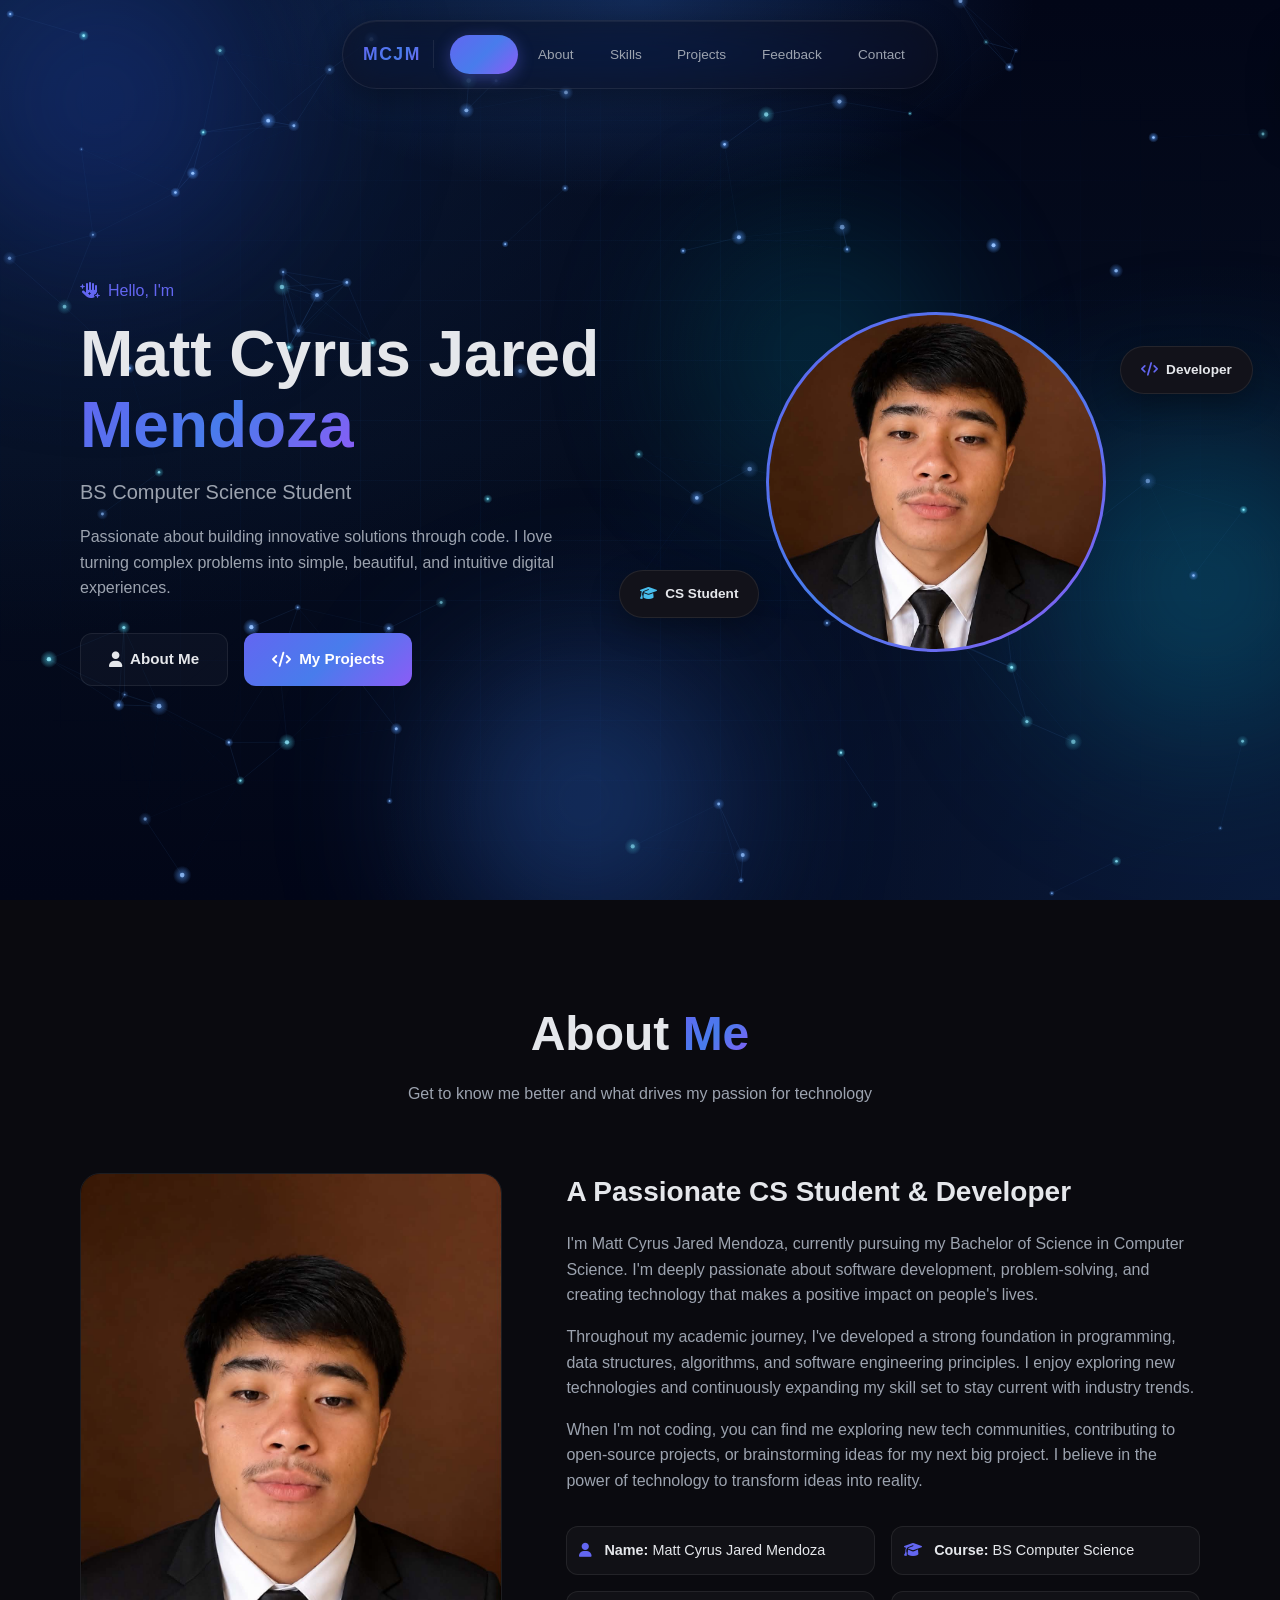
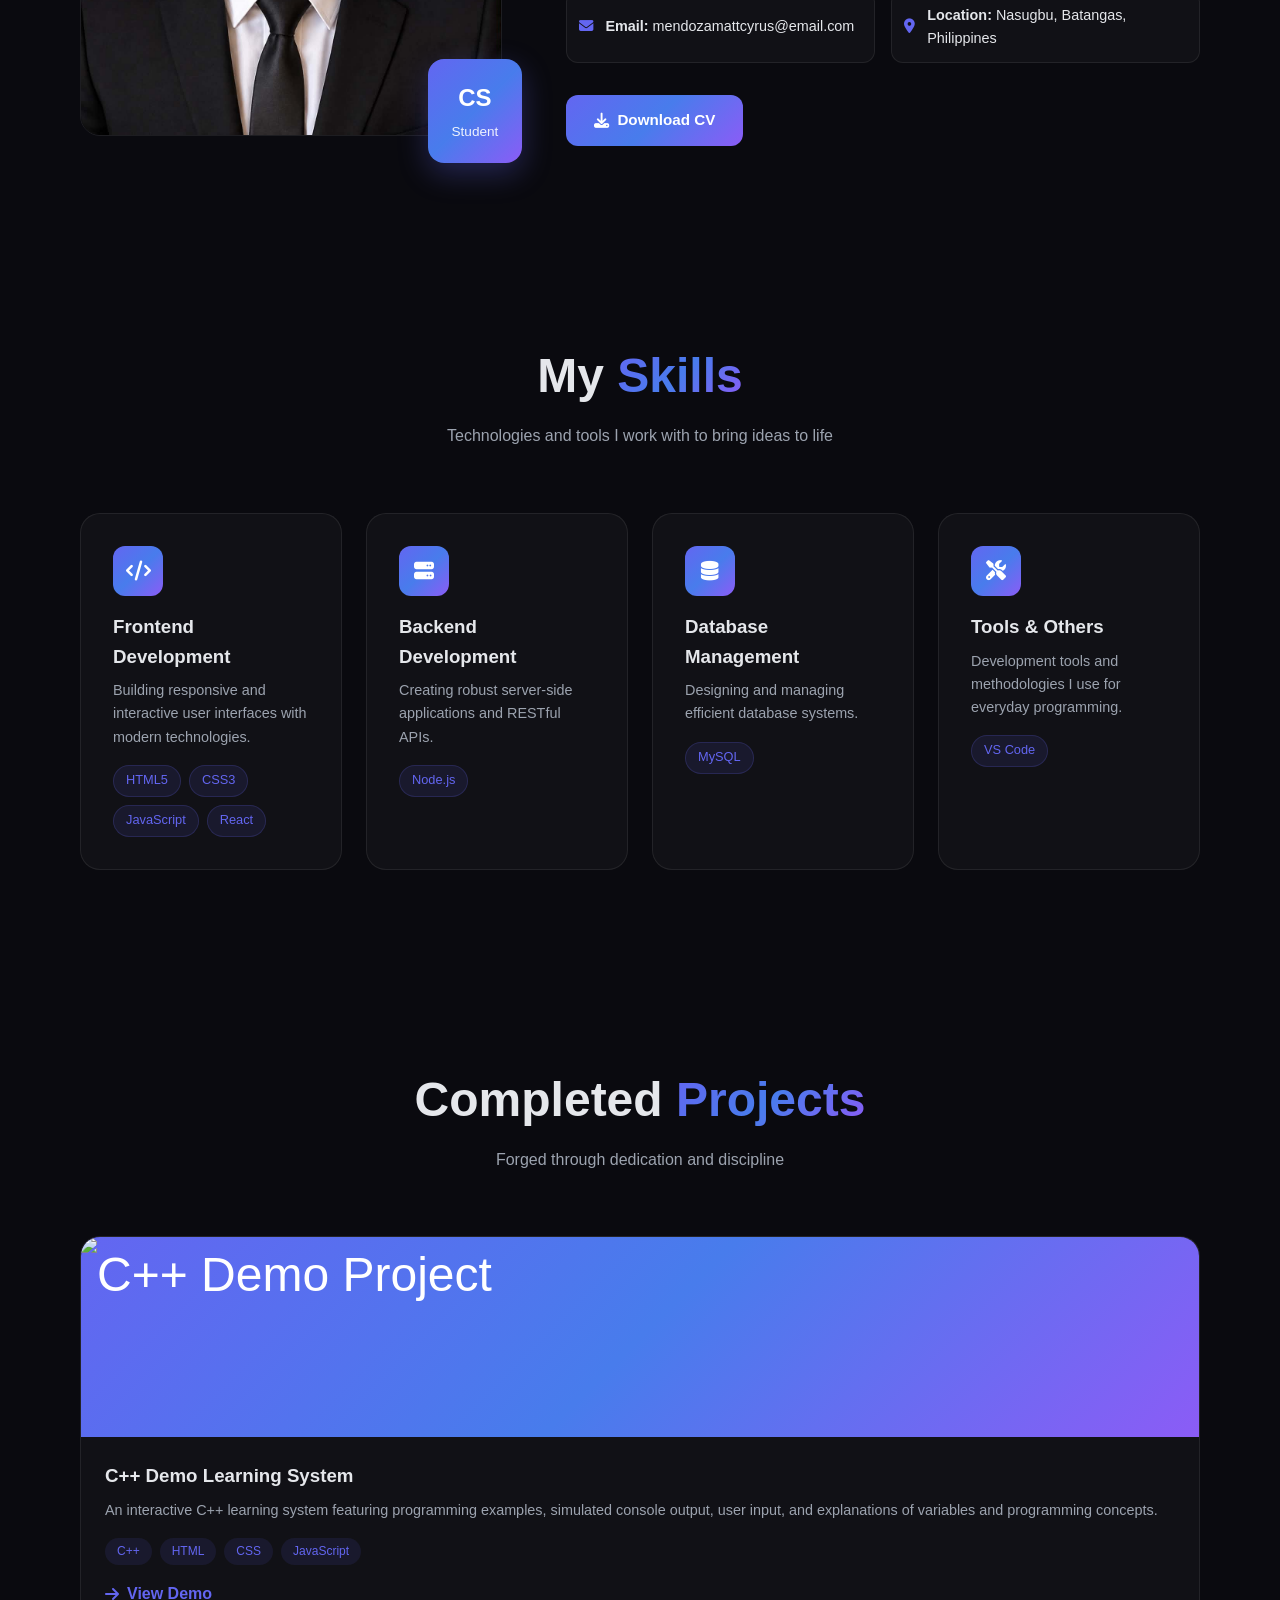
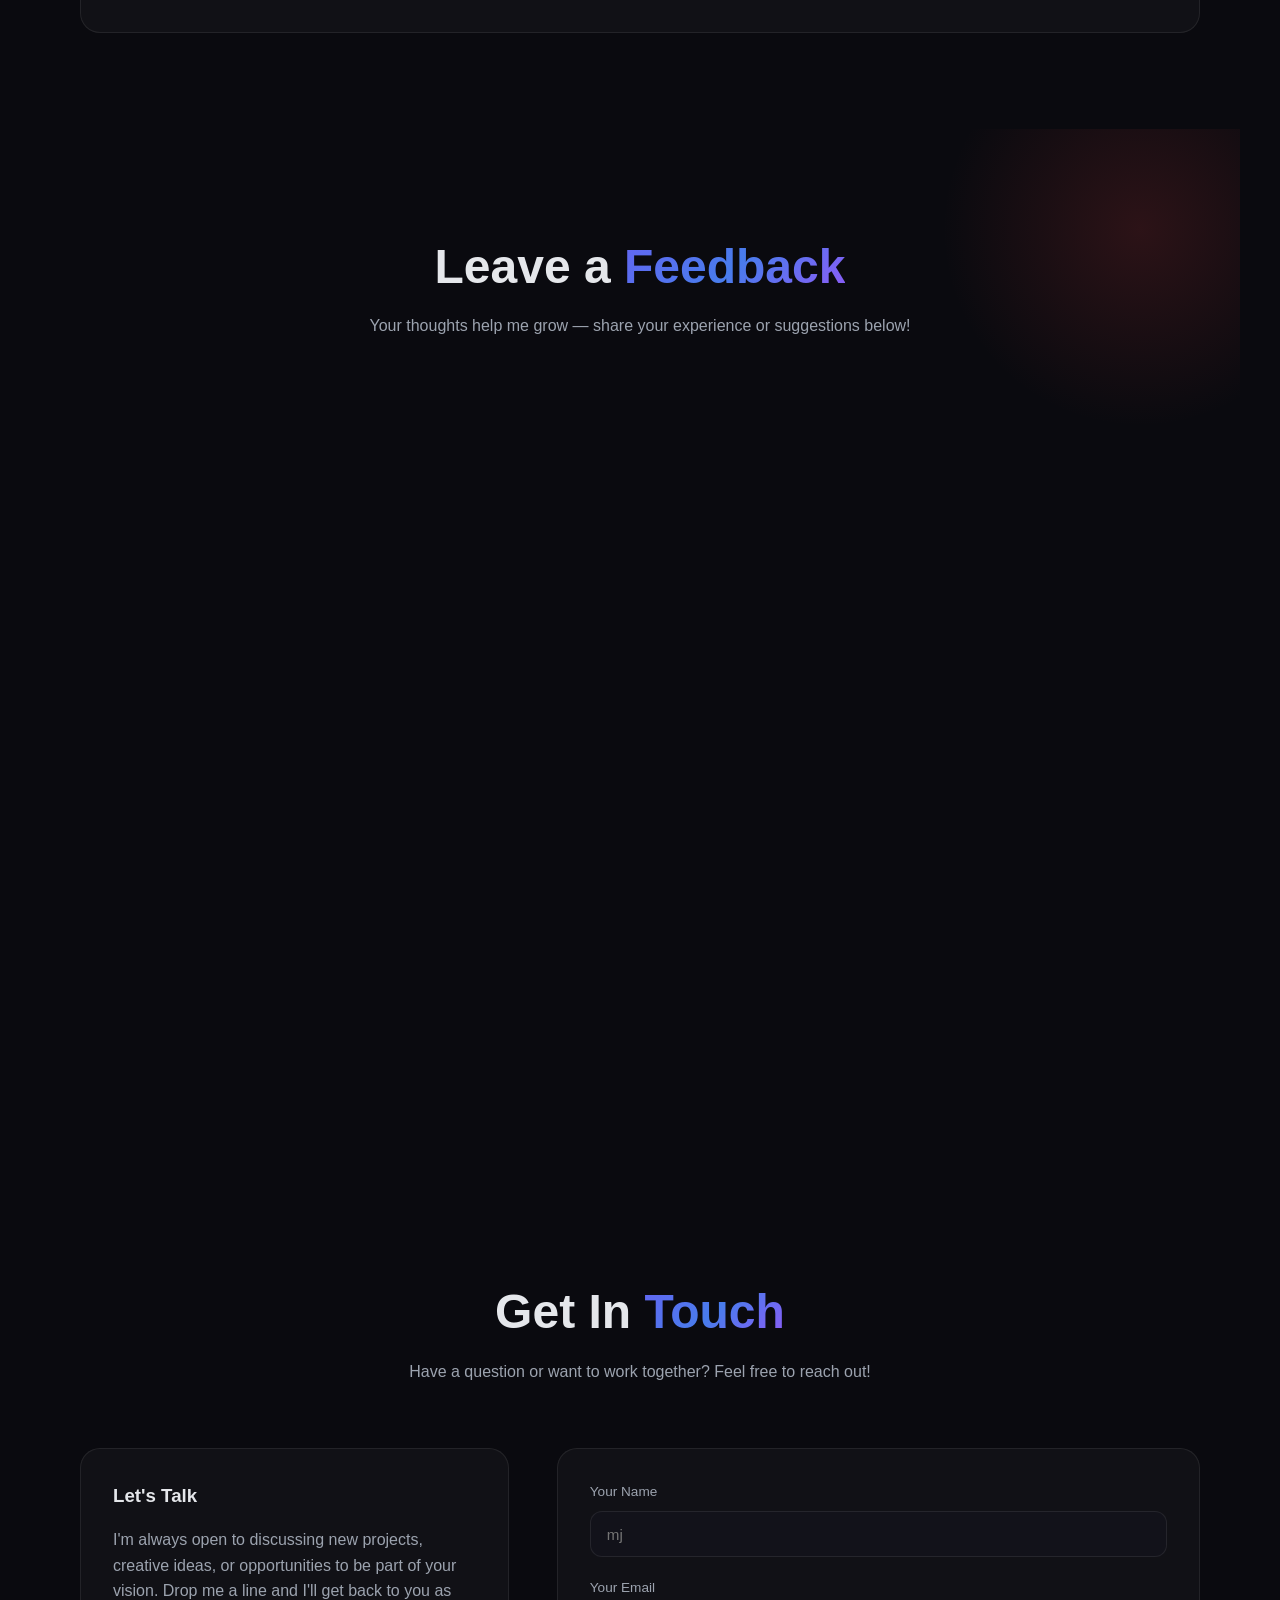
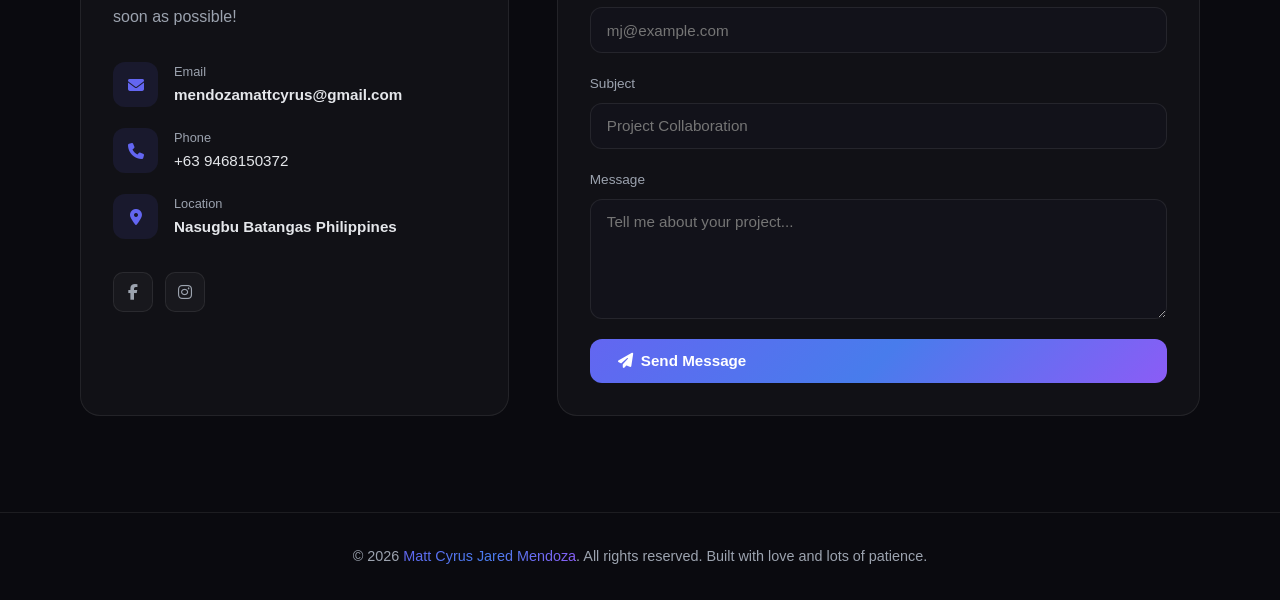
==== commit 74b364c5: "Update index.html" ====
--- a/index.html
+++ b/index.html
@@ -1,5 +1,6 @@
 <!DOCTYPE html>
 <html lang="en">
+
 <head>
     <meta charset="UTF-8">
     <meta name="viewport" content="width=device-width, initial-scale=1.0">
@@ -10,35 +11,7 @@
     <link rel="stylesheet" href="https://cdn.jsdelivr.net/fontsource/fonts/inter@latest/latin-400-normal.css">
     <link rel="stylesheet" href="https://cdn.jsdelivr.net/fontsource/fonts/inter@latest/latin-600-normal.css">
     <link rel="stylesheet" href="https://cdn.jsdelivr.net/fontsource/fonts/inter@latest/latin-700-normal.css">
-
-    <!--
-    ============================================================
-    🔥 FIREBASE SETUP — SO EVERYONE CAN SEE EACH OTHER'S FEEDBACK
-    ============================================================
-    The previous version used localStorage, which is PER DEVICE.
-    To share feedbacks across all visitors, we use Firebase (free).
-
-    STEPS (takes ~5 minutes):
-    1. Go to https://console.firebase.google.com/
-    2. Click "Add project" → name it (e.g. "matt-portfolio") → Create
-    3. In the project overview, click the Web icon (</>) to add a web app
-    4. Name it "portfolio" → Register app → Copy the firebaseConfig object
-    5. On the left menu, go to "Build" → "Realtime Database" → Create Database
-       → Choose "Start in test mode" → Pick location → Enable
-    6. Paste your config into the FIREBASE_CONFIG object below (replace the placeholders)
-    7. Save and refresh — DONE! Everyone now sees everyone's feedback in real-time.
-
-    Note: Test mode expires after 30 days. After that, update the rules to:
-    {
-      "rules": {
-        "feedbacks": {
-          ".read": true,
-          ".write": true
-        }
-      }
-    }
-    ============================================================
-    -->
+    
 </head>
 <body>
 
@@ -53,23 +26,6 @@
         <div class="bg-shooting-star"></div>
         <div class="bg-shooting-star"></div>
         <canvas id="bgCanvas"></canvas>
-    </div>
-
-    <!-- Firebase Setup Banner (hidden once configured) -->
-    <div id="fbSetupBanner" style="display:none; position:fixed; top:80px; left:50%; transform:translateX(-50%); z-index:9999; background:linear-gradient(135deg,#1e3a8a,#1e40af); color:#fff; padding:18px 24px; border-radius:14px; box-shadow:0 10px 40px rgba(0,0,0,0.5); max-width:90%; width:520px; font-family:'Inter',sans-serif; border:1px solid rgba(96,165,250,0.3);">
-        <div style="display:flex; justify-content:space-between; align-items:flex-start; gap:12px;">
-            <div>
-                <strong style="font-size:1rem; display:block; margin-bottom:6px;"><i class="fas fa-fire" style="color:#fbbf24;"></i> Firebase Setup Required</strong>
-                <p style="font-size:0.85rem; line-height:1.5; margin:0; opacity:0.95;">
-                    To let <b>all visitors</b> see each other's feedback, connect Firebase:<br>
-                    1. Go to <a href="https://console.firebase.google.com/" target="_blank" style="color:#93c5fd;">console.firebase.google.com</a><br>
-                    2. Create project → Add Web App → Copy config<br>
-                    3. Enable <b>Realtime Database</b> (test mode)<br>
-                    4. Paste config into <code style="background:rgba(0,0,0,0.3); padding:2px 6px; border-radius:4px;">FIREBASE_CONFIG</code> in this HTML file
-                </p>
-            </div>
-            <button onclick="document.getElementById('fbSetupBanner').style.display='none'" style="background:rgba(255,255,255,0.1); border:none; color:#fff; width:28px; height:28px; border-radius:50%; cursor:pointer; flex-shrink:0;">✕</button>
-        </div>
     </div>
 
     <nav id="navbar">
@@ -93,7 +49,9 @@
     <section class="hero" id="home">
         <div class="hero-content">
             <div class="hero-text">
-                <p class="greeting"><i class="fas fa-hand-sparkles"></i> Hello, I'm</p>
+                <p class="greeting">
+                    <i class="fas fa-hand-sparkles"></i> Hello, I'm
+                </p>
                 <h1>Matt Cyrus Jared<br><span class="gradient">Mendoza</span></h1>
                 <p class="subtitle">BS Computer Science Student</p>
                 <p class="description">Passionate about building innovative solutions through code. I love turning complex problems into simple, beautiful, and intuitive digital experiences.</p>
@@ -103,19 +61,33 @@
                 </div>
             </div>
             <div class="hero-image">
-                <div class="image-wrapper"><img src="matt.jpg" alt="Matt Cyrus Jared Mendoza"></div>
-                <div class="floating-badge badge-1"><i class="fas fa-code" style="color: var(--primary);"></i><span>Developer</span></div>
-                <div class="floating-badge badge-2"><i class="fas fa-graduation-cap" style="color: var(--secondary);"></i><span>CS Student</span></div>
+                <div class="image-wrapper">
+                    <img src="matt.jpg" alt="Matt Cyrus Jared Mendoza">
+                </div>
+                <div class="floating-badge badge-1">
+                    <i class="fas fa-code" style="color: var(--primary);"></i>
+                    <span>Developer</span>
+                </div>
+                <div class="floating-badge badge-2">
+                    <i class="fas fa-graduation-cap" style="color: var(--secondary);"></i>
+                    <span>CS Student</span>
+                </div>
             </div>
         </div>
     </section>
 
     <section id="about">
-        <div class="section-header reveal"><h2>About <span class="gradient">Me</span></h2><p>Get to know me better and what drives my passion for technology</p></div>
+        <div class="section-header reveal">
+            <h2>About <span class="gradient">Me</span></h2>
+            <p>Get to know me better and what drives my passion for technology</p>
+        </div>
         <div class="about-grid">
             <div class="about-image-container reveal">
                 <img src="matt.jpg" alt="About Matt Cyrus Jared Mendoza" class="about-img">
-                <div class="experience-badge"><span class="number">CS</span><span class="label">Student</span></div>
+                <div class="experience-badge">
+                    <span class="number">CS</span>
+                    <span class="label">Student</span>
+                </div>
             </div>
             <div class="about-content reveal">
                 <h3>A Passionate CS Student & Developer</h3>
@@ -123,10 +95,22 @@
                 <p>Throughout my academic journey, I've developed a strong foundation in programming, data structures, algorithms, and software engineering principles. I enjoy exploring new technologies and continuously expanding my skill set to stay current with industry trends.</p>
                 <p>When I'm not coding, you can find me exploring new tech communities, contributing to open-source projects, or brainstorming ideas for my next big project. I believe in the power of technology to transform ideas into reality.</p>
                 <div class="about-info">
-                    <div class="about-info-item"><i class="fas fa-user"></i><span><strong>Name:</strong> Matt Cyrus Jared Mendoza</span></div>
-                    <div class="about-info-item"><i class="fas fa-graduation-cap"></i><span><strong>Course:</strong> BS Computer Science</span></div>
-                    <div class="about-info-item"><i class="fas fa-envelope"></i><span><strong>Email:</strong> mendozamattcyrus@email.com</span></div>
-                    <div class="about-info-item"><i class="fas fa-map-marker-alt"></i><span><strong>Location:</strong> Nasugbu, Batangas, Philippines</span></div>
+                    <div class="about-info-item">
+                        <i class="fas fa-user"></i>
+                        <span><strong>Name:</strong> Matt Cyrus Jared Mendoza</span>
+                    </div>
+                    <div class="about-info-item">
+                        <i class="fas fa-graduation-cap"></i>
+                        <span><strong>Course:</strong> BS Computer Science</span>
+                    </div>
+                    <div class="about-info-item">
+                        <i class="fas fa-envelope"></i>
+                        <span><strong>Email:</strong> mendozamattcyrus@email.com</span>
+                    </div>
+                    <div class="about-info-item">
+                        <i class="fas fa-map-marker-alt"></i>
+                        <span><strong>Location:</strong> Nasugbu, Batangas, Philippines</span>
+                    </div>
                 </div>
                 <a href="#contact" class="btn btn-primary"><i class="fas fa-download"></i> Download CV</a>
             </div>
@@ -134,24 +118,59 @@
     </section>
 
     <section id="skills">
-        <div class="section-header reveal"><h2>My <span class="gradient">Skills</span></h2><p>Technologies and tools I work with to bring ideas to life</p></div>
+        <div class="section-header reveal">
+            <h2>My <span class="gradient">Skills</span></h2>
+            <p>Technologies and tools I work with to bring ideas to life</p>
+        </div>
         <div class="skills-grid">
-            <div class="skill-card reveal"><div class="icon"><i class="fas fa-code"></i></div><h3>Frontend Development</h3><p>Building responsive and interactive user interfaces with modern technologies.</p><div class="skill-tags"><span>HTML5</span><span>CSS3</span><span>JavaScript</span><span>React</span></div></div>
-            <div class="skill-card reveal"><div class="icon"><i class="fas fa-server"></i></div><h3>Backend Development</h3><p>Creating robust server-side applications and RESTful APIs.</p><div class="skill-tags"><span>Node.js</span></div></div>
-            <div class="skill-card reveal"><div class="icon"><i class="fas fa-database"></i></div><h3>Database Management</h3><p>Designing and managing efficient database systems.</p><div class="skill-tags"><span>MySQL</span></div></div>
-            <div class="skill-card reveal"><div class="icon"><i class="fas fa-tools"></i></div><h3>Tools & Others</h3><p>Development tools and methodologies I use for everyday programming.</p><div class="skill-tags"><span>VS Code</span></div></div>
+            <div class="skill-card reveal">
+                <div class="icon"><i class="fas fa-code"></i></div>
+                <h3>Frontend Development</h3>
+                <p>Building responsive and interactive user interfaces with modern technologies.</p>
+                <div class="skill-tags">
+                    <span>HTML5</span><span>CSS3</span><span>JavaScript</span><span>React</span>
+                </div>
+            </div>
+            <div class="skill-card reveal">
+                <div class="icon"><i class="fas fa-server"></i></div>
+                <h3>Backend Development</h3>
+                <p>Creating robust server-side applications and RESTful APIs.</p>
+                <div class="skill-tags"><span>Node.js</span></div>
+            </div>
+            <div class="skill-card reveal">
+                <div class="icon"><i class="fas fa-database"></i></div>
+                <h3>Database Management</h3>
+                <p>Designing and managing efficient database systems.</p>
+                <div class="skill-tags"><span>MySQL</span></div>
+            </div>
+            <div class="skill-card reveal">
+                <div class="icon"><i class="fas fa-tools"></i></div>
+                <h3>Tools & Others</h3>
+                <p>Development tools and methodologies I use for everyday programming.</p>
+                <div class="skill-tags"><span>VS Code</span></div>
+            </div>
         </div>
     </section>
 
     <section id="projects" class="projects-section">
-        <div class="section-header reveal"><h2>Completed <span class="gradient">Projects</span></h2><p>Forged through dedication and discipline</p></div>
+        <div class="section-header reveal">
+            <h2>Completed <span class="gradient">Projects</span></h2>
+            <p>Forged through dedication and discipline</p>
+        </div>
         <div class="projects-grid">
             <div class="project-card reveal">
-                <div class="project-image"><img src="demo.jpg" alt="C++ Demo Project"></div>
+                <div class="project-image">
+                    <img src="demo.jpg" alt="C++ Demo Project">
+                </div>
                 <div class="project-content">
                     <h3 class="project-title">C++ Demo Learning System</h3>
                     <p class="project-desc">An interactive C++ learning system featuring programming examples, simulated console output, user input, and explanations of variables and programming concepts.</p>
-                    <div class="project-tags"><span class="project-tag">C++</span><span class="project-tag">HTML</span><span class="project-tag">CSS</span><span class="project-tag">JavaScript</span></div>
+                    <div class="project-tags">
+                        <span class="project-tag">C++</span>
+                        <span class="project-tag">HTML</span>
+                        <span class="project-tag">CSS</span>
+                        <span class="project-tag">JavaScript</span>
+                    </div>
                     <a href="mydemo.html" class="project-link"><i class="fas fa-arrow-right"></i>View Demo</a>
                 </div>
             </div>
@@ -160,26 +179,45 @@
 
     <!-- ========== FEEDBACK SECTION ========== -->
     <section id="feedback">
-        <div class="section-header reveal"><h2>Leave a <span class="gradient">Feedback</span></h2><p>Your thoughts help me grow — share your experience or suggestions below!</p></div>
+        <div class="section-header reveal">
+            <h2>Leave a <span class="gradient">Feedback</span></h2>
+            <p>Your thoughts help me grow — share your experience or suggestions below!</p>
+        </div>
         <div class="feedback-wrapper">
             <div class="feedback-form-card reveal">
                 <h3>Share Your Thoughts</h3>
                 <p>Rate my portfolio and let me know what you think.</p>
                 <form id="feedbackForm" novalidate>
-                    <div class="form-group"><label for="fbName"><i class="fas fa-user"></i> Your Name</label><input type="text" id="fbName" name="fbName" placeholder="Juan Dela Cruz" required maxlength="50"></div>
-                    <div class="form-group"><label for="fbEmail"><i class="fas fa-envelope"></i> Your Email</label><input type="email" id="fbEmail" name="fbEmail" placeholder="juan@example.com" required></div>
+                    <div class="form-group">
+                        <label for="fbName"><i class="fas fa-user"></i> Your Name</label>
+                        <input type="text" id="fbName" name="fbName" placeholder="Juan Dela Cruz" required maxlength="50">
+                    </div>
+                    <div class="form-group">
+                        <label for="fbEmail"><i class="fas fa-envelope"></i> Your Email</label>
+                        <input type="email" id="fbEmail" name="fbEmail" placeholder="juan@example.com" required>
+                    </div>
                     <div class="rating-group">
                         <label><i class="fas fa-star"></i> Your Rating</label>
                         <div class="star-rating">
-                            <input type="radio" id="star5" name="rating" value="5" required><label for="star5" title="5 stars"><i class="fas fa-star"></i></label>
-                            <input type="radio" id="star4" name="rating" value="4"><label for="star4" title="4 stars"><i class="fas fa-star"></i></label>
-                            <input type="radio" id="star3" name="rating" value="3"><label for="star3" title="3 stars"><i class="fas fa-star"></i></label>
-                            <input type="radio" id="star2" name="rating" value="2"><label for="star2" title="2 stars"><i class="fas fa-star"></i></label>
-                            <input type="radio" id="star1" name="rating" value="1"><label for="star1" title="1 star"><i class="fas fa-star"></i></label>
-                        </div>
-                    </div>
-                    <div class="form-group"><label for="fbMessage"><i class="fas fa-comment"></i> Your Feedback</label><textarea id="fbMessage" name="fbMessage" placeholder="Write your feedback here..." required maxlength="500"></textarea></div>
-                    <button type="submit" class="btn-primary" id="fbSubmitBtn"><i class="fas fa-paper-plane"></i> Submit Feedback</button>
+                            <input type="radio" id="star5" name="rating" value="5" required>
+                            <label for="star5" title="5 stars"><i class="fas fa-star"></i></label>
+                            <input type="radio" id="star4" name="rating" value="4">
+                            <label for="star4" title="4 stars"><i class="fas fa-star"></i></label>
+                            <input type="radio" id="star3" name="rating" value="3">
+                            <label for="star3" title="3 stars"><i class="fas fa-star"></i></label>
+                            <input type="radio" id="star2" name="rating" value="2">
+                            <label for="star2" title="2 stars"><i class="fas fa-star"></i></label>
+                            <input type="radio" id="star1" name="rating" value="1">
+                            <label for="star1" title="1 star"><i class="fas fa-star"></i></label>
+                        </div>
+                    </div>
+                    <div class="form-group">
+                        <label for="fbMessage"><i class="fas fa-comment"></i> Your Feedback</label>
+                        <textarea id="fbMessage" name="fbMessage" placeholder="Write your feedback here..." required maxlength="500"></textarea>
+                    </div>
+                    <button type="submit" class="btn-primary" id="fbSubmitBtn">
+                        <i class="fas fa-paper-plane"></i> Submit Feedback
+                    </button>
                 </form>
             </div>
 
@@ -188,26 +226,52 @@
                     <h3>Recent Feedback</h3>
                     <div style="display: flex; gap: 8px; align-items: center;">
                         <span class="feedback-count" id="feedbackCount">0 feedbacks</span>
-                        <button class="clear-feedback-btn" id="clearFeedbackBtn" title="Clear all feedbacks" style="display:none;"><i class="fas fa-trash"></i> Clear</button>
+                        <button class="clear-feedback-btn" id="clearFeedbackBtn" title="Clear all feedbacks" style="display:none;">
+                            <i class="fas fa-trash"></i> Clear
+                        </button>
                     </div>
                 </div>
                 <div class="feedback-list" id="feedbackList">
-                    <div class="feedback-empty"><i class="fas fa-spinner fa-spin"></i><p>Loading feedbacks...</p></div>
+                    <div class="feedback-empty">
+                        <i class="far fa-comment-dots"></i>
+                        <p>No feedbacks yet. Be the first to share your thoughts!</p>
+                    </div>
                 </div>
             </div>
         </div>
     </section>
 
     <section id="contact">
-        <div class="section-header reveal"><h2>Get In <span class="gradient">Touch</span></h2><p>Have a question or want to work together? Feel free to reach out!</p></div>
+        <div class="section-header reveal">
+            <h2>Get In <span class="gradient">Touch</span></h2>
+            <p>Have a question or want to work together? Feel free to reach out!</p>
+        </div>
         <div class="contact-container">
             <div class="contact-info reveal">
                 <h3>Let's Talk</h3>
                 <p>I'm always open to discussing new projects, creative ideas, or opportunities to be part of your vision. Drop me a line and I'll get back to you as soon as possible!</p>
                 <div class="contact-details">
-                    <div class="contact-item"><div class="icon-box"><i class="fas fa-envelope"></i></div><div class="info"><span>Email</span><strong>mendozamattcyrus@gmail.com</strong></div></div>
-                    <div class="contact-item"><div class="icon-box"><i class="fas fa-phone"></i></div><div class="info"><span>Phone</span><a href="tel:+63 9468150372">+63 9468150372</a></div></div>
-                    <div class="contact-item"><div class="icon-box"><i class="fas fa-map-marker-alt"></i></div><div class="info"><span>Location</span><strong>Nasugbu Batangas Philippines</strong></div></div>
+                    <div class="contact-item">
+                        <div class="icon-box"><i class="fas fa-envelope"></i></div>
+                        <div class="info">
+                            <span>Email</span>
+                            <strong>mendozamattcyrus@gmail.com</strong>
+                        </div>
+                    </div>
+                    <div class="contact-item">
+                        <div class="icon-box"><i class="fas fa-phone"></i></div>
+                        <div class="info">
+                            <span>Phone</span>
+                            <a href="tel:+63 9468150372">+63 9468150372</a>
+                        </div>
+                    </div>
+                    <div class="contact-item">
+                        <div class="icon-box"><i class="fas fa-map-marker-alt"></i></div>
+                        <div class="info">
+                            <span>Location</span>
+                            <strong>Nasugbu Batangas Philippines</strong>
+                        </div>
+                    </div>
                 </div>
                 <div class="social-links">
                     <a href="https://www.facebook.com/share/19U5qeDpb5/?mibextid=wwXIfr" target="_blank" rel="noopener noreferrer" aria-label="Facebook"><i class="fab fa-facebook-f"></i></a>
@@ -215,32 +279,57 @@
                 </div>
             </div>
             <form class="contact-form reveal" id="contactForm">
-                <div class="form-group"><label for="name">Your Name</label><input type="text" id="name" name="name" placeholder="mj" required></div>
-                <div class="form-group"><label for="email">Your Email</label><input type="email" id="email" name="email" placeholder="mj@example.com" required></div>
-                <div class="form-group"><label for="subject">Subject</label><input type="text" id="subject" name="subject" placeholder="Project Collaboration" required></div>
-                <div class="form-group"><label for="message">Message</label><textarea id="message" name="message" placeholder="Tell me about your project..." required></textarea></div>
+                <div class="form-group">
+                    <label for="name">Your Name</label>
+                    <input type="text" id="name" name="name" placeholder="mj" required>
+                </div>
+                <div class="form-group">
+                    <label for="email">Your Email</label>
+                    <input type="email" id="email" name="email" placeholder="mj@example.com" required>
+                </div>
+                <div class="form-group">
+                    <label for="subject">Subject</label>
+                    <input type="text" id="subject" name="subject" placeholder="Project Collaboration" required>
+                </div>
+                <div class="form-group">
+                    <label for="message">Message</label>
+                    <textarea id="message" name="message" placeholder="Tell me about your project..." required></textarea>
+                </div>
                 <button type="submit" class="btn btn-primary"><i class="fas fa-paper-plane"></i>Send Message</button>
             </form>
         </div>
     </section>
 
-    <footer><p>© 2026 <span class="gradient">Matt Cyrus Jared Mendoza</span>. All rights reserved. Built with love and lots of patience.</p></footer>
-
-    <div class="toast" id="toast"><div class="toast-icon"><i class="fas fa-check"></i></div><div class="toast-content"><strong id="toastTitle">Success!</strong><span id="toastMessage">Your feedback has been submitted.</span></div></div>
-    <div class="fb-modal-overlay" id="fbModal"><div class="fb-modal"><button class="fb-modal-close" id="fbModalClose"><i class="fas fa-times"></i></button><div id="fbModalContent"></div></div></div>
+    <footer>
+        <p>© 2026 <span class="gradient">Matt Cyrus Jared Mendoza</span>. All rights reserved. Built with love and lots of patience.</p>
+    </footer>
+
+    <!-- Toast Notification -->
+    <div class="toast" id="toast">
+        <div class="toast-icon"><i class="fas fa-check"></i></div>
+        <div class="toast-content">
+            <strong id="toastTitle">Success!</strong>
+            <span id="toastMessage">Your feedback has been submitted.</span>
+        </div>
+    </div>
+
+    <!-- Detail Modal -->
+    <div class="fb-modal-overlay" id="fbModal">
+        <div class="fb-modal">
+            <button class="fb-modal-close" id="fbModalClose"><i class="fas fa-times"></i></button>
+            <div id="fbModalContent"></div>
+        </div>
+    </div>
 
     <script src="mp.js"></script>
 
-    <!-- ========== FIREBASE SDK (compat version - works in plain HTML) ========== -->
-    <script src="https://www.gstatic.com/firebasejs/10.12.2/firebase-app-compat.js"></script>
-    <script src="https://www.gstatic.com/firebasejs/10.12.2/firebase-database-compat.js"></script>
-
-    <!-- ========== ANIMATED PARTICLE BACKGROUND ========== -->
+    <!-- ========== ANIMATED PARTICLE NETWORK BACKGROUND ========== -->
     <script>
         (function() {
             const canvas = document.getElementById('bgCanvas');
             if (!canvas) return;
             const ctx = canvas.getContext('2d');
+
             let particles = [];
             let mouse = { x: null, y: null, radius: 150 };
             let animationId;
@@ -251,22 +340,29 @@
                 height = canvas.height = window.innerHeight;
                 initParticles();
             }
+
             function initParticles() {
                 particles = [];
+                // Density based on screen size
                 const density = Math.min((width * height) / 12000, 120);
                 const count = Math.max(40, Math.floor(density));
                 for (let i = 0; i < count; i++) {
                     particles.push({
-                        x: Math.random() * width, y: Math.random() * height,
-                        vx: (Math.random() - 0.5) * 0.4, vy: (Math.random() - 0.5) * 0.4,
+                        x: Math.random() * width,
+                        y: Math.random() * height,
+                        vx: (Math.random() - 0.5) * 0.4,
+                        vy: (Math.random() - 0.5) * 0.4,
                         size: Math.random() * 1.8 + 0.6,
                         baseAlpha: Math.random() * 0.5 + 0.3,
-                        hue: Math.random() > 0.7 ? 190 : 215
+                        hue: Math.random() > 0.7 ? 190 : 215 // mix of cyan and blue
                     });
                 }
             }
+
             function drawParticles() {
                 ctx.clearRect(0, 0, width, height);
+
+                // Draw connections first
                 for (let i = 0; i < particles.length; i++) {
                     for (let j = i + 1; j < particles.length; j++) {
                         const dx = particles[i].x - particles[j].x;
@@ -283,9 +379,13 @@
                         }
                     }
                 }
+
+                // Draw particles
                 particles.forEach(p => {
+                    // Mouse interaction
                     if (mouse.x !== null) {
-                        const dx = p.x - mouse.x; const dy = p.y - mouse.y;
+                        const dx = p.x - mouse.x;
+                        const dy = p.y - mouse.y;
                         const dist = Math.sqrt(dx * dx + dy * dy);
                         if (dist < mouse.radius) {
                             const force = (mouse.radius - dist) / mouse.radius;
@@ -293,45 +393,76 @@
                             p.y += (dy / dist) * force * 1.5;
                         }
                     }
-                    p.x += p.vx; p.y += p.vy;
-                    if (p.x < 0) p.x = width; if (p.x > width) p.x = 0;
-                    if (p.y < 0) p.y = height; if (p.y > height) p.y = 0;
+
+                    // Update position
+                    p.x += p.vx;
+                    p.y += p.vy;
+
+                    // Wrap around edges
+                    if (p.x < 0) p.x = width;
+                    if (p.x > width) p.x = 0;
+                    if (p.y < 0) p.y = height;
+                    if (p.y > height) p.y = 0;
+
+                    // Draw glow
                     const gradient = ctx.createRadialGradient(p.x, p.y, 0, p.x, p.y, p.size * 4);
                     gradient.addColorStop(0, `hsla(${p.hue}, 90%, 65%, ${p.baseAlpha})`);
                     gradient.addColorStop(1, `hsla(${p.hue}, 90%, 65%, 0)`);
                     ctx.fillStyle = gradient;
-                    ctx.beginPath(); ctx.arc(p.x, p.y, p.size * 4, 0, Math.PI * 2); ctx.fill();
+                    ctx.beginPath();
+                    ctx.arc(p.x, p.y, p.size * 4, 0, Math.PI * 2);
+                    ctx.fill();
+
+                    // Draw core
                     ctx.fillStyle = `hsla(${p.hue}, 100%, 80%, ${p.baseAlpha + 0.2})`;
-                    ctx.beginPath(); ctx.arc(p.x, p.y, p.size, 0, Math.PI * 2); ctx.fill();
+                    ctx.beginPath();
+                    ctx.arc(p.x, p.y, p.size, 0, Math.PI * 2);
+                    ctx.fill();
                 });
+
                 animationId = requestAnimationFrame(drawParticles);
             }
-            window.addEventListener('mousemove', (e) => { mouse.x = e.clientX; mouse.y = e.clientY; });
-            window.addEventListener('mouseout', () => { mouse.x = null; mouse.y = null; });
-            window.addEventListener('resize', () => { cancelAnimationFrame(animationId); resize(); drawParticles(); });
+
+            // Mouse tracking
+            window.addEventListener('mousemove', (e) => {
+                mouse.x = e.clientX;
+                mouse.y = e.clientY;
+            });
+
+            window.addEventListener('mouseout', () => {
+                mouse.x = null;
+                mouse.y = null;
+            });
+
+            window.addEventListener('resize', () => {
+                cancelAnimationFrame(animationId);
+                resize();
+                drawParticles();
+            });
+
+            // Respect reduced motion preference
             const prefersReducedMotion = window.matchMedia('(prefers-reduced-motion: reduce)').matches;
-            if (!prefersReducedMotion) { resize(); drawParticles(); }
-            else { resize(); ctx.clearRect(0, 0, width, height); particles.forEach(p => { ctx.fillStyle = `hsla(${p.hue}, 100%, 80%, ${p.baseAlpha})`; ctx.beginPath(); ctx.arc(p.x, p.y, p.size, 0, Math.PI * 2); ctx.fill(); }); }
+            if (!prefersReducedMotion) {
+                resize();
+                drawParticles();
+            } else {
+                resize();
+                // Draw once statically
+                ctx.clearRect(0, 0, width, height);
+                particles.forEach(p => {
+                    ctx.fillStyle = `hsla(${p.hue}, 100%, 80%, ${p.baseAlpha})`;
+                    ctx.beginPath();
+                    ctx.arc(p.x, p.y, p.size, 0, Math.PI * 2);
+                    ctx.fill();
+                });
+            }
         })();
     </script>
 
-    <!-- ========== FEEDBACK SYSTEM WITH FIREBASE (SHARED ACROSS ALL VISITORS) ========== -->
     <script>
-        // ============================================================
-        // 🔥 PASTE YOUR FIREBASE CONFIG HERE (replace the placeholders)
-        // Get it from: Firebase Console → Project Settings → Your apps → Web app
-        // ============================================================
-        const FIREBASE_CONFIG = {
-            apiKey: "PASTE_YOUR_API_KEY_HERE",
-            authDomain: "PASTE_YOUR_PROJECT.firebaseapp.com",
-            databaseURL: "https://PASTE_YOUR_PROJECT-default-rtdb.firebaseio.com",
-            projectId: "PASTE_YOUR_PROJECT_ID",
-            storageBucket: "PASTE_YOUR_PROJECT.appspot.com",
-            messagingSenderId: "PASTE_YOUR_SENDER_ID",
-            appId: "PASTE_YOUR_APP_ID"
-        };
-
+        // ========== FUNCTIONAL FEEDBACK SYSTEM ==========
         (function() {
+            const STORAGE_KEY = 'mcjm_portfolio_feedbacks';
             const feedbackForm = document.getElementById('feedbackForm');
             const feedbackList = document.getElementById('feedbackList');
             const feedbackCount = document.getElementById('feedbackCount');
@@ -343,67 +474,19 @@
             const fbModal = document.getElementById('fbModal');
             const fbModalContent = document.getElementById('fbModalContent');
             const fbModalClose = document.getElementById('fbModalClose');
-            const setupBanner = document.getElementById('fbSetupBanner');
-
-            let db = null;
-            let feedbacksRef = null;
-            let isFirebaseConfigured = false;
-
-            // Check if Firebase is configured
-            function checkFirebaseConfig() {
-                const placeholder = "PASTE_YOUR_API_KEY_HERE";
-                if (FIREBASE_CONFIG.apiKey === placeholder || FIREBASE_CONFIG.apiKey.includes("PASTE_")) {
-                    isFirebaseConfigured = false;
-                    setupBanner.style.display = 'block';
-                    showLocalFallback();
-                    return false;
-                }
-                isFirebaseConfigured = true;
-                setupBanner.style.display = 'none';
-                return true;
-            }
-
-            // Initialize Firebase
-            function initFirebase() {
+
+            function loadFeedbacks() {
                 try {
-                    if (!firebase.apps.length) {
-                        firebase.initializeApp(FIREBASE_CONFIG);
-                    }
-                    db = firebase.database();
-                    feedbacksRef = db.ref('feedbacks');
-
-                    // Listen for real-time updates — everyone sees new feedbacks instantly
-                    feedbacksRef.on('value', (snapshot) => {
-                        const data = snapshot.val() || {};
-                        const feedbacksArray = Object.keys(data).map(key => ({
-                            id: key,
-                            ...data[key]
-                        }));
-                        // Sort newest first
-                        feedbacksArray.sort((a, b) => new Date(b.date) - new Date(a.date));
-                        renderFeedbacks(feedbacksArray);
-                    }, (error) => {
-                        console.error('Firebase read error:', error);
-                        showToast('Connection Error', 'Could not load feedbacks. Check Firebase rules.', true);
-                    });
-                } catch (err) {
-                    console.error('Firebase init error:', err);
-                    showToast('Setup Error', 'Firebase configuration failed. See setup instructions.', true);
-                }
-            }
-
-            // Local fallback if Firebase not configured
-            function showLocalFallback() {
-                feedbackList.innerHTML = `
-                    <div class="feedback-empty">
-                        <i class="fas fa-fire" style="color:#f59e0b;"></i>
-                        <p style="color:#fbbf24; font-weight:600; margin-bottom:8px;">Firebase Not Connected</p>
-                        <p style="font-size:0.85rem;">Feedbacks are currently saved <b>per device</b> only.<br>See the blue banner above to connect Firebase so <b>everyone</b> can see each other's feedback in real-time!</p>
-                    </div>`;
-                feedbackCount.textContent = '0 feedbacks';
-            }
-
-            // ---------- Helpers ----------
+                    const data = localStorage.getItem(STORAGE_KEY);
+                    return data ? JSON.parse(data) : [];
+                } catch (e) { return []; }
+            }
+
+            function saveFeedbacks(list) {
+                try { localStorage.setItem(STORAGE_KEY, JSON.stringify(list)); }
+                catch (e) { console.warn('Storage error:', e); }
+            }
+
             function timeAgo(dateString) {
                 const seconds = Math.floor((new Date() - new Date(dateString)) / 1000);
                 if (seconds < 60) return 'just now';
@@ -415,20 +498,23 @@
                 if (d < 7) return d + (d === 1 ? ' day ago' : ' days ago');
                 return new Date(dateString).toLocaleDateString('en-US', { month: 'short', day: 'numeric', year: 'numeric' });
             }
+
             function getInitials(name) {
                 return name.trim().split(/\s+/).map(w => w[0]).slice(0, 2).join('').toUpperCase() || '?';
             }
+
             function escapeHtml(str) {
                 const div = document.createElement('div');
                 div.textContent = str;
                 return div.innerHTML;
             }
+
             function isValidEmail(email) {
                 return /^[^\s@]+@[^\s@]+\.[^\s@]+$/.test(email);
             }
 
-            // ---------- Render ----------
-            function renderFeedbacks(feedbacks) {
+            function renderFeedbacks() {
+                const feedbacks = loadFeedbacks();
                 feedbackCount.textContent = feedbacks.length + (feedbacks.length === 1 ? ' feedback' : ' feedbacks');
                 clearFeedbackBtn.style.display = feedbacks.length > 0 ? 'inline-block' : 'none';
 
@@ -474,7 +560,6 @@
                 `).join('');
             }
 
-            // ---------- Toast ----------
             let toastTimer;
             function showToast(title, message, isError = false) {
                 toastTitle.textContent = title;
@@ -487,10 +572,8 @@
                 toastTimer = setTimeout(() => toast.classList.remove('show'), 3500);
             }
 
-            // ---------- Modal ----------
-            let currentFeedbacksCache = [];
             function openModal(id) {
-                const fb = currentFeedbacksCache.find(f => f.id == id);
+                const fb = loadFeedbacks().find(f => f.id == id);
                 if (!fb) return;
                 fbModalContent.innerHTML = `
                     <div class="fb-modal-header">
@@ -510,18 +593,20 @@
                 `;
                 fbModal.classList.add('active');
             }
+
             function closeModal() { fbModal.classList.remove('active'); }
+
             fbModalClose.addEventListener('click', closeModal);
             fbModal.addEventListener('click', (e) => { if (e.target === fbModal) closeModal(); });
             document.addEventListener('keydown', (e) => { if (e.key === 'Escape') closeModal(); });
 
-            // ---------- List Actions ----------
             feedbackList.addEventListener('click', (e) => {
                 const btn = e.target.closest('.fb-action-btn');
                 if (!btn) return;
                 const id = btn.dataset.id;
                 const action = btn.dataset.action;
-                const fb = currentFeedbacksCache.find(f => f.id == id);
+                const feedbacks = loadFeedbacks();
+                const fb = feedbacks.find(f => f.id == id);
                 if (!fb) return;
 
                 if (action === 'view') {
@@ -532,91 +617,81 @@
                     window.location.href = `mailto:${fb.email}?subject=${subject}&body=${body}`;
                 } else if (action === 'delete') {
                     if (confirm(`Delete feedback from ${fb.name}?`)) {
-                        if (isFirebaseConfigured && feedbacksRef) {
-                            feedbacksRef.child(id).remove()
-                                .then(() => showToast('Deleted', 'Feedback removed successfully.'))
-                                .catch(err => showToast('Error', 'Could not delete feedback.', true));
-                        }
+                        const updated = feedbacks.filter(f => f.id != id);
+                        saveFeedbacks(updated);
+                        renderFeedbacks();
+                        showToast('Deleted', 'Feedback removed successfully.');
                     }
                 }
             });
 
-            // ---------- Submit ----------
             feedbackForm.addEventListener('submit', function(e) {
                 e.preventDefault();
-
-                if (!isFirebaseConfigured) {
-                    showToast('Setup Required', 'Please configure Firebase first (see banner above).', true);
-                    return;
-                }
 
                 const name = document.getElementById('fbName').value.trim();
                 const email = document.getElementById('fbEmail').value.trim();
                 const message = document.getElementById('fbMessage').value.trim();
                 const ratingInput = document.querySelector('input[name="rating"]:checked');
 
-                if (!name || name.length < 2) { showToast('Invalid Name', 'Please enter your full name.', true); return; }
-                if (!email || !isValidEmail(email)) { showToast('Invalid Email', 'Please enter a valid email address.', true); return; }
-                if (!ratingInput) { showToast('Missing Rating', 'Please select a star rating.', true); return; }
-                if (!message || message.length < 3) { showToast('Too Short', 'Feedback message is too short (min 3 chars).', true); return; }
+                if (!name || name.length < 2) {
+                    showToast('Invalid Name', 'Please enter your full name.', true);
+                    return;
+                }
+                if (!email || !isValidEmail(email)) {
+                    showToast('Invalid Email', 'Please enter a valid email address.', true);
+                    return;
+                }
+                if (!ratingInput) {
+                    showToast('Missing Rating', 'Please select a star rating.', true);
+                    return;
+                }
+                if (!message || message.length < 3) {
+                    showToast('Too Short', 'Feedback message is too short (min 3 chars).', true);
+                    return;
+                }
 
                 fbSubmitBtn.disabled = true;
                 fbSubmitBtn.innerHTML = '<i class="fas fa-spinner fa-spin"></i> Submitting...';
 
-                const newFeedback = {
-                    name,
-                    email,
-                    rating: parseInt(ratingInput.value),
-                    message,
-                    date: new Date().toISOString()
-                };
-
-                // Push to Firebase — all visitors will see it instantly via the listener
-                feedbacksRef.push(newFeedback)
-                    .then(() => {
-                        feedbackForm.reset();
-                        fbSubmitBtn.disabled = false;
-                        fbSubmitBtn.innerHTML = '<i class="fas fa-paper-plane"></i> Submit Feedback';
-                        showToast('Thank You! 🎉', 'Your feedback is now visible to everyone!');
-                        if (window.innerWidth <= 900) {
-                            setTimeout(() => {
-                                document.querySelector('.feedback-list-card').scrollIntoView({ behavior: 'smooth', block: 'start' });
-                            }, 400);
-                        }
-                    })
-                    .catch((err) => {
-                        console.error('Submit error:', err);
-                        fbSubmitBtn.disabled = false;
-                        fbSubmitBtn.innerHTML = '<i class="fas fa-paper-plane"></i> Submit Feedback';
-                        showToast('Error', 'Could not submit feedback. Check your connection.', true);
-                    });
+                setTimeout(() => {
+                    const newFeedback = {
+                        id: Date.now(),
+                        name,
+                        email,
+                        rating: parseInt(ratingInput.value),
+                        message,
+                        date: new Date().toISOString()
+                    };
+
+                    const feedbacks = loadFeedbacks();
+                    feedbacks.unshift(newFeedback);
+                    saveFeedbacks(feedbacks);
+
+                    renderFeedbacks();
+                    feedbackForm.reset();
+
+                    fbSubmitBtn.disabled = false;
+                    fbSubmitBtn.innerHTML = '<i class="fas fa-paper-plane"></i> Submit Feedback';
+
+                    showToast('Thank You! 🎉', `Feedback from ${name} submitted successfully.`);
+
+                    if (window.innerWidth <= 900) {
+                        setTimeout(() => {
+                            document.querySelector('.feedback-list-card').scrollIntoView({ behavior: 'smooth', block: 'start' });
+                        }, 400);
+                    }
+                }, 700);
             });
 
-            // ---------- Clear All ----------
             clearFeedbackBtn.addEventListener('click', function() {
-                if (!isFirebaseConfigured) return;
                 if (confirm('Are you sure you want to delete ALL feedbacks? This cannot be undone.')) {
-                    feedbacksRef.remove()
-                        .then(() => showToast('Cleared', 'All feedbacks have been removed.'))
-                        .catch(err => showToast('Error', 'Could not clear feedbacks.', true));
+                    localStorage.removeItem(STORAGE_KEY);
+                    renderFeedbacks();
+                    showToast('Cleared', 'All feedbacks have been removed.');
                 }
             });
 
-            // ---------- Cache updates for modal/view actions ----------
-            if (typeof firebase !== 'undefined') {
-                if (checkFirebaseConfig()) {
-                    initFirebase();
-                    // Keep a cache for modal/view actions
-                    const origRender = renderFeedbacks;
-                    renderFeedbacks = function(arr) {
-                        currentFeedbacksCache = arr;
-                        origRender(arr);
-                    };
-                }
-            } else {
-                setupBanner.style.display = 'block';
-                showLocalFallback();
-            }
+            renderFeedbacks();
         })();
     </script>
 </body>
